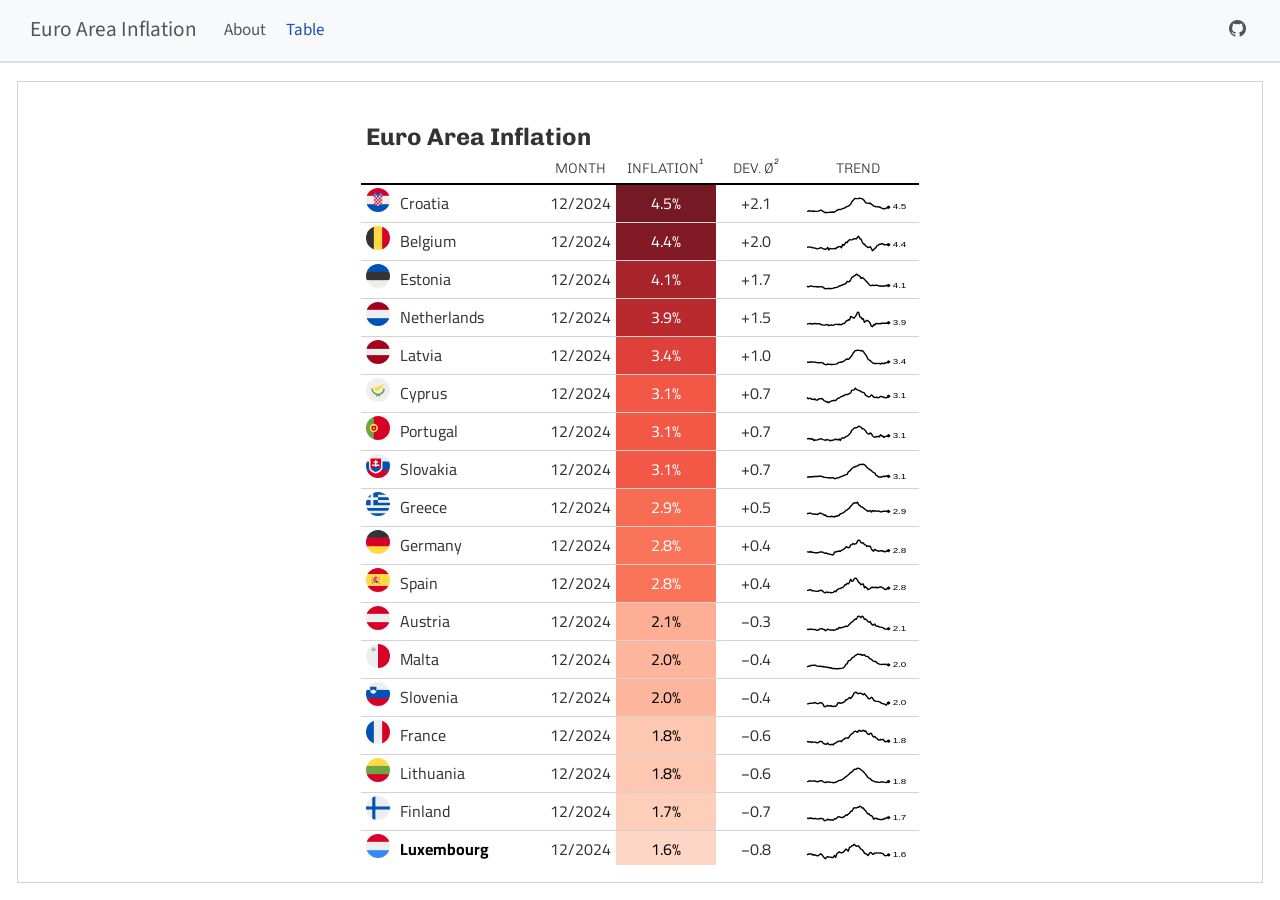
==== inflation-table.html @ 1f31a8e4 "Built site for gh-pages" ====
<!DOCTYPE html>
<html xmlns="http://www.w3.org/1999/xhtml" lang="en" xml:lang="en"><head>

<meta charset="utf-8">
<meta name="generator" content="quarto-1.9.35">

<meta name="viewport" content="width=device-width, initial-scale=1.0, user-scalable=yes">


<title>inflation-table – Euro Area Inflation</title>
<style>
/* Default styles provided by pandoc.
** See https://pandoc.org/MANUAL.html#variables-for-html for config info.
*/
code{white-space: pre-wrap;}
span.smallcaps{font-variant: small-caps;}
div.columns{display: flex; gap: min(4vw, 1.5em);}
div.column{flex: auto; overflow-x: auto;}
div.hanging-indent{margin-left: 1.5em; text-indent: -1.5em;}
ul.task-list{list-style: none;}
ul.task-list li input[type="checkbox"] {
  width: 0.8em;
  margin: 0 0.8em 0.2em -1em; /* quarto-specific, see https://github.com/quarto-dev/quarto-cli/issues/4556 */ 
  vertical-align: middle;
}
</style>


<script src="site_libs/quarto-nav/quarto-nav.js"></script>
<script src="site_libs/quarto-nav/headroom.min.js"></script>
<script src="site_libs/clipboard/clipboard.min.js"></script>
<script src="site_libs/quarto-html/quarto.js" type="module"></script>
<script src="site_libs/quarto-html/tabsets/tabsets.js" type="module"></script>
<script src="site_libs/quarto-html/popper.min.js"></script>
<script src="site_libs/quarto-html/tippy.umd.min.js"></script>
<script src="site_libs/quarto-html/anchor.min.js"></script>
<link href="site_libs/quarto-html/tippy.css" rel="stylesheet">
<link href="site_libs/quarto-html/quarto-syntax-highlighting-46f66b053e56abd73bb6e954d61a315b.css" rel="stylesheet" class="quarto-color-scheme" id="quarto-text-highlighting-styles">
<link href="site_libs/quarto-html/quarto-syntax-highlighting-dark-22b4aaf4c2978829df3684e8f2c068db.css" rel="stylesheet" class="quarto-color-scheme quarto-color-alternate" id="quarto-text-highlighting-styles">
<link href="site_libs/quarto-html/quarto-syntax-highlighting-46f66b053e56abd73bb6e954d61a315b.css" rel="stylesheet" class="quarto-color-scheme-extra" id="quarto-text-highlighting-styles">
<script src="site_libs/bootstrap/bootstrap.min.js"></script>
<link href="site_libs/bootstrap/bootstrap-icons.css" rel="stylesheet">
<link href="site_libs/bootstrap/bootstrap-dea667461a5c81afc9ba75ce94cd63f3.min.css" rel="stylesheet" append-hash="true" class="quarto-color-scheme" id="quarto-bootstrap" data-mode="light">
<link href="site_libs/bootstrap/bootstrap-dark-dea667461a5c81afc9ba75ce94cd63f3.min.css" rel="stylesheet" append-hash="true" class="quarto-color-scheme quarto-color-alternate" id="quarto-bootstrap" data-mode="light">
<link href="site_libs/bootstrap/bootstrap-dea667461a5c81afc9ba75ce94cd63f3.min.css" rel="stylesheet" append-hash="true" class="quarto-color-scheme-extra" id="quarto-bootstrap" data-mode="light">
<script src="site_libs/quarto-dashboard/quarto-dashboard.js"></script>
<script src="site_libs/quarto-dashboard/stickythead.js"></script>



<script src="site_libs/quarto-dashboard/web-components.js" type="module"></script>
<script src="site_libs/quarto-dashboard/components.js"></script>

<script id="quarto-search-options" type="application/json">{
  "language": {
    "search-no-results-text": "No results",
    "search-matching-documents-text": "matching documents",
    "search-copy-link-title": "Copy link to search",
    "search-hide-matches-text": "Hide additional matches",
    "search-more-match-text": "more match in this document",
    "search-more-matches-text": "more matches in this document",
    "search-clear-button-title": "Clear",
    "search-text-placeholder": "",
    "search-detached-cancel-button-title": "Cancel",
    "search-submit-button-title": "Submit",
    "search-label": "Search"
  }
}</script>


</head>

<body class="quarto-dashboard nav-fixed dashboard-fill fullcontent quarto-light">


<div id="quarto-search-results"></div>
  <header id="quarto-header" class="headroom fixed-top">
    <nav class="navbar navbar-expand-lg " data-bs-theme="dark">
      <div class="navbar-container container-fluid">
      <div class="navbar-brand-container mx-auto">
    <a class="navbar-brand" href="./index.html">
    <span class="navbar-title">Euro Area Inflation</span>
    </a>
  </div>
          <button class="navbar-toggler" type="button" data-bs-toggle="collapse" data-bs-target="#navbarCollapse" aria-controls="navbarCollapse" role="menu" aria-expanded="false" aria-label="Toggle navigation" onclick="if (window.quartoToggleHeadroom) { window.quartoToggleHeadroom(); }">
  <span class="navbar-toggler-icon"></span>
</button>
          <div class="collapse navbar-collapse" id="navbarCollapse">
            <ul class="navbar-nav navbar-nav-scroll me-auto">
  <li class="nav-item">
    <a class="nav-link" href="./index.html"> 
<span class="menu-text">About</span></a>
  </li>  
  <li class="nav-item">
    <a class="nav-link active" href="./inflation-table.html" aria-current="page"> 
<span class="menu-text">Table</span></a>
  </li>  
</ul>
          </div> <!-- /navcollapse -->
            <div class="quarto-navbar-tools">
    <a href="https://github.com/econMaett/ea-inflation" title="" class="quarto-navigation-tool px-1" aria-label=""><i class="bi bi-github"></i></a>
</div>
      </div> <!-- /container-fluid -->
    </nav>
<header id="quarto-dashboard-header">
<nav class="navbar navbar-expand-md slim" data-bs-theme="dark">
  <div class="navbar-container container-fluid">
    <button class="navbar-toggler hidden" type="button" data-bs-toggle="collapse" data-bs-target="#dashboard-collapse" aria-controls="dashboard-collapse" aria-expanded="false" aria-label="Toggle navigation">
      <span class="navbar-toggler-icon"></span>
    </button>    


</div></nav>
</header></header>
<!-- content -->
<div id="quarto-content" class="quarto-container page-layout-custom page-navbar quarto-dashboard-content bslib-gap-spacing html-fill-container bslib-page-fill">
<!-- sidebar -->
<!-- margin-sidebar -->
<!-- main -->

<div class="bslib-grid-item html-fill-item bslib-grid" data-layout="fill" style="display: grid; grid-template-rows: minmax(3em, 1fr); grid-auto-columns: minmax(0, 1fr);">
<div class="card cell bslib-card html-fill-container" data-bslib-card-init="" data-require-bs-caller="card()" data-full-screen="false">
<div class="card-body html-fill-item html-fill-container">
<div class="cell-output-display html-fill-item html-fill-container">
<div id="lyljsgpkle" style="padding-left:0px;padding-right:0px;padding-top:10px;padding-bottom:10px;overflow-x:auto;overflow-y:auto;width:auto;height:auto;" class="html-fill-item html-fill-container">
<style>@import url("https://fonts.googleapis.com/css2?family=Chivo:ital,wght@0,100;0,200;0,300;0,400;0,500;0,600;0,700;0,800;0,900;1,100;1,200;1,300;1,400;1,500;1,600;1,700;1,800;1,900&display=swap");
@import url("https://fonts.googleapis.com/css2?family=Chivo:ital,wght@0,100;0,200;0,300;0,400;0,500;0,600;0,700;0,800;0,900;1,100;1,200;1,300;1,400;1,500;1,600;1,700;1,800;1,900&display=swap");
@import url("https://fonts.googleapis.com/css2?family=Chivo:ital,wght@0,100;0,200;0,300;0,400;0,500;0,600;0,700;0,800;0,900;1,100;1,200;1,300;1,400;1,500;1,600;1,700;1,800;1,900&display=swap");
@import url("https://fonts.googleapis.com/css2?family=Cairo:ital,wght@0,100;0,200;0,300;0,400;0,500;0,600;0,700;0,800;0,900;1,100;1,200;1,300;1,400;1,500;1,600;1,700;1,800;1,900&display=swap");
#lyljsgpkle table {
  font-family: Cairo, system-ui, 'Segoe UI', Roboto, Helvetica, Arial, sans-serif, 'Apple Color Emoji', 'Segoe UI Emoji', 'Segoe UI Symbol', 'Noto Color Emoji';
  -webkit-font-smoothing: antialiased;
  -moz-osx-font-smoothing: grayscale;
}

#lyljsgpkle thead, #lyljsgpkle tbody, #lyljsgpkle tfoot, #lyljsgpkle tr, #lyljsgpkle td, #lyljsgpkle th {
  border-style: none;
}

#lyljsgpkle p {
  margin: 0;
  padding: 0;
}

#lyljsgpkle .gt_table {
  display: table;
  border-collapse: collapse;
  line-height: normal;
  margin-left: auto;
  margin-right: auto;
  color: #333333;
  font-size: 16px;
  font-weight: 400;
  font-style: normal;
  background-color: #FFFFFF;
  width: auto;
  border-top-style: none;
  border-top-width: 3px;
  border-top-color: #A8A8A8;
  border-right-style: none;
  border-right-width: 2px;
  border-right-color: #D3D3D3;
  border-bottom-style: none;
  border-bottom-width: 2px;
  border-bottom-color: #A8A8A8;
  border-left-style: none;
  border-left-width: 2px;
  border-left-color: #D3D3D3;
}

#lyljsgpkle .gt_caption {
  padding-top: 4px;
  padding-bottom: 4px;
}

#lyljsgpkle .gt_title {
  color: #333333;
  font-size: 24px;
  font-weight: initial;
  padding-top: 4px;
  padding-bottom: 4px;
  padding-left: 5px;
  padding-right: 5px;
  border-bottom-color: #FFFFFF;
  border-bottom-width: 0;
}

#lyljsgpkle .gt_subtitle {
  color: #333333;
  font-size: 85%;
  font-weight: initial;
  padding-top: 3px;
  padding-bottom: 5px;
  padding-left: 5px;
  padding-right: 5px;
  border-top-color: #FFFFFF;
  border-top-width: 0;
}

#lyljsgpkle .gt_heading {
  background-color: #FFFFFF;
  text-align: left;
  border-bottom-color: #FFFFFF;
  border-left-style: none;
  border-left-width: 1px;
  border-left-color: #D3D3D3;
  border-right-style: none;
  border-right-width: 1px;
  border-right-color: #D3D3D3;
}

#lyljsgpkle .gt_bottom_border {
  border-bottom-style: none;
  border-bottom-width: 2px;
  border-bottom-color: #D3D3D3;
}

#lyljsgpkle .gt_col_headings {
  border-top-style: none;
  border-top-width: 2px;
  border-top-color: #D3D3D3;
  border-bottom-style: solid;
  border-bottom-width: 2px;
  border-bottom-color: #000000;
  border-left-style: none;
  border-left-width: 1px;
  border-left-color: #D3D3D3;
  border-right-style: none;
  border-right-width: 1px;
  border-right-color: #D3D3D3;
}

#lyljsgpkle .gt_col_heading {
  color: #333333;
  background-color: #FFFFFF;
  font-size: 100%;
  font-weight: normal;
  text-transform: inherit;
  border-left-style: none;
  border-left-width: 1px;
  border-left-color: #D3D3D3;
  border-right-style: none;
  border-right-width: 1px;
  border-right-color: #D3D3D3;
  vertical-align: bottom;
  padding-top: 5px;
  padding-bottom: 6px;
  padding-left: 5px;
  padding-right: 5px;
  overflow-x: hidden;
}

#lyljsgpkle .gt_column_spanner_outer {
  color: #333333;
  background-color: #FFFFFF;
  font-size: 100%;
  font-weight: normal;
  text-transform: inherit;
  padding-top: 0;
  padding-bottom: 0;
  padding-left: 4px;
  padding-right: 4px;
}

#lyljsgpkle .gt_column_spanner_outer:first-child {
  padding-left: 0;
}

#lyljsgpkle .gt_column_spanner_outer:last-child {
  padding-right: 0;
}

#lyljsgpkle .gt_column_spanner {
  border-bottom-style: solid;
  border-bottom-width: 2px;
  border-bottom-color: #000000;
  vertical-align: bottom;
  padding-top: 5px;
  padding-bottom: 5px;
  overflow-x: hidden;
  display: inline-block;
  width: 100%;
}

#lyljsgpkle .gt_spanner_row {
  border-bottom-style: hidden;
}

#lyljsgpkle .gt_group_heading {
  padding-top: 8px;
  padding-bottom: 8px;
  padding-left: 5px;
  padding-right: 5px;
  color: #333333;
  background-color: #FFFFFF;
  font-size: 100%;
  font-weight: initial;
  text-transform: inherit;
  border-top-style: none;
  border-top-width: 2px;
  border-top-color: #000000;
  border-bottom-style: solid;
  border-bottom-width: 1px;
  border-bottom-color: #FFFFFF;
  border-left-style: none;
  border-left-width: 1px;
  border-left-color: #D3D3D3;
  border-right-style: none;
  border-right-width: 1px;
  border-right-color: #D3D3D3;
  vertical-align: middle;
  text-align: left;
}

#lyljsgpkle .gt_empty_group_heading {
  padding: 0.5px;
  color: #333333;
  background-color: #FFFFFF;
  font-size: 100%;
  font-weight: initial;
  border-top-style: none;
  border-top-width: 2px;
  border-top-color: #000000;
  border-bottom-style: solid;
  border-bottom-width: 1px;
  border-bottom-color: #FFFFFF;
  vertical-align: middle;
}

#lyljsgpkle .gt_from_md > :first-child {
  margin-top: 0;
}

#lyljsgpkle .gt_from_md > :last-child {
  margin-bottom: 0;
}

#lyljsgpkle .gt_row {
  padding-top: 3px;
  padding-bottom: 3px;
  padding-left: 5px;
  padding-right: 5px;
  margin: 10px;
  border-top-style: solid;
  border-top-width: 1px;
  border-top-color: #D3D3D3;
  border-left-style: none;
  border-left-width: 1px;
  border-left-color: #D3D3D3;
  border-right-style: none;
  border-right-width: 1px;
  border-right-color: #D3D3D3;
  vertical-align: middle;
  overflow-x: hidden;
}

#lyljsgpkle .gt_stub {
  color: #333333;
  background-color: #FFFFFF;
  font-size: 100%;
  font-weight: initial;
  text-transform: inherit;
  border-right-style: solid;
  border-right-width: 0px;
  border-right-color: #FFFFFF;
  padding-left: 5px;
  padding-right: 5px;
}

#lyljsgpkle .gt_stub_row_group {
  color: #333333;
  background-color: #FFFFFF;
  font-size: 100%;
  font-weight: initial;
  text-transform: inherit;
  border-right-style: solid;
  border-right-width: 2px;
  border-right-color: #D3D3D3;
  padding-left: 5px;
  padding-right: 5px;
  vertical-align: top;
}

#lyljsgpkle .gt_row_group_first td {
  border-top-width: 2px;
}

#lyljsgpkle .gt_row_group_first th {
  border-top-width: 2px;
}

#lyljsgpkle .gt_summary_row {
  color: #333333;
  background-color: #FFFFFF;
  text-transform: inherit;
  padding-top: 8px;
  padding-bottom: 8px;
  padding-left: 5px;
  padding-right: 5px;
}

#lyljsgpkle .gt_first_summary_row {
  border-top-style: solid;
  border-top-color: #D3D3D3;
}

#lyljsgpkle .gt_first_summary_row.thick {
  border-top-width: 2px;
}

#lyljsgpkle .gt_last_summary_row {
  padding-top: 8px;
  padding-bottom: 8px;
  padding-left: 5px;
  padding-right: 5px;
  border-bottom-style: solid;
  border-bottom-width: 2px;
  border-bottom-color: #D3D3D3;
}

#lyljsgpkle .gt_grand_summary_row {
  color: #333333;
  background-color: #FFFFFF;
  text-transform: inherit;
  padding-top: 8px;
  padding-bottom: 8px;
  padding-left: 5px;
  padding-right: 5px;
}

#lyljsgpkle .gt_first_grand_summary_row {
  padding-top: 8px;
  padding-bottom: 8px;
  padding-left: 5px;
  padding-right: 5px;
  border-top-style: double;
  border-top-width: 6px;
  border-top-color: #D3D3D3;
}

#lyljsgpkle .gt_last_grand_summary_row_top {
  padding-top: 8px;
  padding-bottom: 8px;
  padding-left: 5px;
  padding-right: 5px;
  border-bottom-style: double;
  border-bottom-width: 6px;
  border-bottom-color: #D3D3D3;
}

#lyljsgpkle .gt_striped {
  background-color: rgba(128, 128, 128, 0.05);
}

#lyljsgpkle .gt_table_body {
  border-top-style: solid;
  border-top-width: 2px;
  border-top-color: #D3D3D3;
  border-bottom-style: solid;
  border-bottom-width: 2px;
  border-bottom-color: #D3D3D3;
}

#lyljsgpkle .gt_footnotes {
  color: #333333;
  background-color: #FFFFFF;
  border-bottom-style: none;
  border-bottom-width: 2px;
  border-bottom-color: #D3D3D3;
  border-left-style: none;
  border-left-width: 2px;
  border-left-color: #D3D3D3;
  border-right-style: none;
  border-right-width: 2px;
  border-right-color: #D3D3D3;
}

#lyljsgpkle .gt_footnote {
  margin: 0px;
  font-size: 10px;
  padding-top: 0px;
  padding-bottom: 0px;
  padding-left: 5px;
  padding-right: 5px;
}

#lyljsgpkle .gt_sourcenotes {
  color: #333333;
  background-color: #FFFFFF;
  border-bottom-style: none;
  border-bottom-width: 2px;
  border-bottom-color: #D3D3D3;
  border-left-style: none;
  border-left-width: 2px;
  border-left-color: #D3D3D3;
  border-right-style: none;
  border-right-width: 2px;
  border-right-color: #D3D3D3;
}

#lyljsgpkle .gt_sourcenote {
  font-size: 10px;
  padding-top: 4px;
  padding-bottom: 4px;
  padding-left: 5px;
  padding-right: 5px;
}

#lyljsgpkle .gt_left {
  text-align: left;
}

#lyljsgpkle .gt_center {
  text-align: center;
}

#lyljsgpkle .gt_right {
  text-align: right;
  font-variant-numeric: tabular-nums;
}

#lyljsgpkle .gt_font_normal {
  font-weight: normal;
}

#lyljsgpkle .gt_font_bold {
  font-weight: bold;
}

#lyljsgpkle .gt_font_italic {
  font-style: italic;
}

#lyljsgpkle .gt_super {
  font-size: 65%;
}

#lyljsgpkle .gt_footnote_marks {
  font-size: 75%;
  vertical-align: 0.4em;
  position: initial;
}

#lyljsgpkle .gt_asterisk {
  font-size: 100%;
  vertical-align: 0;
}

#lyljsgpkle .gt_indent_1 {
  text-indent: 5px;
}

#lyljsgpkle .gt_indent_2 {
  text-indent: 10px;
}

#lyljsgpkle .gt_indent_3 {
  text-indent: 15px;
}

#lyljsgpkle .gt_indent_4 {
  text-indent: 20px;
}

#lyljsgpkle .gt_indent_5 {
  text-indent: 25px;
}

#lyljsgpkle .katex-display {
  display: inline-flex !important;
  margin-bottom: 0.75em !important;
}

#lyljsgpkle div.Reactable > div.rt-table > div.rt-thead > div.rt-tr.rt-tr-group-header > div.rt-th-group:after {
  height: 0px !important;
}

tbody tr:last-child {
  border-bottom: 2px solid #ffffff00;
}
</style>
<table class="gt_table" style="table-layout:fixed;" data-quarto-disable-processing="false" data-quarto-bootstrap="false">
  <colgroup>
    <col>
    <col style="width:150px;">
    <col>
    <col style="width:100px;">
    <col style="width:80px;">
    <col>
  </colgroup>
  <thead>
    <tr class="gt_heading">
      <td colspan="6" class="gt_heading gt_title gt_font_normal gt_bottom_border" style="font-family: Chivo; font-weight: 700;">Euro Area Inflation</td>
    </tr>
    
    <tr class="gt_col_headings">
      <th class="gt_col_heading gt_columns_bottom_border gt_left" rowspan="1" colspan="1" style="border-top-width: 0px; border-top-style: solid; border-top-color: black; font-family: Chivo; font-size: 14px; vertical-align: bottom; font-weight: 200; text-transform: uppercase;" scope="col" id="geo"></th>
      <th class="gt_col_heading gt_columns_bottom_border gt_left" rowspan="1" colspan="1" style="border-top-width: 0px; border-top-style: solid; border-top-color: black; font-family: Chivo; font-size: 14px; vertical-align: bottom; font-weight: 200; text-transform: uppercase;" scope="col" id="country.name.en"></th>
      <th class="gt_col_heading gt_columns_bottom_border gt_center" rowspan="1" colspan="1" style="border-top-width: 0px; border-top-style: solid; border-top-color: black; font-family: Chivo; font-size: 14px; vertical-align: bottom; font-weight: 200; text-transform: uppercase;" scope="col" id="time">Month</th>
      <th class="gt_col_heading gt_columns_bottom_border gt_center" rowspan="1" colspan="1" style="border-top-width: 0px; border-top-style: solid; border-top-color: black; font-family: Chivo; font-size: 14px; vertical-align: bottom; font-weight: 200; text-transform: uppercase;" scope="col" id="values">Inflation<span class="gt_footnote_marks" style="white-space:nowrap;font-style:italic;font-weight:normal;line-height:0;"><sup>1</sup></span></th>
      <th class="gt_col_heading gt_columns_bottom_border gt_center" rowspan="1" colspan="1" style="border-top-width: 0px; border-top-style: solid; border-top-color: black; font-family: Chivo; font-size: 14px; vertical-align: bottom; font-weight: 200; text-transform: uppercase;" scope="col" id="dev">Dev. Ø<span class="gt_footnote_marks" style="white-space:nowrap;font-style:italic;font-weight:normal;line-height:0;"><sup>2</sup></span></th>
      <th class="gt_col_heading gt_columns_bottom_border gt_center" rowspan="1" colspan="1" style="border-top-width: 0px; border-top-style: solid; border-top-color: black; font-family: Chivo; font-size: 14px; vertical-align: bottom; font-weight: 200; text-transform: uppercase;" scope="col" id="trend">trend</th>
    </tr>
  </thead>
  <tbody class="gt_table_body">
    <tr><td headers="geo" class="gt_row gt_left"><span style="white-space:nowrap;"><svg xmlns="http://www.w3.org/2000/svg" aria-hidden="true" role="img" width="512" height="512" viewbox="0 0 512 512" style="vertical-align:-0.125em;image-rendering:optimizeQuality;height:1.5em;width:1.5em;"><title>Croatia</title><mask id="a"><circle cx="256" cy="256" r="256" fill="#fff"></circle></mask><g mask="url(#a)"><path fill="#eee" d="m0 167 253.8-19.3L512 167v178l-254.9 32.3L0 345z"></path><path fill="#d80027" d="M0 0h512v167H0z"></path><path fill="#0052b4" d="M0 345h512v167H0z"></path><path fill="#338af3" d="M322.8 178h-44.5l7.4-55.7 29.7-22.2 29.6 22.2V167zm-133.6 0h44.5l-7.4-55.7-29.7-22.2-29.6 22.2V167z"></path><path fill="#0052b4" d="M285.7 178h-59.4v-55.7l29.7-22.2 29.7 22.2z"></path><path fill="#eee" d="M167 167v122.3a89 89 0 0 0 35.8 71.3l15.5-3.9 19.7 19.8a89.1 89.1 0 0 0 18 1.8 89 89 0 0 0 17.9-1.8l22.4-18.7 13 2.8a89 89 0 0 0 35.7-71.3V167z"></path><path fill="#d80027" d="M167 167h35.6v35.5H167zm71.2 0h35.6v35.5h-35.6zm71.2 0H345v35.5h-35.6zm-106.8 35.5h35.6v35.6h-35.6zm71.2 0h35.6v35.6h-35.6zM167 238.1h35.6v35.6H167zm35.6 35.6h35.6v35.6h-35.6zm35.6-35.6h35.6v35.6h-35.6zm71.2 0H345v35.6h-35.6zm-35.6 35.6h35.6v35.6h-35.6zm-35.6 35.6h35.6V345h-35.6zm-35.6 0h-33.3c3 13.3 9 25.4 17.3 35.6h16zM309.4 345h16a88.8 88.8 0 0 0 17.3-35.6h-33.3zm-106.8 0v15.6a88.7 88.7 0 0 0 35.6 16V345zm71.2 0v31.6a88.7 88.7 0 0 0 35.6-16V345z"></path></g></svg></span></td>
<td headers="country.name.en" class="gt_row gt_left">Croatia</td>
<td headers="time" class="gt_row gt_center">12/2024</td>
<td headers="values" class="gt_row gt_center" style="background-color: rgba(103,0,13,0.9); color: #FFFFFF;">4.5%</td>
<td headers="dev" class="gt_row gt_center">+2.1</td>
<td headers="trend" class="gt_row gt_center"><!--?xml version='1.0' encoding='UTF-8' ?--><svg xmlns="http://www.w3.org/2000/svg" xlink="http://www.w3.org/1999/xlink" class="svglite" width="85.04pt" height="14.17pt" viewbox="0 0 85.04 14.17"><defs>  <style type="text/css">    .svglite line, .svglite polyline, .svglite polygon, .svglite path, .svglite rect, .svglite circle {      fill: none;      stroke: #000000;      stroke-linecap: round;      stroke-linejoin: round;      stroke-miterlimit: 10.00;    }    .svglite text {      white-space: pre;    }  </style></defs><rect width="100%" height="100%" style="stroke: none; fill: none;"></rect><defs>  <clippath id="cpMC4wMHw4NS4wNHwwLjAwfDE0LjE3">    <rect x="0.00" y="0.00" width="85.04" height="14.17"></rect>  </clippath></defs><g clip-path="url(#cpMC4wMHw4NS4wNHwwLjAwfDE0LjE3)"><text x="68.77" y="10.03" style="font-size: 5.69px; font-family: &quot;Arial&quot;;" textlength="10.24px" lengthadjust="spacingAndGlyphs">4.5</text><polyline points="4.51,11.51 5.37,11.35 6.23,11.11 7.10,11.35 7.96,11.19 8.82,11.59 9.68,11.27 10.54,11.51 11.40,11.51 12.26,11.51 13.13,11.35 13.99,10.95 14.85,10.55 15.71,11.03 16.57,11.59 17.43,12.07 18.29,12.55 19.15,12.31 20.02,12.47 20.88,12.31 21.74,12.23 22.60,12.15 23.46,11.99 24.32,12.23 25.18,11.99 26.05,11.43 26.91,10.71 27.77,10.31 28.63,10.08 29.49,10.23 30.35,9.84 31.21,9.52 32.08,9.20 32.94,8.88 33.80,8.24 34.66,7.84 35.52,7.60 36.38,6.97 37.24,6.17 38.11,4.34 38.97,3.46 39.83,2.34 40.69,1.87 41.55,1.95 42.41,1.95 43.27,1.87 44.13,1.63 45.00,1.87 45.86,2.03 46.72,2.66 47.58,3.62 48.44,4.89 49.30,5.37 50.16,5.37 51.03,5.61 51.89,5.29 52.75,6.09 53.61,6.65 54.47,7.60 55.33,7.68 56.19,8.16 57.06,8.16 57.92,8.08 58.78,8.24 59.64,8.56 60.50,9.20 61.36,9.36 62.22,9.60 63.09,9.52 63.95,9.12 64.81,8.80 65.67,8.40 " style="stroke-width: 1.07; stroke-linecap: butt;"></polyline><circle cx="65.67" cy="8.40" r="0.89" style="stroke-width: 0.71; fill: #000000;"></circle><circle cx="18.29" cy="12.55" r="0.89" style="stroke-width: 0.71; stroke: none;"></circle><circle cx="44.13" cy="1.63" r="0.89" style="stroke-width: 0.71; stroke: none;"></circle></g></svg></td></tr>
    <tr><td headers="geo" class="gt_row gt_left"><span style="white-space:nowrap;"><svg xmlns="http://www.w3.org/2000/svg" aria-hidden="true" role="img" width="512" height="512" viewbox="0 0 512 512" style="vertical-align:-0.125em;image-rendering:optimizeQuality;height:1.5em;width:1.5em;"><title>Belgium</title><mask id="a"><circle cx="256" cy="256" r="256" fill="#fff"></circle></mask><g mask="url(#a)"><path fill="#333" d="M0 0h167l38.2 252.6L167 512H0z"></path><path fill="#d80027" d="M345 0h167v512H345l-36.7-256z"></path><path fill="#ffda44" d="M167 0h178v512H167z"></path></g></svg></span></td>
<td headers="country.name.en" class="gt_row gt_left">Belgium</td>
<td headers="time" class="gt_row gt_center">12/2024</td>
<td headers="values" class="gt_row gt_center" style="background-color: rgba(117,2,15,0.9); color: #FFFFFF;">4.4%</td>
<td headers="dev" class="gt_row gt_center">+2.0</td>
<td headers="trend" class="gt_row gt_center"><!--?xml version='1.0' encoding='UTF-8' ?--><svg xmlns="http://www.w3.org/2000/svg" xlink="http://www.w3.org/1999/xlink" class="svglite" width="85.04pt" height="14.17pt" viewbox="0 0 85.04 14.17"><defs>  <style type="text/css">    .svglite line, .svglite polyline, .svglite polygon, .svglite path, .svglite rect, .svglite circle {      fill: none;      stroke: #000000;      stroke-linecap: round;      stroke-linejoin: round;      stroke-miterlimit: 10.00;    }    .svglite text {      white-space: pre;    }  </style></defs><rect width="100%" height="100%" style="stroke: none; fill: none;"></rect><defs>  <clippath id="cpMC4wMHw4NS4wNHwwLjAwfDE0LjE3">    <rect x="0.00" y="0.00" width="85.04" height="14.17"></rect>  </clippath></defs><g clip-path="url(#cpMC4wMHw4NS4wNHwwLjAwfDE0LjE3)"><text x="68.77" y="9.67" style="font-size: 5.69px; font-family: &quot;Arial&quot;;" textlength="10.24px" lengthadjust="spacingAndGlyphs">4.4</text><polyline points="4.51,9.96 5.37,9.82 6.23,9.67 7.10,9.82 7.96,10.04 8.82,10.33 9.68,10.41 10.54,10.63 11.40,10.85 12.26,11.14 13.13,11.00 13.99,10.63 14.85,10.26 15.71,10.55 16.57,11.00 17.43,11.29 18.29,11.44 19.15,11.14 20.02,10.04 20.88,11.96 21.74,10.92 22.60,11.00 23.46,11.14 24.32,11.00 25.18,10.85 26.05,11.07 26.91,10.11 27.77,9.74 28.63,9.45 29.49,9.37 30.35,10.26 31.21,7.82 32.08,8.49 32.94,7.31 33.80,6.05 34.66,6.42 35.52,5.02 36.38,4.28 37.24,4.43 38.11,4.43 38.97,3.99 39.83,3.55 40.69,3.62 41.55,3.55 42.41,2.36 43.27,1.63 44.13,3.55 45.00,3.77 45.86,5.83 46.72,7.31 47.58,7.68 48.44,8.86 49.30,9.30 50.16,10.11 51.03,10.04 51.89,9.52 52.75,10.78 53.61,12.55 54.47,11.88 55.33,10.92 56.19,10.19 57.06,8.64 57.92,8.49 58.78,7.68 59.64,7.68 60.50,7.31 61.36,7.31 62.22,8.12 63.09,8.12 63.95,7.97 64.81,7.75 65.67,8.05 " style="stroke-width: 1.07; stroke-linecap: butt;"></polyline><circle cx="65.67" cy="8.05" r="0.89" style="stroke-width: 0.71; fill: #000000;"></circle><circle cx="53.61" cy="12.55" r="0.89" style="stroke-width: 0.71; stroke: none;"></circle><circle cx="43.27" cy="1.63" r="0.89" style="stroke-width: 0.71; stroke: none;"></circle></g></svg></td></tr>
    <tr><td headers="geo" class="gt_row gt_left"><span style="white-space:nowrap;"><svg xmlns="http://www.w3.org/2000/svg" aria-hidden="true" role="img" width="512" height="512" viewbox="0 0 512 512" style="vertical-align:-0.125em;image-rendering:optimizeQuality;height:1.5em;width:1.5em;"><title>Estonia</title><mask id="a"><circle cx="256" cy="256" r="256" fill="#fff"></circle></mask><g mask="url(#a)"><path fill="#333" d="m0 167 254.6-36.6L512 166.9v178l-254.6 36.4L0 344.9z"></path><path fill="#0052b4" d="M0 0h512v166.9H0z"></path><path fill="#eee" d="M0 344.9h512V512H0z"></path></g></svg></span></td>
<td headers="country.name.en" class="gt_row gt_left">Estonia</td>
<td headers="time" class="gt_row gt_center">12/2024</td>
<td headers="values" class="gt_row gt_center" style="background-color: rgba(159,13,20,0.9); color: #FFFFFF;">4.1%</td>
<td headers="dev" class="gt_row gt_center">+1.7</td>
<td headers="trend" class="gt_row gt_center"><!--?xml version='1.0' encoding='UTF-8' ?--><svg xmlns="http://www.w3.org/2000/svg" xlink="http://www.w3.org/1999/xlink" class="svglite" width="85.04pt" height="14.17pt" viewbox="0 0 85.04 14.17"><defs>  <style type="text/css">    .svglite line, .svglite polyline, .svglite polygon, .svglite path, .svglite rect, .svglite circle {      fill: none;      stroke: #000000;      stroke-linecap: round;      stroke-linejoin: round;      stroke-miterlimit: 10.00;    }    .svglite text {      white-space: pre;    }  </style></defs><rect width="100%" height="100%" style="stroke: none; fill: none;"></rect><defs>  <clippath id="cpMC4wMHw4NS4wNHwwLjAwfDE0LjE3">    <rect x="0.00" y="0.00" width="85.04" height="14.17"></rect>  </clippath></defs><g clip-path="url(#cpMC4wMHw4NS4wNHwwLjAwfDE0LjE3)"><text x="68.77" y="11.78" style="font-size: 5.69px; font-family: &quot;Arial&quot;;" textlength="10.24px" lengthadjust="spacingAndGlyphs">4.1</text><polyline points="4.51,10.69 5.37,11.05 6.23,10.93 7.10,10.52 7.96,10.56 8.82,10.77 9.68,11.01 10.54,10.97 11.40,10.93 12.26,11.25 13.13,11.09 13.99,11.09 14.85,11.17 15.71,11.01 16.57,11.41 17.43,12.18 18.29,12.55 19.15,12.47 20.02,12.34 20.88,12.34 21.74,12.34 22.60,12.51 23.46,12.30 24.32,12.18 25.18,11.70 26.05,11.62 26.91,11.45 27.77,11.17 28.63,10.52 29.49,10.32 30.35,9.84 31.21,9.80 32.08,9.23 32.94,9.07 33.80,8.34 34.66,6.97 35.52,7.37 36.38,7.13 37.24,5.83 38.11,4.09 38.97,3.69 39.83,2.92 40.69,2.44 41.55,1.63 42.41,2.07 43.27,2.72 44.13,3.16 45.00,4.74 45.86,4.30 46.72,4.62 47.58,5.51 48.44,6.48 49.30,7.29 50.16,8.18 51.03,9.31 51.89,10.08 52.75,10.24 53.61,9.80 54.47,10.16 55.33,10.08 56.19,9.80 57.06,10.04 57.92,10.16 58.78,10.56 59.64,10.56 60.50,10.69 61.36,10.40 62.22,10.44 63.09,10.52 63.95,10.00 64.81,10.28 65.67,10.16 " style="stroke-width: 1.07; stroke-linecap: butt;"></polyline><circle cx="65.67" cy="10.16" r="0.89" style="stroke-width: 0.71; fill: #000000;"></circle><circle cx="18.29" cy="12.55" r="0.89" style="stroke-width: 0.71; stroke: none;"></circle><circle cx="41.55" cy="1.63" r="0.89" style="stroke-width: 0.71; stroke: none;"></circle></g></svg></td></tr>
    <tr><td headers="geo" class="gt_row gt_left"><span style="white-space:nowrap;"><svg xmlns="http://www.w3.org/2000/svg" aria-hidden="true" role="img" width="512" height="512" viewbox="0 0 512 512" style="vertical-align:-0.125em;image-rendering:optimizeQuality;height:1.5em;width:1.5em;"><title>Netherlands</title><mask id="a"><circle cx="256" cy="256" r="256" fill="#fff"></circle></mask><g mask="url(#a)"><path fill="#eee" d="m0 167 253.8-19.3L512 167v178l-254.9 32.3L0 345z"></path><path fill="#a2001d" d="M0 0h512v167H0z"></path><path fill="#0052b4" d="M0 345h512v167H0z"></path></g></svg></span></td>
<td headers="country.name.en" class="gt_row gt_left">Netherlands</td>
<td headers="time" class="gt_row gt_center">12/2024</td>
<td headers="values" class="gt_row gt_center" style="background-color: rgba(179,18,24,0.9); color: #FFFFFF;">3.9%</td>
<td headers="dev" class="gt_row gt_center">+1.5</td>
<td headers="trend" class="gt_row gt_center"><!--?xml version='1.0' encoding='UTF-8' ?--><svg xmlns="http://www.w3.org/2000/svg" xlink="http://www.w3.org/1999/xlink" class="svglite" width="85.04pt" height="14.17pt" viewbox="0 0 85.04 14.17"><defs>  <style type="text/css">    .svglite line, .svglite polyline, .svglite polygon, .svglite path, .svglite rect, .svglite circle {      fill: none;      stroke: #000000;      stroke-linecap: round;      stroke-linejoin: round;      stroke-miterlimit: 10.00;    }    .svglite text {      white-space: pre;    }  </style></defs><rect width="100%" height="100%" style="stroke: none; fill: none;"></rect><defs>  <clippath id="cpMC4wMHw4NS4wNHwwLjAwfDE0LjE3">    <rect x="0.00" y="0.00" width="85.04" height="14.17"></rect>  </clippath></defs><g clip-path="url(#cpMC4wMHw4NS4wNHwwLjAwfDE0LjE3)"><text x="68.77" y="11.21" style="font-size: 5.69px; font-family: &quot;Arial&quot;;" textlength="10.24px" lengthadjust="spacingAndGlyphs">3.9</text><polyline points="4.51,10.74 5.37,10.37 6.23,10.19 7.10,10.13 7.96,10.56 8.82,10.31 9.68,10.37 10.54,10.07 11.40,10.31 12.26,10.25 13.13,10.37 13.99,10.25 14.85,10.92 15.71,11.16 16.57,11.28 17.43,11.34 18.29,11.28 19.15,10.92 20.02,10.98 20.88,11.76 21.74,11.34 22.60,11.22 23.46,11.52 24.32,11.40 25.18,10.98 26.05,10.80 26.91,10.80 27.77,10.92 28.63,10.74 29.49,10.92 30.35,11.10 31.21,10.31 32.08,10.13 32.94,9.71 33.80,8.38 34.66,8.08 35.52,7.36 36.38,7.54 37.24,4.88 38.11,5.19 38.97,5.79 39.83,5.97 40.69,4.94 41.55,3.68 42.41,1.63 43.27,1.81 44.13,5.13 45.00,5.31 45.86,6.88 46.72,6.57 47.58,9.23 48.44,8.44 49.30,7.84 50.16,8.08 51.03,8.75 51.89,9.89 52.75,12.12 53.61,12.55 54.47,11.10 55.33,11.34 56.19,10.07 57.06,10.31 57.92,10.07 58.78,10.37 59.64,10.31 60.50,9.89 61.36,9.83 62.22,9.95 63.09,9.95 63.95,9.95 64.81,9.65 65.67,9.59 " style="stroke-width: 1.07; stroke-linecap: butt;"></polyline><circle cx="65.67" cy="9.59" r="0.89" style="stroke-width: 0.71; fill: #000000;"></circle><circle cx="53.61" cy="12.55" r="0.89" style="stroke-width: 0.71; stroke: none;"></circle><circle cx="42.41" cy="1.63" r="0.89" style="stroke-width: 0.71; stroke: none;"></circle></g></svg></td></tr>
    <tr><td headers="geo" class="gt_row gt_left"><span style="white-space:nowrap;"><svg xmlns="http://www.w3.org/2000/svg" aria-hidden="true" role="img" width="512" height="512" viewbox="0 0 512 512" style="vertical-align:-0.125em;image-rendering:optimizeQuality;height:1.5em;width:1.5em;"><title>Latvia</title><mask id="a"><circle cx="256" cy="256" r="256" fill="#fff"></circle></mask><g mask="url(#a)"><path fill="#a2001d" d="M0 0h512v189.2l-38.5 70 38.5 63.6V512H0V322.8l39.4-63L0 189.1z"></path><path fill="#eee" d="M0 189.2h512v133.6H0z"></path></g></svg></span></td>
<td headers="country.name.en" class="gt_row gt_left">Latvia</td>
<td headers="time" class="gt_row gt_center">12/2024</td>
<td headers="values" class="gt_row gt_center" style="background-color: rgba(221,44,37,0.9); color: #FFFFFF;">3.4%</td>
<td headers="dev" class="gt_row gt_center">+1.0</td>
<td headers="trend" class="gt_row gt_center"><!--?xml version='1.0' encoding='UTF-8' ?--><svg xmlns="http://www.w3.org/2000/svg" xlink="http://www.w3.org/1999/xlink" class="svglite" width="85.04pt" height="14.17pt" viewbox="0 0 85.04 14.17"><defs>  <style type="text/css">    .svglite line, .svglite polyline, .svglite polygon, .svglite path, .svglite rect, .svglite circle {      fill: none;      stroke: #000000;      stroke-linecap: round;      stroke-linejoin: round;      stroke-miterlimit: 10.00;    }    .svglite text {      white-space: pre;    }  </style></defs><rect width="100%" height="100%" style="stroke: none; fill: none;"></rect><defs>  <clippath id="cpMC4wMHw4NS4wNHwwLjAwfDE0LjE3">    <rect x="0.00" y="0.00" width="85.04" height="14.17"></rect>  </clippath></defs><g clip-path="url(#cpMC4wMHw4NS4wNHwwLjAwfDE0LjE3)"><text x="68.77" y="12.04" style="font-size: 5.69px; font-family: &quot;Arial&quot;;" textlength="10.24px" lengthadjust="spacingAndGlyphs">3.4</text><polyline points="4.51,10.66 5.37,10.70 6.23,10.75 7.10,10.47 7.96,10.37 8.82,10.56 9.68,10.61 10.54,10.56 11.40,10.94 12.26,10.99 13.13,11.08 13.99,11.03 14.85,10.99 15.71,10.94 16.57,11.36 17.43,12.07 18.29,12.45 19.15,12.55 20.02,11.98 20.88,12.26 21.74,12.22 22.60,12.36 23.46,12.36 24.32,12.26 25.18,12.26 26.05,12.12 26.91,11.88 27.77,11.22 28.63,10.80 29.49,10.75 30.35,10.70 31.21,10.32 32.08,9.80 32.94,9.19 33.80,8.53 34.66,8.29 35.52,8.48 36.38,7.87 37.24,6.59 38.11,5.83 38.97,4.08 39.83,2.95 40.69,1.96 41.55,1.91 42.41,1.63 43.27,1.77 44.13,1.77 45.00,2.24 45.86,1.91 46.72,2.53 47.58,3.90 48.44,4.94 49.30,6.21 50.16,8.20 51.03,8.91 51.89,9.38 52.75,10.32 53.61,10.94 54.47,11.51 55.33,11.60 56.19,11.51 57.06,11.74 57.92,11.55 58.78,11.51 59.64,12.03 60.50,11.32 61.36,11.65 62.22,11.60 63.09,11.27 63.95,11.03 64.81,10.94 65.67,10.42 " style="stroke-width: 1.07; stroke-linecap: butt;"></polyline><circle cx="65.67" cy="10.42" r="0.89" style="stroke-width: 0.71; fill: #000000;"></circle><circle cx="19.15" cy="12.55" r="0.89" style="stroke-width: 0.71; stroke: none;"></circle><circle cx="42.41" cy="1.63" r="0.89" style="stroke-width: 0.71; stroke: none;"></circle></g></svg></td></tr>
    <tr><td headers="geo" class="gt_row gt_left"><span style="white-space:nowrap;"><svg xmlns="http://www.w3.org/2000/svg" aria-hidden="true" role="img" width="512" height="512" viewbox="0 0 512 512" style="vertical-align:-0.125em;image-rendering:optimizeQuality;height:1.5em;width:1.5em;"><title>Cyprus</title><mask id="a"><circle cx="256" cy="256" r="256" fill="#fff"></circle></mask><g mask="url(#a)"><path fill="#eee" d="M0 0h512v512H0z"></path><path fill="#6da544" d="M400.7 222.6h-33.4a111.3 111.3 0 0 1-222.6 0h-33.4c0 66.2 44.5 122 105.2 139.2a37 37 0 0 0 3.9 40.5l36.3-29.2 36.4 29.2a37 37 0 0 0 3.7-40.8 144.8 144.8 0 0 0 103.9-138.9z"></path><path fill="#ffda44" d="M167 211.5s0 55.6 55.6 55.6l11.1 11.2H256s11.1-33.4 33.4-33.4c0 0 0-22.3 22.3-22.3H345s-11-44.5 44.6-77.9l-22.3-11.1s-78 55.6-133.6 44.5v22.2h-22.2l-11.2-11-33.3 22.2z"></path></g></svg></span></td>
<td headers="country.name.en" class="gt_row gt_left">Cyprus</td>
<td headers="time" class="gt_row gt_center">12/2024</td>
<td headers="values" class="gt_row gt_center" style="background-color: rgba(242,70,50,0.9); color: #FFFFFF;">3.1%</td>
<td headers="dev" class="gt_row gt_center">+0.7</td>
<td headers="trend" class="gt_row gt_center"><!--?xml version='1.0' encoding='UTF-8' ?--><svg xmlns="http://www.w3.org/2000/svg" xlink="http://www.w3.org/1999/xlink" class="svglite" width="85.04pt" height="14.17pt" viewbox="0 0 85.04 14.17"><defs>  <style type="text/css">    .svglite line, .svglite polyline, .svglite polygon, .svglite path, .svglite rect, .svglite circle {      fill: none;      stroke: #000000;      stroke-linecap: round;      stroke-linejoin: round;      stroke-miterlimit: 10.00;    }    .svglite text {      white-space: pre;    }  </style></defs><rect width="100%" height="100%" style="stroke: none; fill: none;"></rect><defs>  <clippath id="cpMC4wMHw4NS4wNHwwLjAwfDE0LjE3">    <rect x="0.00" y="0.00" width="85.04" height="14.17"></rect>  </clippath></defs><g clip-path="url(#cpMC4wMHw4NS4wNHwwLjAwfDE0LjE3)"><text x="68.77" y="9.32" style="font-size: 5.69px; font-family: &quot;Arial&quot;;" textlength="10.24px" lengthadjust="spacingAndGlyphs">3.1</text><polyline points="4.51,8.50 5.37,9.55 6.23,9.31 7.10,9.23 7.96,10.04 8.82,9.96 9.68,10.12 10.54,9.72 11.40,10.61 12.26,10.61 13.13,9.80 13.99,9.63 14.85,9.63 15.71,9.39 16.57,10.12 17.43,11.17 18.29,11.33 19.15,11.98 20.02,11.82 20.88,12.55 21.74,11.74 22.60,11.33 23.46,11.09 24.32,10.85 25.18,10.85 26.05,10.93 26.91,9.96 27.77,9.23 28.63,8.99 29.49,8.42 30.35,8.02 31.21,7.53 32.08,7.29 32.94,6.64 33.80,6.40 34.66,6.32 35.52,6.16 36.38,5.51 37.24,5.19 38.11,3.24 38.97,3.08 39.83,2.92 40.69,1.63 41.55,2.44 42.41,2.92 43.27,3.24 44.13,3.65 45.00,4.05 45.86,4.70 46.72,4.78 47.58,5.27 48.44,7.05 49.30,7.29 50.16,7.94 51.03,8.26 51.89,7.69 52.75,6.72 53.61,7.29 54.47,8.26 55.33,8.66 56.19,8.50 57.06,8.50 57.92,8.91 58.78,8.50 59.64,7.77 60.50,7.77 61.36,8.26 62.22,8.42 63.09,8.91 63.95,8.91 64.81,8.42 65.67,7.69 " style="stroke-width: 1.07; stroke-linecap: butt;"></polyline><circle cx="65.67" cy="7.69" r="0.89" style="stroke-width: 0.71; fill: #000000;"></circle><circle cx="20.88" cy="12.55" r="0.89" style="stroke-width: 0.71; stroke: none;"></circle><circle cx="40.69" cy="1.63" r="0.89" style="stroke-width: 0.71; stroke: none;"></circle></g></svg></td></tr>
    <tr><td headers="geo" class="gt_row gt_left"><span style="white-space:nowrap;"><svg xmlns="http://www.w3.org/2000/svg" aria-hidden="true" role="img" width="512" height="512" viewbox="0 0 512 512" style="vertical-align:-0.125em;image-rendering:optimizeQuality;height:1.5em;width:1.5em;"><title>Portugal</title><mask id="a"><circle cx="256" cy="256" r="256" fill="#fff"></circle></mask><g mask="url(#a)"><path fill="#6da544" d="M0 512h167l37.9-260.3L167 0H0z"></path><path fill="#d80027" d="M512 0H167v512h345z"></path><circle cx="167" cy="256" r="89" fill="#ffda44"></circle><path fill="#d80027" d="M116.9 211.5V267a50 50 0 1 0 100.1 0v-55.6H117z"></path><path fill="#eee" d="M167 283.8c-9.2 0-16.7-7.5-16.7-16.7V245h33.4v22c0 9.2-7.5 16.7-16.7 16.7z"></path></g></svg></span></td>
<td headers="country.name.en" class="gt_row gt_left">Portugal</td>
<td headers="time" class="gt_row gt_center">12/2024</td>
<td headers="values" class="gt_row gt_center" style="background-color: rgba(242,70,50,0.9); color: #FFFFFF;">3.1%</td>
<td headers="dev" class="gt_row gt_center">+0.7</td>
<td headers="trend" class="gt_row gt_center"><!--?xml version='1.0' encoding='UTF-8' ?--><svg xmlns="http://www.w3.org/2000/svg" xlink="http://www.w3.org/1999/xlink" class="svglite" width="85.04pt" height="14.17pt" viewbox="0 0 85.04 14.17"><defs>  <style type="text/css">    .svglite line, .svglite polyline, .svglite polygon, .svglite path, .svglite rect, .svglite circle {      fill: none;      stroke: #000000;      stroke-linecap: round;      stroke-linejoin: round;      stroke-miterlimit: 10.00;    }    .svglite text {      white-space: pre;    }  </style></defs><rect width="100%" height="100%" style="stroke: none; fill: none;"></rect><defs>  <clippath id="cpMC4wMHw4NS4wNHwwLjAwfDE0LjE3">    <rect x="0.00" y="0.00" width="85.04" height="14.17"></rect>  </clippath></defs><g clip-path="url(#cpMC4wMHw4NS4wNHwwLjAwfDE0LjE3)"><text x="68.77" y="10.43" style="font-size: 5.69px; font-family: &quot;Arial&quot;;" textlength="10.24px" lengthadjust="spacingAndGlyphs">3.1</text><polyline points="4.51,11.21 5.37,10.92 6.23,11.01 7.10,10.92 7.96,11.49 8.82,11.11 9.68,12.45 10.54,11.88 11.40,12.07 12.26,11.88 13.13,11.59 13.99,11.40 14.85,11.01 15.71,11.30 16.57,11.68 17.43,11.88 18.29,12.35 19.15,11.59 20.02,11.88 20.88,11.97 21.74,12.55 22.60,12.35 23.46,12.16 24.32,12.07 25.18,11.59 26.05,11.49 26.91,11.68 27.77,11.88 28.63,11.30 29.49,12.35 30.35,10.73 31.21,10.53 32.08,10.53 32.94,10.06 33.80,9.29 34.66,9.10 35.52,8.52 36.38,7.57 37.24,6.51 38.11,4.69 38.97,4.02 39.83,3.16 40.69,2.78 41.55,2.87 42.41,2.39 43.27,1.63 44.13,2.01 45.00,2.39 45.86,3.54 46.72,3.54 47.58,4.12 48.44,5.17 49.30,6.61 50.16,7.28 51.03,7.66 51.89,6.70 52.75,7.18 53.61,8.71 54.47,9.67 55.33,9.96 56.19,9.39 57.06,9.58 57.92,9.29 58.78,9.58 59.64,8.14 60.50,8.81 61.36,9.19 62.22,10.06 63.09,9.29 63.95,9.29 64.81,9.19 65.67,8.81 " style="stroke-width: 1.07; stroke-linecap: butt;"></polyline><circle cx="65.67" cy="8.81" r="0.89" style="stroke-width: 0.71; fill: #000000;"></circle><circle cx="21.74" cy="12.55" r="0.89" style="stroke-width: 0.71; stroke: none;"></circle><circle cx="43.27" cy="1.63" r="0.89" style="stroke-width: 0.71; stroke: none;"></circle></g></svg></td></tr>
    <tr><td headers="geo" class="gt_row gt_left"><span style="white-space:nowrap;"><svg xmlns="http://www.w3.org/2000/svg" aria-hidden="true" role="img" width="512" height="512" viewbox="0 0 512 512" style="vertical-align:-0.125em;image-rendering:optimizeQuality;height:1.5em;width:1.5em;"><title>Slovakia</title><mask id="a"><circle cx="256" cy="256" r="256" fill="#fff"></circle></mask><g mask="url(#a)"><path fill="#0052b4" d="m0 160 256-32 256 32v192l-256 32L0 352z"></path><path fill="#eee" d="M0 0h512v160H0z"></path><path fill="#d80027" d="M0 352h512v160H0z"></path><path fill="#eee" d="M64 63v217c0 104 144 137 144 137s144-33 144-137V63z"></path><path fill="#d80027" d="M96 95v185a83 78 0 0 0 9 34h206a83 77 0 0 0 9-34V95z"></path><path fill="#eee" d="M288 224h-64v-32h32v-32h-32v-32h-32v32h-32v32h32v32h-64v32h64v32h32v-32h64z"></path><path fill="#0052b4" d="M152 359a247 231 0 0 0 56 24c12-3 34-11 56-24a123 115 0 0 0 47-45 60 56 0 0 0-34-10l-14 2a60 56 0 0 0-110 0 60 56 0 0 0-14-2c-12 0-24 4-34 10a123 115 0 0 0 47 45z"></path></g></svg></span></td>
<td headers="country.name.en" class="gt_row gt_left">Slovakia</td>
<td headers="time" class="gt_row gt_center">12/2024</td>
<td headers="values" class="gt_row gt_center" style="background-color: rgba(242,70,50,0.9); color: #FFFFFF;">3.1%</td>
<td headers="dev" class="gt_row gt_center">+0.7</td>
<td headers="trend" class="gt_row gt_center"><!--?xml version='1.0' encoding='UTF-8' ?--><svg xmlns="http://www.w3.org/2000/svg" xlink="http://www.w3.org/1999/xlink" class="svglite" width="85.04pt" height="14.17pt" viewbox="0 0 85.04 14.17"><defs>  <style type="text/css">    .svglite line, .svglite polyline, .svglite polygon, .svglite path, .svglite rect, .svglite circle {      fill: none;      stroke: #000000;      stroke-linecap: round;      stroke-linejoin: round;      stroke-miterlimit: 10.00;    }    .svglite text {      white-space: pre;    }  </style></defs><rect width="100%" height="100%" style="stroke: none; fill: none;"></rect><defs>  <clippath id="cpMC4wMHw4NS4wNHwwLjAwfDE0LjE3">    <rect x="0.00" y="0.00" width="85.04" height="14.17"></rect>  </clippath></defs><g clip-path="url(#cpMC4wMHw4NS4wNHwwLjAwfDE0LjE3)"><text x="68.77" y="12.39" style="font-size: 5.69px; font-family: &quot;Arial&quot;;" textlength="10.24px" lengthadjust="spacingAndGlyphs">3.1</text><polyline points="4.51,11.43 5.37,11.36 6.23,11.06 7.10,11.28 7.96,11.06 8.82,11.06 9.68,10.84 10.54,10.84 11.40,10.84 12.26,10.91 13.13,10.69 13.99,10.69 14.85,10.69 15.71,10.76 16.57,11.28 17.43,11.51 18.29,11.51 19.15,11.73 20.02,11.73 20.88,12.03 21.74,12.03 22.60,11.88 23.46,11.88 24.32,11.88 25.18,12.55 26.05,12.40 26.91,11.95 27.77,11.80 28.63,11.58 29.49,11.21 30.35,10.91 31.21,10.61 32.08,10.09 32.94,9.80 33.80,9.50 34.66,9.28 35.52,7.35 36.38,6.90 37.24,5.94 38.11,4.97 38.97,4.30 39.83,3.71 40.69,3.56 41.55,3.11 42.41,2.96 43.27,2.30 44.13,1.85 45.00,1.92 45.86,1.85 46.72,1.63 47.58,2.07 48.44,2.67 49.30,3.93 50.16,4.67 51.03,5.42 51.89,5.94 52.75,6.38 53.61,7.27 54.47,7.94 55.33,8.16 56.19,9.80 57.06,10.24 57.92,11.06 58.78,11.28 59.64,11.13 60.50,11.28 61.36,10.84 62.22,10.69 63.09,10.91 63.95,10.47 64.81,10.39 65.67,10.76 " style="stroke-width: 1.07; stroke-linecap: butt;"></polyline><circle cx="65.67" cy="10.76" r="0.89" style="stroke-width: 0.71; fill: #000000;"></circle><circle cx="25.18" cy="12.55" r="0.89" style="stroke-width: 0.71; stroke: none;"></circle><circle cx="46.72" cy="1.63" r="0.89" style="stroke-width: 0.71; stroke: none;"></circle></g></svg></td></tr>
    <tr><td headers="geo" class="gt_row gt_left"><span style="white-space:nowrap;"><svg xmlns="http://www.w3.org/2000/svg" aria-hidden="true" role="img" width="512" height="512" viewbox="0 0 512 512" style="vertical-align:-0.125em;image-rendering:optimizeQuality;height:1.5em;width:1.5em;"><title>Greece</title><mask id="a"><circle cx="256" cy="256" r="256" fill="#fff"></circle></mask><g mask="url(#a)"><path fill="#0052b4" d="M0 0h99l29 32 28-32h356v57l-32 28 32 29v57l-32 28 32 29v57l-32 28 32 28v57l-32 29 32 28v57H0v-57l32-28-32-29v-56l32-29-32-28V171l32-29-32-28Z"></path><path fill="#eee" d="M99 0v114H0v57h99v114H0v57h512v-57H156V171h100v-57H156V0Zm157 57v57h256V57Zm0 114v57h256v-57ZM0 398v57h512v-57z"></path></g></svg></span></td>
<td headers="country.name.en" class="gt_row gt_left">Greece</td>
<td headers="time" class="gt_row gt_center">12/2024</td>
<td headers="values" class="gt_row gt_center" style="background-color: rgba(247,92,64,0.9); color: #FFFFFF;">2.9%</td>
<td headers="dev" class="gt_row gt_center">+0.5</td>
<td headers="trend" class="gt_row gt_center"><!--?xml version='1.0' encoding='UTF-8' ?--><svg xmlns="http://www.w3.org/2000/svg" xlink="http://www.w3.org/1999/xlink" class="svglite" width="85.04pt" height="14.17pt" viewbox="0 0 85.04 14.17"><defs>  <style type="text/css">    .svglite line, .svglite polyline, .svglite polygon, .svglite path, .svglite rect, .svglite circle {      fill: none;      stroke: #000000;      stroke-linecap: round;      stroke-linejoin: round;      stroke-miterlimit: 10.00;    }    .svglite text {      white-space: pre;    }  </style></defs><rect width="100%" height="100%" style="stroke: none; fill: none;"></rect><defs>  <clippath id="cpMC4wMHw4NS4wNHwwLjAwfDE0LjE3">    <rect x="0.00" y="0.00" width="85.04" height="14.17"></rect>  </clippath></defs><g clip-path="url(#cpMC4wMHw4NS4wNHwwLjAwfDE0LjE3)"><text x="68.77" y="10.18" style="font-size: 5.69px; font-family: &quot;Arial&quot;;" textlength="10.24px" lengthadjust="spacingAndGlyphs">2.9</text><polyline points="4.51,10.36 5.37,10.14 6.23,9.99 7.10,9.91 7.96,10.29 8.82,10.59 9.68,10.44 10.54,10.66 11.40,10.59 12.26,10.96 13.13,10.36 13.99,9.91 14.85,9.91 15.71,10.44 16.57,10.59 17.43,11.42 18.29,11.27 19.15,12.17 20.02,12.32 20.88,12.47 21.74,12.47 22.60,12.25 23.46,12.32 24.32,12.55 25.18,12.55 26.05,12.17 26.91,12.25 27.77,11.57 28.63,11.64 29.49,10.29 30.35,10.21 31.21,9.84 32.08,9.31 32.94,8.63 33.80,7.73 34.66,7.43 35.52,6.60 36.38,5.99 37.24,4.71 38.11,3.89 38.97,2.83 39.83,2.00 40.69,2.23 41.55,2.30 42.41,1.63 43.27,3.58 44.13,4.11 45.00,5.02 45.86,5.24 46.72,5.84 47.58,6.67 48.44,7.35 49.30,7.65 50.16,8.63 51.03,8.10 51.89,8.10 52.75,8.93 53.61,7.88 54.47,8.56 55.33,7.95 56.19,8.33 57.06,8.40 57.92,8.18 58.78,8.33 59.64,8.93 60.50,8.86 61.36,8.48 62.22,8.33 63.09,8.40 63.95,8.40 64.81,8.48 65.67,8.56 " style="stroke-width: 1.07; stroke-linecap: butt;"></polyline><circle cx="65.67" cy="8.56" r="0.89" style="stroke-width: 0.71; fill: #000000;"></circle><circle cx="24.32" cy="12.55" r="0.89" style="stroke-width: 0.71; stroke: none;"></circle><circle cx="25.18" cy="12.55" r="0.89" style="stroke-width: 0.71; stroke: none;"></circle><circle cx="42.41" cy="1.63" r="0.89" style="stroke-width: 0.71; stroke: none;"></circle></g></svg></td></tr>
    <tr><td headers="geo" class="gt_row gt_left"><span style="white-space:nowrap;"><svg xmlns="http://www.w3.org/2000/svg" aria-hidden="true" role="img" width="512" height="512" viewbox="0 0 512 512" style="vertical-align:-0.125em;image-rendering:optimizeQuality;height:1.5em;width:1.5em;"><title>Germany</title><mask id="a"><circle cx="256" cy="256" r="256" fill="#fff"></circle></mask><g mask="url(#a)"><path fill="#ffda44" d="m0 345 256.7-25.5L512 345v167H0z"></path><path fill="#d80027" d="m0 167 255-23 257 23v178H0z"></path><path fill="#333" d="M0 0h512v167H0z"></path></g></svg></span></td>
<td headers="country.name.en" class="gt_row gt_left">Germany</td>
<td headers="time" class="gt_row gt_center">12/2024</td>
<td headers="values" class="gt_row gt_center" style="background-color: rgba(250,101,71,0.9); color: #FFFFFF;">2.8%</td>
<td headers="dev" class="gt_row gt_center">+0.4</td>
<td headers="trend" class="gt_row gt_center"><!--?xml version='1.0' encoding='UTF-8' ?--><svg xmlns="http://www.w3.org/2000/svg" xlink="http://www.w3.org/1999/xlink" class="svglite" width="85.04pt" height="14.17pt" viewbox="0 0 85.04 14.17"><defs>  <style type="text/css">    .svglite line, .svglite polyline, .svglite polygon, .svglite path, .svglite rect, .svglite circle {      fill: none;      stroke: #000000;      stroke-linecap: round;      stroke-linejoin: round;      stroke-miterlimit: 10.00;    }    .svglite text {      white-space: pre;    }  </style></defs><rect width="100%" height="100%" style="stroke: none; fill: none;"></rect><defs>  <clippath id="cpMC4wMHw4NS4wNHwwLjAwfDE0LjE3">    <rect x="0.00" y="0.00" width="85.04" height="14.17"></rect>  </clippath></defs><g clip-path="url(#cpMC4wMHw4NS4wNHwwLjAwfDE0LjE3)"><text x="68.77" y="11.06" style="font-size: 5.69px; font-family: &quot;Arial&quot;;" textlength="10.24px" lengthadjust="spacingAndGlyphs">2.8</text><polyline points="4.51,10.42 5.37,10.42 6.23,10.68 7.10,10.06 7.96,10.77 8.82,10.59 9.68,10.95 10.54,11.04 11.40,11.13 12.26,11.13 13.13,10.86 13.99,10.59 14.85,10.50 15.71,10.42 16.57,10.77 17.43,11.21 18.29,11.48 19.15,11.21 20.02,11.92 20.88,12.01 21.74,12.28 22.60,12.37 23.46,12.55 24.32,12.55 25.18,10.50 26.05,10.50 26.91,10.15 27.77,10.06 28.63,9.79 29.49,10.06 30.35,9.17 31.21,8.91 32.08,8.29 32.94,7.84 33.80,6.60 34.66,6.86 35.52,7.40 36.38,7.04 37.24,5.18 38.11,5.00 38.97,4.20 39.83,4.65 40.69,4.38 41.55,4.11 42.41,2.25 43.27,1.63 44.13,1.89 45.00,3.40 45.86,3.76 46.72,3.67 47.58,5.00 48.44,5.18 49.30,6.33 50.16,5.89 51.03,6.15 51.89,6.24 52.75,8.11 53.61,9.26 54.47,9.88 55.33,8.55 56.19,9.17 57.06,9.53 57.92,9.88 58.78,9.79 59.64,9.44 60.50,9.71 61.36,9.62 62.22,10.15 63.09,10.33 63.95,9.79 64.81,9.79 65.67,9.44 " style="stroke-width: 1.07; stroke-linecap: butt;"></polyline><circle cx="65.67" cy="9.44" r="0.89" style="stroke-width: 0.71; fill: #000000;"></circle><circle cx="23.46" cy="12.55" r="0.89" style="stroke-width: 0.71; stroke: none;"></circle><circle cx="24.32" cy="12.55" r="0.89" style="stroke-width: 0.71; stroke: none;"></circle><circle cx="43.27" cy="1.63" r="0.89" style="stroke-width: 0.71; stroke: none;"></circle></g></svg></td></tr>
    <tr><td headers="geo" class="gt_row gt_left"><span style="white-space:nowrap;"><svg xmlns="http://www.w3.org/2000/svg" aria-hidden="true" role="img" width="512" height="512" viewbox="0 0 512 512" style="vertical-align:-0.125em;image-rendering:optimizeQuality;height:1.5em;width:1.5em;"><title>Spain</title><mask id="a"><circle cx="256" cy="256" r="256" fill="#fff"></circle></mask><g mask="url(#a)"><path fill="#ffda44" d="m0 128 256-32 256 32v256l-256 32L0 384Z"></path><path fill="#d80027" d="M0 0h512v128H0zm0 384h512v128H0z"></path><g fill="#eee"><path d="M144 304h-16v-80h16zm128 0h16v-80h-16z"></path><ellipse cx="208" cy="296" rx="48" ry="32"></ellipse></g><g fill="#d80027"><rect width="16" height="24" x="128" y="192" rx="8"></rect><rect width="16" height="24" x="272" y="192" rx="8"></rect><path d="M208 272v24a24 24 0 0 0 24 24 24 24 0 0 0 24-24v-24h-24z"></path></g><rect width="32" height="16" x="120" y="208" fill="#ff9811" ry="8"></rect><rect width="32" height="16" x="264" y="208" fill="#ff9811" ry="8"></rect><rect width="32" height="16" x="120" y="304" fill="#ff9811" rx="8"></rect><rect width="32" height="16" x="264" y="304" fill="#ff9811" rx="8"></rect><path fill="#ff9811" d="M160 272v24c0 8 4 14 9 19l5-6 5 10a21 21 0 0 0 10 0l5-10 5 6c6-5 9-11 9-19v-24h-9l-5 8-5-8h-10l-5 8-5-8z"></path><path d="M122 252h172m-172 24h28m116 0h28"></path><path fill="#d80027" d="M122 248a4 4 0 0 0-4 4 4 4 0 0 0 4 4h172a4 4 0 0 0 4-4 4 4 0 0 0-4-4zm0 24a4 4 0 0 0-4 4 4 4 0 0 0 4 4h28a4 4 0 0 0 4-4 4 4 0 0 0-4-4zm144 0a4 4 0 0 0-4 4 4 4 0 0 0 4 4h28a4 4 0 0 0 4-4 4 4 0 0 0-4-4z"></path><path fill="#eee" d="M196 168c-7 0-13 5-15 11l-5-1c-9 0-16 7-16 16s7 16 16 16c7 0 13-4 15-11a16 16 0 0 0 17-4 16 16 0 0 0 17 4 16 16 0 1 0 10-20 16 16 0 0 0-27-5c-3-4-7-6-12-6zm0 8c5 0 8 4 8 8 0 5-3 8-8 8-4 0-8-3-8-8 0-4 4-8 8-8zm24 0c5 0 8 4 8 8 0 5-3 8-8 8-4 0-8-3-8-8 0-4 4-8 8-8zm-44 10 4 1 4 8c0 4-4 7-8 7s-8-3-8-8c0-4 4-8 8-8zm64 0c5 0 8 4 8 8 0 5-3 8-8 8-4 0-8-3-8-7l4-8z"></path><path fill="none" d="M220 284v12c0 7 5 12 12 12s12-5 12-12v-12z"></path><path fill="#ff9811" d="M200 160h16v32h-16z"></path><path fill="#eee" d="M208 224h48v48h-48z"></path><path fill="#d80027" d="m248 208-8 8h-64l-8-8c0-13 18-24 40-24s40 11 40 24zm-88 16h48v48h-48z"></path><rect width="20" height="32" x="222" y="232" fill="#d80027" rx="10" ry="10"></rect><path fill="#ff9811" d="M168 232v8h8v16h-8v8h32v-8h-8v-16h8v-8zm8-16h64v8h-64z"></path><g fill="#ffda44"><circle cx="186" cy="202" r="6"></circle><circle cx="208" cy="202" r="6"></circle><circle cx="230" cy="202" r="6"></circle></g><path fill="#d80027" d="M169 272v43a24 24 0 0 0 10 4v-47h-10zm20 0v47a24 24 0 0 0 10-4v-43h-10z"></path><g fill="#338af3"><circle cx="208" cy="272" r="16"></circle><rect width="32" height="16" x="264" y="320" ry="8"></rect><rect width="32" height="16" x="120" y="320" ry="8"></rect></g></g></svg></span></td>
<td headers="country.name.en" class="gt_row gt_left">Spain</td>
<td headers="time" class="gt_row gt_center">12/2024</td>
<td headers="values" class="gt_row gt_center" style="background-color: rgba(250,101,71,0.9); color: #FFFFFF;">2.8%</td>
<td headers="dev" class="gt_row gt_center">+0.4</td>
<td headers="trend" class="gt_row gt_center"><!--?xml version='1.0' encoding='UTF-8' ?--><svg xmlns="http://www.w3.org/2000/svg" xlink="http://www.w3.org/1999/xlink" class="svglite" width="85.04pt" height="14.17pt" viewbox="0 0 85.04 14.17"><defs>  <style type="text/css">    .svglite line, .svglite polyline, .svglite polygon, .svglite path, .svglite rect, .svglite circle {      fill: none;      stroke: #000000;      stroke-linecap: round;      stroke-linejoin: round;      stroke-miterlimit: 10.00;    }    .svglite text {      white-space: pre;    }  </style></defs><rect width="100%" height="100%" style="stroke: none; fill: none;"></rect><defs>  <clippath id="cpMC4wMHw4NS4wNHwwLjAwfDE0LjE3">    <rect x="0.00" y="0.00" width="85.04" height="14.17"></rect>  </clippath></defs><g clip-path="url(#cpMC4wMHw4NS4wNHwwLjAwfDE0LjE3)"><text x="68.77" y="10.69" style="font-size: 5.69px; font-family: &quot;Arial&quot;;" textlength="10.24px" lengthadjust="spacingAndGlyphs">2.8</text><polyline points="4.51,10.76 5.37,10.66 6.23,10.48 7.10,10.19 7.96,10.85 8.82,11.13 9.68,11.13 10.54,11.32 11.40,11.51 12.26,11.51 13.13,11.23 13.99,10.95 14.85,10.66 15.71,10.85 16.57,11.60 17.43,12.36 18.29,12.55 19.15,11.98 20.02,12.36 20.88,12.26 21.74,12.26 22.60,12.55 23.46,12.45 24.32,12.26 25.18,11.32 26.05,11.79 26.91,10.57 27.77,9.82 28.63,9.44 29.49,9.35 30.35,8.97 31.21,8.59 32.08,7.93 32.94,6.62 33.80,6.52 34.66,5.49 35.52,5.86 36.38,4.55 37.24,2.47 38.11,3.89 38.97,3.70 39.83,2.29 40.69,1.63 41.55,1.82 42.41,3.23 43.27,4.83 44.13,5.39 45.00,6.52 45.86,6.15 46.72,6.05 47.58,8.78 48.44,8.12 49.30,8.97 50.16,10.19 51.03,9.72 51.89,9.44 52.75,8.59 53.61,8.40 54.47,8.59 55.33,8.59 56.19,8.40 57.06,8.97 57.92,8.59 58.78,8.50 59.64,8.12 60.50,8.31 61.36,8.97 62.22,9.44 63.09,10.10 63.95,10.00 64.81,9.44 65.67,9.06 " style="stroke-width: 1.07; stroke-linecap: butt;"></polyline><circle cx="65.67" cy="9.06" r="0.89" style="stroke-width: 0.71; fill: #000000;"></circle><circle cx="18.29" cy="12.55" r="0.89" style="stroke-width: 0.71; stroke: none;"></circle><circle cx="22.60" cy="12.55" r="0.89" style="stroke-width: 0.71; stroke: none;"></circle><circle cx="40.69" cy="1.63" r="0.89" style="stroke-width: 0.71; stroke: none;"></circle></g></svg></td></tr>
    <tr><td headers="geo" class="gt_row gt_left"><span style="white-space:nowrap;"><svg xmlns="http://www.w3.org/2000/svg" aria-hidden="true" role="img" width="512" height="512" viewbox="0 0 512 512" style="vertical-align:-0.125em;image-rendering:optimizeQuality;height:1.5em;width:1.5em;"><title>Austria</title><mask id="a"><circle cx="256" cy="256" r="256" fill="#fff"></circle></mask><g mask="url(#a)"><path fill="#d80027" d="M0 0h512v167l-23.2 89.7L512 345v167H0V345l29.4-89L0 167z"></path><path fill="#eee" d="M0 167h512v178H0z"></path></g></svg></span></td>
<td headers="country.name.en" class="gt_row gt_left">Austria</td>
<td headers="time" class="gt_row gt_center">12/2024</td>
<td headers="values" class="gt_row gt_center" style="background-color: rgba(253,166,137,0.9); color: #000000;">2.1%</td>
<td headers="dev" class="gt_row gt_center">−0.3</td>
<td headers="trend" class="gt_row gt_center"><!--?xml version='1.0' encoding='UTF-8' ?--><svg xmlns="http://www.w3.org/2000/svg" xlink="http://www.w3.org/1999/xlink" class="svglite" width="85.04pt" height="14.17pt" viewbox="0 0 85.04 14.17"><defs>  <style type="text/css">    .svglite line, .svglite polyline, .svglite polygon, .svglite path, .svglite rect, .svglite circle {      fill: none;      stroke: #000000;      stroke-linecap: round;      stroke-linejoin: round;      stroke-miterlimit: 10.00;    }    .svglite text {      white-space: pre;    }  </style></defs><rect width="100%" height="100%" style="stroke: none; fill: none;"></rect><defs>  <clippath id="cpMC4wMHw4NS4wNHwwLjAwfDE0LjE3">    <rect x="0.00" y="0.00" width="85.04" height="14.17"></rect>  </clippath></defs><g clip-path="url(#cpMC4wMHw4NS4wNHwwLjAwfDE0LjE3)"><text x="68.77" y="12.68" style="font-size: 5.69px; font-family: &quot;Arial&quot;;" textlength="10.24px" lengthadjust="spacingAndGlyphs">2.1</text><polyline points="4.51,11.45 5.37,11.75 6.23,11.45 7.10,11.45 7.96,11.45 8.82,11.55 9.68,11.75 10.54,11.65 11.40,11.95 12.26,12.15 13.13,11.95 13.99,11.36 14.85,10.96 15.71,10.96 16.57,11.55 17.43,11.65 18.29,12.55 19.15,12.05 20.02,11.36 20.88,11.75 21.74,11.95 22.60,12.05 23.46,12.05 24.32,12.15 25.18,12.05 26.05,11.75 26.91,11.16 27.77,11.26 28.63,10.16 29.49,10.36 30.35,10.36 31.21,9.97 32.08,9.87 32.94,9.37 33.80,9.07 34.66,9.37 35.52,8.67 36.38,7.68 37.24,6.59 38.11,6.09 38.97,5.50 39.83,4.51 40.69,3.81 41.55,3.91 42.41,2.22 43.27,1.63 44.13,2.02 45.00,2.72 45.86,1.63 46.72,2.22 47.58,4.01 48.44,3.81 49.30,4.51 50.16,5.40 51.03,6.19 51.89,5.70 52.75,7.38 53.61,8.28 54.47,8.28 55.33,7.48 56.19,8.87 57.06,9.17 57.92,9.07 58.78,9.77 59.64,9.87 60.50,10.06 61.36,10.26 62.22,10.76 63.09,11.36 63.95,11.36 64.81,11.26 65.67,11.06 " style="stroke-width: 1.07; stroke-linecap: butt;"></polyline><circle cx="65.67" cy="11.06" r="0.89" style="stroke-width: 0.71; fill: #000000;"></circle><circle cx="18.29" cy="12.55" r="0.89" style="stroke-width: 0.71; stroke: none;"></circle><circle cx="43.27" cy="1.63" r="0.89" style="stroke-width: 0.71; stroke: none;"></circle><circle cx="45.86" cy="1.63" r="0.89" style="stroke-width: 0.71; stroke: none;"></circle></g></svg></td></tr>
    <tr><td headers="geo" class="gt_row gt_left"><span style="white-space:nowrap;"><svg xmlns="http://www.w3.org/2000/svg" aria-hidden="true" role="img" width="512" height="512" viewbox="0 0 512 512" style="vertical-align:-0.125em;image-rendering:optimizeQuality;height:1.5em;width:1.5em;"><title>Malta</title><mask id="a"><circle cx="256" cy="256" r="256" fill="#fff"></circle></mask><g mask="url(#a)"><path fill="#eee" d="M0 0h256l52 259.2L256 512H0z"></path><path fill="#d80027" d="M256 0h256v512H256z"></path><path fill="#acabb1" d="M178 100.2V66.8h-33.3v33.4h-33.4v33.4h33.4V167h33.4v-33.4h33.4v-33.4z"></path></g></svg></span></td>
<td headers="country.name.en" class="gt_row gt_left">Malta</td>
<td headers="time" class="gt_row gt_center">12/2024</td>
<td headers="values" class="gt_row gt_center" style="background-color: rgba(253,175,147,0.9); color: #000000;">2.0%</td>
<td headers="dev" class="gt_row gt_center">−0.4</td>
<td headers="trend" class="gt_row gt_center"><!--?xml version='1.0' encoding='UTF-8' ?--><svg xmlns="http://www.w3.org/2000/svg" xlink="http://www.w3.org/1999/xlink" class="svglite" width="85.04pt" height="14.17pt" viewbox="0 0 85.04 14.17"><defs>  <style type="text/css">    .svglite line, .svglite polyline, .svglite polygon, .svglite path, .svglite rect, .svglite circle {      fill: none;      stroke: #000000;      stroke-linecap: round;      stroke-linejoin: round;      stroke-miterlimit: 10.00;    }    .svglite text {      white-space: pre;    }  </style></defs><rect width="100%" height="100%" style="stroke: none; fill: none;"></rect><defs>  <clippath id="cpMC4wMHw4NS4wNHwwLjAwfDE0LjE3">    <rect x="0.00" y="0.00" width="85.04" height="14.17"></rect>  </clippath></defs><g clip-path="url(#cpMC4wMHw4NS4wNHwwLjAwfDE0LjE3)"><text x="68.77" y="11.33" style="font-size: 5.69px; font-family: &quot;Arial&quot;;" textlength="10.24px" lengthadjust="spacingAndGlyphs">2.0</text><polyline points="4.51,11.20 5.37,10.75 6.23,10.75 7.10,10.15 7.96,10.15 8.82,10.00 9.68,10.00 10.54,9.85 11.40,10.30 12.26,10.60 13.13,10.75 13.99,10.75 14.85,10.60 15.71,11.05 16.57,10.90 17.43,11.05 18.29,11.35 19.15,11.20 20.02,11.65 20.88,11.65 21.74,11.95 22.60,11.80 23.46,12.40 24.32,12.40 25.18,12.40 26.05,12.55 26.91,12.55 27.77,12.55 28.63,12.40 29.49,12.40 30.35,12.25 31.21,12.10 32.08,11.65 32.94,10.60 33.80,9.11 34.66,8.81 35.52,6.56 36.38,6.41 37.24,5.96 38.11,4.62 38.97,4.02 39.83,3.57 40.69,2.52 41.55,2.23 42.41,1.63 43.27,1.63 44.13,1.93 45.00,1.78 45.86,2.52 46.72,2.23 47.58,2.08 48.44,3.12 49.30,3.27 50.16,3.42 51.03,4.32 51.89,5.22 52.75,5.37 53.61,6.41 54.47,6.86 55.33,7.16 56.19,7.16 57.06,8.21 57.92,8.66 58.78,9.11 59.64,9.26 60.50,9.41 61.36,9.26 62.22,9.11 63.09,9.55 63.95,9.11 64.81,9.55 65.67,9.70 " style="stroke-width: 1.07; stroke-linecap: butt;"></polyline><circle cx="65.67" cy="9.70" r="0.89" style="stroke-width: 0.71; fill: #000000;"></circle><circle cx="26.05" cy="12.55" r="0.89" style="stroke-width: 0.71; stroke: none;"></circle><circle cx="26.91" cy="12.55" r="0.89" style="stroke-width: 0.71; stroke: none;"></circle><circle cx="27.77" cy="12.55" r="0.89" style="stroke-width: 0.71; stroke: none;"></circle><circle cx="42.41" cy="1.63" r="0.89" style="stroke-width: 0.71; stroke: none;"></circle><circle cx="43.27" cy="1.63" r="0.89" style="stroke-width: 0.71; stroke: none;"></circle></g></svg></td></tr>
    <tr><td headers="geo" class="gt_row gt_left"><span style="white-space:nowrap;"><svg xmlns="http://www.w3.org/2000/svg" aria-hidden="true" role="img" width="512" height="512" viewbox="0 0 512 512" style="vertical-align:-0.125em;image-rendering:optimizeQuality;height:1.5em;width:1.5em;"><title>Slovenia</title><mask id="a"><circle cx="256" cy="256" r="256" fill="#fff"></circle></mask><g mask="url(#a)"><path fill="#0052b4" d="m0 167 253.8-19.3L512 167v178l-254.9 32.3L0 345z"></path><path fill="#eee" d="M0 0h512v167H0z"></path><path fill="#d80027" d="M0 345h512v167H0z"></path><path fill="#0052b4" d="M222.7 167v-66.8H89V167l67 82.6z"></path><path fill="#eee" d="M89 167v22.2c0 51.1 66.8 66.8 66.8 66.8s66.8-15.7 66.8-66.8V167l-22.3 22.2-44.5-33.4-44.5 33.4z"></path></g></svg></span></td>
<td headers="country.name.en" class="gt_row gt_left">Slovenia</td>
<td headers="time" class="gt_row gt_center">12/2024</td>
<td headers="values" class="gt_row gt_center" style="background-color: rgba(253,175,147,0.9); color: #000000;">2.0%</td>
<td headers="dev" class="gt_row gt_center">−0.4</td>
<td headers="trend" class="gt_row gt_center"><!--?xml version='1.0' encoding='UTF-8' ?--><svg xmlns="http://www.w3.org/2000/svg" xlink="http://www.w3.org/1999/xlink" class="svglite" width="85.04pt" height="14.17pt" viewbox="0 0 85.04 14.17"><defs>  <style type="text/css">    .svglite line, .svglite polyline, .svglite polygon, .svglite path, .svglite rect, .svglite circle {      fill: none;      stroke: #000000;      stroke-linecap: round;      stroke-linejoin: round;      stroke-miterlimit: 10.00;    }    .svglite text {      white-space: pre;    }  </style></defs><rect width="100%" height="100%" style="stroke: none; fill: none;"></rect><defs>  <clippath id="cpMC4wMHw4NS4wNHwwLjAwfDE0LjE3">    <rect x="0.00" y="0.00" width="85.04" height="14.17"></rect>  </clippath></defs><g clip-path="url(#cpMC4wMHw4NS4wNHwwLjAwfDE0LjE3)"><text x="68.77" y="11.34" style="font-size: 5.69px; font-family: &quot;Arial&quot;;" textlength="10.24px" lengthadjust="spacingAndGlyphs">2.0</text><polyline points="4.51,10.38 5.37,10.30 6.23,10.05 7.10,9.88 7.96,10.05 8.82,9.80 9.68,9.71 10.54,9.38 11.40,9.96 12.26,10.13 13.13,10.21 13.99,9.71 14.85,9.46 15.71,9.71 16.57,10.80 17.43,12.46 18.29,12.55 19.15,12.05 20.02,11.63 20.88,11.96 21.74,11.96 22.60,11.80 23.46,12.30 24.32,12.38 25.18,12.13 26.05,12.30 26.91,11.30 27.77,9.55 28.63,9.55 29.49,9.96 30.35,9.71 31.21,9.63 32.08,9.13 32.94,8.46 33.80,7.29 34.66,7.13 35.52,6.38 36.38,5.54 37.24,6.38 38.11,5.21 38.97,4.13 39.83,2.38 40.69,1.63 41.55,1.79 42.41,2.54 43.27,2.79 44.13,2.38 45.00,2.38 45.86,3.13 46.72,3.54 47.58,2.71 48.44,3.71 49.30,4.63 50.16,5.88 51.03,6.63 51.89,6.29 52.75,5.46 53.61,5.88 54.47,7.63 55.33,8.21 56.19,8.55 57.06,8.55 57.92,8.55 58.78,8.88 59.64,9.30 60.50,10.05 61.36,10.21 62.22,10.46 63.09,10.80 63.95,11.38 64.81,10.05 65.67,9.71 " style="stroke-width: 1.07; stroke-linecap: butt;"></polyline><circle cx="65.67" cy="9.71" r="0.89" style="stroke-width: 0.71; fill: #000000;"></circle><circle cx="18.29" cy="12.55" r="0.89" style="stroke-width: 0.71; stroke: none;"></circle><circle cx="40.69" cy="1.63" r="0.89" style="stroke-width: 0.71; stroke: none;"></circle></g></svg></td></tr>
    <tr><td headers="geo" class="gt_row gt_left"><span style="white-space:nowrap;"><svg xmlns="http://www.w3.org/2000/svg" aria-hidden="true" role="img" width="512" height="512" viewbox="0 0 512 512" style="vertical-align:-0.125em;image-rendering:optimizeQuality;height:1.5em;width:1.5em;"><title>France</title><mask id="a"><circle cx="256" cy="256" r="256" fill="#fff"></circle></mask><g mask="url(#a)"><path fill="#eee" d="M167 0h178l25.9 252.3L345 512H167l-29.8-253.4z"></path><path fill="#0052b4" d="M0 0h167v512H0z"></path><path fill="#d80027" d="M345 0h167v512H345z"></path></g></svg></span></td>
<td headers="country.name.en" class="gt_row gt_left">France</td>
<td headers="time" class="gt_row gt_center">12/2024</td>
<td headers="values" class="gt_row gt_center" style="background-color: rgba(253,193,169,0.9); color: #000000;">1.8%</td>
<td headers="dev" class="gt_row gt_center">−0.6</td>
<td headers="trend" class="gt_row gt_center"><!--?xml version='1.0' encoding='UTF-8' ?--><svg xmlns="http://www.w3.org/2000/svg" xlink="http://www.w3.org/1999/xlink" class="svglite" width="85.04pt" height="14.17pt" viewbox="0 0 85.04 14.17"><defs>  <style type="text/css">    .svglite line, .svglite polyline, .svglite polygon, .svglite path, .svglite rect, .svglite circle {      fill: none;      stroke: #000000;      stroke-linecap: round;      stroke-linejoin: round;      stroke-miterlimit: 10.00;    }    .svglite text {      white-space: pre;    }  </style></defs><rect width="100%" height="100%" style="stroke: none; fill: none;"></rect><defs>  <clippath id="cpMC4wMHw4NS4wNHwwLjAwfDE0LjE3">    <rect x="0.00" y="0.00" width="85.04" height="14.17"></rect>  </clippath></defs><g clip-path="url(#cpMC4wMHw4NS4wNHwwLjAwfDE0LjE3)"><text x="68.77" y="11.48" style="font-size: 5.69px; font-family: &quot;Arial&quot;;" textlength="10.24px" lengthadjust="spacingAndGlyphs">1.8</text><polyline points="4.51,10.45 5.37,10.15 6.23,10.60 7.10,10.30 7.96,10.90 8.82,10.45 9.68,10.60 10.54,10.60 11.40,10.90 12.26,11.20 13.13,10.75 13.99,10.15 14.85,10.00 15.71,10.15 16.57,11.35 17.43,11.95 18.29,11.95 19.15,12.25 20.02,11.20 20.88,12.25 21.74,12.55 22.60,12.40 23.46,12.25 24.32,12.55 25.18,11.35 26.05,11.35 26.91,10.45 27.77,10.15 28.63,9.85 29.49,9.70 30.35,10.30 31.21,8.96 32.08,8.51 32.94,7.76 33.80,7.46 34.66,7.46 35.52,7.61 36.38,6.26 37.24,4.92 38.11,4.47 38.97,3.87 39.83,2.82 40.69,2.37 41.55,2.67 42.41,3.27 43.27,1.93 44.13,1.93 45.00,2.52 45.86,2.08 46.72,1.63 47.58,2.52 48.44,2.23 49.30,3.57 50.16,4.62 51.03,4.92 51.89,4.02 52.75,4.02 53.61,5.82 54.47,6.71 55.33,6.41 56.19,7.46 57.06,7.76 57.92,8.96 58.78,8.96 59.64,8.66 60.50,8.81 61.36,8.51 62.22,9.26 63.09,10.45 63.95,10.15 64.81,10.00 65.67,9.85 " style="stroke-width: 1.07; stroke-linecap: butt;"></polyline><circle cx="65.67" cy="9.85" r="0.89" style="stroke-width: 0.71; fill: #000000;"></circle><circle cx="21.74" cy="12.55" r="0.89" style="stroke-width: 0.71; stroke: none;"></circle><circle cx="24.32" cy="12.55" r="0.89" style="stroke-width: 0.71; stroke: none;"></circle><circle cx="46.72" cy="1.63" r="0.89" style="stroke-width: 0.71; stroke: none;"></circle></g></svg></td></tr>
    <tr><td headers="geo" class="gt_row gt_left"><span style="white-space:nowrap;"><svg xmlns="http://www.w3.org/2000/svg" aria-hidden="true" role="img" width="512" height="512" viewbox="0 0 512 512" style="vertical-align:-0.125em;image-rendering:optimizeQuality;height:1.5em;width:1.5em;"><title>Lithuania</title><mask id="a"><circle cx="256" cy="256" r="256" fill="#fff"></circle></mask><g mask="url(#a)"><path fill="#6da544" d="m0 167 253.8-19.3L512 167v178l-254.9 32.3L0 345z"></path><path fill="#ffda44" d="M0 0h512v167H0z"></path><path fill="#d80027" d="M0 345h512v167H0z"></path></g></svg></span></td>
<td headers="country.name.en" class="gt_row gt_left">Lithuania</td>
<td headers="time" class="gt_row gt_center">12/2024</td>
<td headers="values" class="gt_row gt_center" style="background-color: rgba(253,193,169,0.9); color: #000000;">1.8%</td>
<td headers="dev" class="gt_row gt_center">−0.6</td>
<td headers="trend" class="gt_row gt_center"><!--?xml version='1.0' encoding='UTF-8' ?--><svg xmlns="http://www.w3.org/2000/svg" xlink="http://www.w3.org/1999/xlink" class="svglite" width="85.04pt" height="14.17pt" viewbox="0 0 85.04 14.17"><defs>  <style type="text/css">    .svglite line, .svglite polyline, .svglite polygon, .svglite path, .svglite rect, .svglite circle {      fill: none;      stroke: #000000;      stroke-linecap: round;      stroke-linejoin: round;      stroke-miterlimit: 10.00;    }    .svglite text {      white-space: pre;    }  </style></defs><rect width="100%" height="100%" style="stroke: none; fill: none;"></rect><defs>  <clippath id="cpMC4wMHw4NS4wNHwwLjAwfDE0LjE3">    <rect x="0.00" y="0.00" width="85.04" height="14.17"></rect>  </clippath></defs><g clip-path="url(#cpMC4wMHw4NS4wNHwwLjAwfDE0LjE3)"><text x="68.77" y="13.25" style="font-size: 5.69px; font-family: &quot;Arial&quot;;" textlength="10.24px" lengthadjust="spacingAndGlyphs">1.8</text><polyline points="4.51,11.72 5.37,11.53 6.23,11.24 7.10,11.19 7.96,11.29 8.82,11.34 9.68,11.29 10.54,11.29 11.40,11.53 12.26,11.77 13.13,11.68 13.99,11.19 14.85,11.05 15.71,11.15 16.57,11.68 17.43,12.06 18.29,12.40 19.15,12.06 20.02,12.06 20.88,11.92 21.74,12.21 22.60,12.26 23.46,12.30 24.32,12.55 25.18,12.40 26.05,12.30 26.91,11.72 27.77,11.34 28.63,10.81 29.49,10.81 30.35,10.42 31.21,10.08 32.08,9.41 32.94,8.54 33.80,8.00 34.66,7.33 35.52,6.56 36.38,5.73 37.24,4.96 38.11,4.48 38.97,3.56 39.83,2.59 40.69,2.40 41.55,2.30 42.41,1.63 43.27,1.82 44.13,2.16 45.00,2.83 45.86,3.56 46.72,4.19 47.58,5.15 48.44,6.07 49.30,7.33 50.16,8.54 51.03,9.02 51.89,9.41 52.75,10.52 53.61,11.00 54.47,11.39 55.33,11.72 56.19,11.97 57.06,11.97 57.92,12.30 58.78,12.30 59.64,12.06 60.50,12.01 61.36,11.97 62.22,12.11 63.09,12.30 63.95,12.45 64.81,11.97 65.67,11.63 " style="stroke-width: 1.07; stroke-linecap: butt;"></polyline><circle cx="65.67" cy="11.63" r="0.89" style="stroke-width: 0.71; fill: #000000;"></circle><circle cx="24.32" cy="12.55" r="0.89" style="stroke-width: 0.71; stroke: none;"></circle><circle cx="42.41" cy="1.63" r="0.89" style="stroke-width: 0.71; stroke: none;"></circle></g></svg></td></tr>
    <tr><td headers="geo" class="gt_row gt_left"><span style="white-space:nowrap;"><svg xmlns="http://www.w3.org/2000/svg" aria-hidden="true" role="img" width="512" height="512" viewbox="0 0 512 512" style="vertical-align:-0.125em;image-rendering:optimizeQuality;height:1.5em;width:1.5em;"><title>Finland</title><mask id="a"><circle cx="256" cy="256" r="256" fill="#fff"></circle></mask><g mask="url(#a)"><path fill="#eee" d="M0 0h133.6l35.3 16.7L200.3 0H512v222.6l-22.6 31.7 22.6 35.1V512H200.3l-32-19.8-34.7 19.8H0V289.4l22.1-33.3L0 222.6z"></path><path fill="#0052b4" d="M133.6 0v222.6H0v66.8h133.6V512h66.7V289.4H512v-66.8H200.3V0h-66.7z"></path></g></svg></span></td>
<td headers="country.name.en" class="gt_row gt_left">Finland</td>
<td headers="time" class="gt_row gt_center">12/2024</td>
<td headers="values" class="gt_row gt_center" style="background-color: rgba(253,202,180,0.9); color: #000000;">1.7%</td>
<td headers="dev" class="gt_row gt_center">−0.7</td>
<td headers="trend" class="gt_row gt_center"><!--?xml version='1.0' encoding='UTF-8' ?--><svg xmlns="http://www.w3.org/2000/svg" xlink="http://www.w3.org/1999/xlink" class="svglite" width="85.04pt" height="14.17pt" viewbox="0 0 85.04 14.17"><defs>  <style type="text/css">    .svglite line, .svglite polyline, .svglite polygon, .svglite path, .svglite rect, .svglite circle {      fill: none;      stroke: #000000;      stroke-linecap: round;      stroke-linejoin: round;      stroke-miterlimit: 10.00;    }    .svglite text {      white-space: pre;    }  </style></defs><rect width="100%" height="100%" style="stroke: none; fill: none;"></rect><defs>  <clippath id="cpMC4wMHw4NS4wNHwwLjAwfDE0LjE3">    <rect x="0.00" y="0.00" width="85.04" height="14.17"></rect>  </clippath></defs><g clip-path="url(#cpMC4wMHw4NS4wNHwwLjAwfDE0LjE3)"><text x="68.77" y="11.85" style="font-size: 5.69px; font-family: &quot;Arial&quot;;" textlength="10.24px" lengthadjust="spacingAndGlyphs">1.7</text><polyline points="4.51,10.80 5.37,10.69 6.23,10.92 7.10,10.46 7.96,10.69 8.82,10.92 9.68,11.04 10.54,10.80 11.40,11.04 12.26,11.15 13.13,11.27 13.99,10.92 14.85,10.80 15.71,10.92 16.57,11.15 17.43,12.55 18.29,12.31 19.15,12.08 20.02,11.38 20.88,11.85 21.74,11.85 22.60,11.97 23.46,11.97 24.32,11.97 25.18,11.04 26.05,11.15 26.91,10.57 27.77,9.64 28.63,9.53 29.49,9.99 30.35,10.11 31.21,10.11 32.08,9.76 32.94,8.95 33.80,8.13 34.66,8.48 35.52,7.44 36.38,7.09 37.24,5.46 38.11,5.46 38.97,3.95 39.83,2.79 40.69,2.90 41.55,3.02 42.41,2.44 43.27,2.44 44.13,1.63 45.00,1.98 45.86,3.02 46.72,2.90 47.58,4.41 48.44,4.88 49.30,6.39 50.16,7.44 51.03,7.32 51.89,8.60 52.75,8.71 53.61,9.41 54.47,11.38 55.33,10.69 56.19,10.92 57.06,10.92 57.92,11.50 58.78,11.50 59.64,11.73 60.50,11.62 61.36,11.62 62.22,10.92 63.09,11.04 63.95,10.46 64.81,10.22 65.67,10.22 " style="stroke-width: 1.07; stroke-linecap: butt;"></polyline><circle cx="65.67" cy="10.22" r="0.89" style="stroke-width: 0.71; fill: #000000;"></circle><circle cx="17.43" cy="12.55" r="0.89" style="stroke-width: 0.71; stroke: none;"></circle><circle cx="44.13" cy="1.63" r="0.89" style="stroke-width: 0.71; stroke: none;"></circle></g></svg></td></tr>
    <tr><td headers="geo" class="gt_row gt_left" style="background-color: rgba(255,255,255,0.8);"><span style="white-space:nowrap;"><svg xmlns="http://www.w3.org/2000/svg" aria-hidden="true" role="img" width="512" height="512" viewbox="0 0 512 512" style="vertical-align:-0.125em;image-rendering:optimizeQuality;height:1.5em;width:1.5em;"><title>Luxembourg</title><mask id="a"><circle cx="256" cy="256" r="256" fill="#fff"></circle></mask><g mask="url(#a)"><path fill="#eee" d="m0 167 253.8-19.3L512 167v178l-254.9 32.3L0 345z"></path><path fill="#d80027" d="M0 0h512v167H0z"></path><path fill="#338af3" d="M0 345h512v167H0z"></path></g></svg></span></td>
<td headers="country.name.en" class="gt_row gt_left" style="background-color: rgba(255,255,255,0.8); color: #000000; font-weight: bold;">Luxembourg</td>
<td headers="time" class="gt_row gt_center" style="background-color: rgba(255,255,255,0.8);">12/2024</td>
<td headers="values" class="gt_row gt_center" style="background-color: rgba(254,210,192,0.9); color: #000000;">1.6%</td>
<td headers="dev" class="gt_row gt_center">−0.8</td>
<td headers="trend" class="gt_row gt_center"><!--?xml version='1.0' encoding='UTF-8' ?--><svg xmlns="http://www.w3.org/2000/svg" xlink="http://www.w3.org/1999/xlink" class="svglite" width="85.04pt" height="14.17pt" viewbox="0 0 85.04 14.17"><defs>  <style type="text/css">    .svglite line, .svglite polyline, .svglite polygon, .svglite path, .svglite rect, .svglite circle {      fill: none;      stroke: #000000;      stroke-linecap: round;      stroke-linejoin: round;      stroke-miterlimit: 10.00;    }    .svglite text {      white-space: pre;    }  </style></defs><rect width="100%" height="100%" style="stroke: none; fill: none;"></rect><defs>  <clippath id="cpMC4wMHw4NS4wNHwwLjAwfDE0LjE3">    <rect x="0.00" y="0.00" width="85.04" height="14.17"></rect>  </clippath></defs><g clip-path="url(#cpMC4wMHw4NS4wNHwwLjAwfDE0LjE3)"><text x="68.77" y="11.23" style="font-size: 5.69px; font-family: &quot;Arial&quot;;" textlength="10.24px" lengthadjust="spacingAndGlyphs">1.6</text><polyline points="4.51,9.61 5.37,9.15 6.23,8.88 7.10,9.06 7.96,9.06 8.82,9.70 9.68,9.61 10.54,9.79 11.40,10.07 12.26,10.34 13.13,10.16 13.99,9.43 14.85,8.78 15.71,9.43 16.57,10.80 17.43,11.81 18.29,12.55 19.15,11.45 20.02,10.99 20.88,11.26 21.74,11.35 22.60,11.45 23.46,11.72 24.32,11.35 25.18,10.07 26.05,11.54 26.91,8.78 27.77,8.05 28.63,7.41 29.49,7.96 30.35,8.05 31.21,7.87 32.08,7.41 32.94,6.21 33.80,5.30 34.66,6.12 35.52,6.86 36.38,3.92 37.24,3.83 38.11,2.82 38.97,2.73 39.83,1.63 40.69,2.54 41.55,3.19 42.41,3.00 43.27,3.00 44.13,4.38 45.00,5.39 45.86,5.76 46.72,6.67 47.58,8.42 48.44,8.60 49.30,9.24 50.16,10.16 51.03,9.24 51.89,7.87 52.75,7.96 53.61,9.15 54.47,9.15 55.33,8.14 56.19,8.33 57.06,8.14 57.92,8.14 58.78,8.33 59.64,8.14 60.50,8.51 61.36,8.60 62.22,9.52 63.09,10.34 63.95,10.25 64.81,10.07 65.67,9.61 " style="stroke-width: 1.07; stroke-linecap: butt;"></polyline><circle cx="65.67" cy="9.61" r="0.89" style="stroke-width: 0.71; fill: #000000;"></circle><circle cx="18.29" cy="12.55" r="0.89" style="stroke-width: 0.71; stroke: none;"></circle><circle cx="39.83" cy="1.63" r="0.89" style="stroke-width: 0.71; stroke: none;"></circle></g></svg></td></tr>
    <tr><td headers="geo" class="gt_row gt_left"><span style="white-space:nowrap;"><svg xmlns="http://www.w3.org/2000/svg" aria-hidden="true" role="img" width="512" height="512" viewbox="0 0 512 512" style="vertical-align:-0.125em;image-rendering:optimizeQuality;height:1.5em;width:1.5em;"><title>Italy</title><mask id="a"><circle cx="256" cy="256" r="256" fill="#fff"></circle></mask><g mask="url(#a)"><path fill="#eee" d="M167 0h178l25.9 252.3L345 512H167l-29.8-253.4z"></path><path fill="#6da544" d="M0 0h167v512H0z"></path><path fill="#d80027" d="M345 0h167v512H345z"></path></g></svg></span></td>
<td headers="country.name.en" class="gt_row gt_left">Italy</td>
<td headers="time" class="gt_row gt_center">12/2024</td>
<td headers="values" class="gt_row gt_center" style="background-color: rgba(254,226,213,0.9); color: #000000;">1.4%</td>
<td headers="dev" class="gt_row gt_center">−1.0</td>
<td headers="trend" class="gt_row gt_center"><!--?xml version='1.0' encoding='UTF-8' ?--><svg xmlns="http://www.w3.org/2000/svg" xlink="http://www.w3.org/1999/xlink" class="svglite" width="85.04pt" height="14.17pt" viewbox="0 0 85.04 14.17"><defs>  <style type="text/css">    .svglite line, .svglite polyline, .svglite polygon, .svglite path, .svglite rect, .svglite circle {      fill: none;      stroke: #000000;      stroke-linecap: round;      stroke-linejoin: round;      stroke-miterlimit: 10.00;    }    .svglite text {      white-space: pre;    }  </style></defs><rect width="100%" height="100%" style="stroke: none; fill: none;"></rect><defs>  <clippath id="cpMC4wMHw4NS4wNHwwLjAwfDE0LjE3">    <rect x="0.00" y="0.00" width="85.04" height="14.17"></rect>  </clippath></defs><g clip-path="url(#cpMC4wMHw4NS4wNHwwLjAwfDE0LjE3)"><text x="68.77" y="12.24" style="font-size: 5.69px; font-family: &quot;Arial&quot;;" textlength="10.24px" lengthadjust="spacingAndGlyphs">1.4</text><polyline points="4.51,11.02 5.37,10.86 6.23,10.86 7.10,10.86 7.96,11.02 8.82,11.10 9.68,11.50 10.54,11.34 11.40,11.58 12.26,11.58 13.13,11.58 13.99,11.34 14.85,11.42 15.71,11.58 16.57,11.66 17.43,11.66 18.29,11.98 19.15,12.06 20.02,11.10 20.88,12.14 21.74,12.55 22.60,12.23 23.46,11.98 24.32,11.98 25.18,11.18 26.05,10.94 26.91,11.26 27.77,10.94 28.63,10.78 29.49,10.70 30.35,10.94 31.21,9.74 32.08,9.41 32.94,9.17 33.80,8.61 34.66,8.37 35.52,7.65 36.38,6.77 37.24,6.28 38.11,6.69 38.97,5.88 39.83,4.92 40.69,5.00 41.55,4.44 42.41,4.20 43.27,1.63 44.13,1.63 45.00,1.87 45.86,3.15 46.72,3.88 47.58,5.24 48.44,4.84 49.30,5.32 50.16,6.36 51.03,6.69 51.89,7.33 52.75,7.25 53.61,10.30 54.47,11.26 55.33,11.34 56.19,11.02 57.06,11.10 57.92,10.78 58.78,11.02 59.64,11.10 60.50,11.02 61.36,10.46 62.22,10.78 63.09,11.18 63.95,10.94 64.81,10.54 65.67,10.62 " style="stroke-width: 1.07; stroke-linecap: butt;"></polyline><circle cx="65.67" cy="10.62" r="0.89" style="stroke-width: 0.71; fill: #000000;"></circle><circle cx="21.74" cy="12.55" r="0.89" style="stroke-width: 0.71; stroke: none;"></circle><circle cx="43.27" cy="1.63" r="0.89" style="stroke-width: 0.71; stroke: none;"></circle><circle cx="44.13" cy="1.63" r="0.89" style="stroke-width: 0.71; stroke: none;"></circle></g></svg></td></tr>
    <tr><td headers="geo" class="gt_row gt_left"><span style="white-space:nowrap;"><svg xmlns="http://www.w3.org/2000/svg" aria-hidden="true" role="img" width="512" height="512" viewbox="0 0 512 512" style="vertical-align:-0.125em;image-rendering:optimizeQuality;height:1.5em;width:1.5em;"><title>Ireland</title><mask id="a"><circle cx="256" cy="256" r="256" fill="#fff"></circle></mask><g mask="url(#a)"><path fill="#eee" d="M167 0h178l25.9 252.3L345 512H167l-29.8-253.4z"></path><path fill="#6da544" d="M0 0h167v512H0z"></path><path fill="#ff9811" d="M345 0h167v512H345z"></path></g></svg></span></td>
<td headers="country.name.en" class="gt_row gt_left">Ireland</td>
<td headers="time" class="gt_row gt_center">12/2024</td>
<td headers="values" class="gt_row gt_center" style="background-color: rgba(255,245,240,0.9); color: #000000;">1.0%</td>
<td headers="dev" class="gt_row gt_center">−1.4</td>
<td headers="trend" class="gt_row gt_center"><!--?xml version='1.0' encoding='UTF-8' ?--><svg xmlns="http://www.w3.org/2000/svg" xlink="http://www.w3.org/1999/xlink" class="svglite" width="85.04pt" height="14.17pt" viewbox="0 0 85.04 14.17"><defs>  <style type="text/css">    .svglite line, .svglite polyline, .svglite polygon, .svglite path, .svglite rect, .svglite circle {      fill: none;      stroke: #000000;      stroke-linecap: round;      stroke-linejoin: round;      stroke-miterlimit: 10.00;    }    .svglite text {      white-space: pre;    }  </style></defs><rect width="100%" height="100%" style="stroke: none; fill: none;"></rect><defs>  <clippath id="cpMC4wMHw4NS4wNHwwLjAwfDE0LjE3">    <rect x="0.00" y="0.00" width="85.04" height="14.17"></rect>  </clippath></defs><g clip-path="url(#cpMC4wMHw4NS4wNHwwLjAwfDE0LjE3)"><text x="68.77" y="11.71" style="font-size: 5.69px; font-family: &quot;Arial&quot;;" textlength="10.24px" lengthadjust="spacingAndGlyphs">1.0</text><polyline points="4.51,10.28 5.37,10.38 6.23,9.99 7.10,9.40 7.96,10.09 8.82,9.99 9.68,10.58 10.54,10.48 11.40,10.48 12.26,10.48 13.13,10.28 13.99,9.99 14.85,9.99 15.71,10.19 16.57,10.58 17.43,11.37 18.29,11.86 19.15,11.66 20.02,11.66 20.88,12.15 21.74,12.25 22.60,12.55 23.46,12.05 24.32,12.05 25.18,11.17 26.05,11.46 26.91,10.97 27.77,9.99 28.63,9.20 29.49,9.50 30.35,8.91 31.21,8.12 32.08,7.33 32.94,6.05 33.80,5.76 34.66,5.46 35.52,6.15 36.38,5.46 37.24,4.28 38.11,3.89 38.97,2.91 39.83,1.63 40.69,1.63 41.55,2.22 42.41,2.61 43.27,1.82 44.13,2.22 45.00,3.00 45.86,3.69 46.72,3.10 47.58,4.18 48.44,4.87 49.30,5.76 50.16,6.35 51.03,6.55 51.89,6.25 52.75,6.15 53.61,7.53 54.47,8.61 55.33,7.92 56.19,8.41 57.06,8.81 57.92,9.40 58.78,9.50 59.64,9.10 60.50,9.60 61.36,9.60 62.22,9.99 63.09,11.07 63.95,10.97 64.81,10.58 65.67,10.09 " style="stroke-width: 1.07; stroke-linecap: butt;"></polyline><circle cx="65.67" cy="10.09" r="0.89" style="stroke-width: 0.71; fill: #000000;"></circle><circle cx="22.60" cy="12.55" r="0.89" style="stroke-width: 0.71; stroke: none;"></circle><circle cx="39.83" cy="1.63" r="0.89" style="stroke-width: 0.71; stroke: none;"></circle><circle cx="40.69" cy="1.63" r="0.89" style="stroke-width: 0.71; stroke: none;"></circle></g></svg></td></tr>
  </tbody>
  <tfoot class="gt_sourcenotes">
    <tr>
      <td class="gt_sourcenote" colspan="6"><p style="text-aligh:right;">Data: Eurostat. Table: @econmaett</p></td>
    </tr>
  </tfoot>
  <tfoot class="gt_footnotes">
    <tr>
      <td class="gt_footnote" colspan="6"><span class="gt_footnote_marks" style="white-space:nowrap;font-style:italic;font-weight:normal;line-height:0;"><sup>1</sup></span> Harmonised Indices of Consumer Prices (HICP)</td>
    </tr>
    <tr>
      <td class="gt_footnote" colspan="6"><span class="gt_footnote_marks" style="white-space:nowrap;font-style:italic;font-weight:normal;line-height:0;"><sup>2</sup></span> Deviation from Euro Area Average</td>
    </tr>
  </tfoot>
</table>
</div>
</div>
</div>
<bslib-tooltip placement="auto" bsoptions="[]" data-require-bs-version="5" data-require-bs-caller="tooltip()">
    <template>Expand</template>
    <span class="bslib-full-screen-enter badge rounded-pill">
        <svg xmlns="http://www.w3.org/2000/svg" viewbox="0 0 24 24" style="height:1em;width:1em;" aria-hidden="true" role="img"><path d="M20 5C20 4.4 19.6 4 19 4H13C12.4 4 12 3.6 12 3C12 2.4 12.4 2 13 2H21C21.6 2 22 2.4 22 3V11C22 11.6 21.6 12 21 12C20.4 12 20 11.6 20 11V5ZM4 19C4 19.6 4.4 20 5 20H11C11.6 20 12 20.4 12 21C12 21.6 11.6 22 11 22H3C2.4 22 2 21.6 2 21V13C2 12.4 2.4 12 3 12C3.6 12 4 12.4 4 13V19Z"></path></svg>
    </span>
</bslib-tooltip><script data-bslib-card-init="">bslib.Card.initializeAllCards();</script></div>


<div id="3ade8a4a-fb1d-4a6c-8409-ac45482d5fc9" class="hidden">

</div>
</div>


<script id="quarto-html-after-body" type="application/javascript">
  window.document.addEventListener("DOMContentLoaded", function (event) {
    const icon = "";
    const anchorJS = new window.AnchorJS();
    anchorJS.options = {
      placement: 'right',
      icon: icon
    };
    anchorJS.add('.anchored');
    const isCodeAnnotation = (el) => {
      for (const clz of el.classList) {
        if (clz.startsWith('code-annotation-')) {                     
          return true;
        }
      }
      return false;
    }
    const onCopySuccess = function(e) {
      // button target
      const button = e.trigger;
      // don't keep focus
      button.blur();
      // flash "checked"
      button.classList.add('code-copy-button-checked');
      var currentTitle = button.getAttribute("title");
      button.setAttribute("title", "Copied!");
      let tooltip;
      if (window.bootstrap) {
        button.setAttribute("data-bs-toggle", "tooltip");
        button.setAttribute("data-bs-placement", "left");
        button.setAttribute("data-bs-title", "Copied!");
        tooltip = new bootstrap.Tooltip(button, 
          { trigger: "manual", 
            customClass: "code-copy-button-tooltip",
            offset: [0, -8]});
        tooltip.show();    
      }
      setTimeout(function() {
        if (tooltip) {
          tooltip.hide();
          button.removeAttribute("data-bs-title");
          button.removeAttribute("data-bs-toggle");
          button.removeAttribute("data-bs-placement");
        }
        button.setAttribute("title", currentTitle);
        button.classList.remove('code-copy-button-checked');
      }, 1000);
      // clear code selection
      e.clearSelection();
    }
    const getTextToCopy = function(trigger) {
      const outerScaffold = trigger.parentElement.cloneNode(true);
      const codeEl = outerScaffold.querySelector('code');
      for (const childEl of codeEl.children) {
        if (isCodeAnnotation(childEl)) {
          childEl.remove();
        }
      }
      return codeEl.innerText;
    }
    const clipboard = new window.ClipboardJS('.code-copy-button:not([data-in-quarto-modal])', {
      text: getTextToCopy
    });
    clipboard.on('success', onCopySuccess);
    if (window.document.getElementById('quarto-embedded-source-code-modal')) {
      const clipboardModal = new window.ClipboardJS('.code-copy-button[data-in-quarto-modal]', {
        text: getTextToCopy,
        container: window.document.getElementById('quarto-embedded-source-code-modal')
      });
      clipboardModal.on('success', onCopySuccess);
    }
      var localhostRegex = new RegExp(/^(?:http|https):\/\/localhost\:?[0-9]*\//);
      var mailtoRegex = new RegExp(/^mailto:/);
        var filterRegex = new RegExp("https:\/\/econmaett\.github\.io\/ea-inflation\/");
      var isInternal = (href) => {
          return filterRegex.test(href) || localhostRegex.test(href) || mailtoRegex.test(href);
      }
      // Inspect non-navigation links and adorn them if external
     var links = window.document.querySelectorAll('a[href]:not(.nav-link):not(.navbar-brand):not(.toc-action):not(.sidebar-link):not(.sidebar-item-toggle):not(.pagination-link):not(.no-external):not([aria-hidden]):not(.dropdown-item):not(.quarto-navigation-tool):not(.about-link)');
      for (var i=0; i<links.length; i++) {
        const link = links[i];
        if (!isInternal(link.href)) {
          // undo the damage that might have been done by quarto-nav.js in the case of
          // links that we want to consider external
          if (link.dataset.originalHref !== undefined) {
            link.href = link.dataset.originalHref;
          }
        }
      }
    function tippyHover(el, contentFn, onTriggerFn, onUntriggerFn) {
      const config = {
        allowHTML: true,
        maxWidth: 500,
        delay: 100,
        arrow: false,
        appendTo: function(el) {
            return el.parentElement;
        },
        interactive: true,
        interactiveBorder: 10,
        theme: 'quarto',
        placement: 'bottom-start',
      };
      if (contentFn) {
        config.content = contentFn;
      }
      if (onTriggerFn) {
        config.onTrigger = onTriggerFn;
      }
      if (onUntriggerFn) {
        config.onUntrigger = onUntriggerFn;
      }
      window.tippy(el, config); 
    }
    const noterefs = window.document.querySelectorAll('a[role="doc-noteref"]');
    for (var i=0; i<noterefs.length; i++) {
      const ref = noterefs[i];
      tippyHover(ref, function() {
        // use id or data attribute instead here
        let href = ref.getAttribute('data-footnote-href') || ref.getAttribute('href');
        try { href = new URL(href).hash; } catch {}
        const id = href.replace(/^#\/?/, "");
        const note = window.document.getElementById(id);
        if (note) {
          return note.innerHTML;
        } else {
          return "";
        }
      });
    }
    const xrefs = window.document.querySelectorAll('a.quarto-xref');
    const processXRef = (id, note) => {
      // Strip column container classes
      const stripColumnClz = (el) => {
        el.classList.remove("page-full", "page-columns");
        if (el.children) {
          for (const child of el.children) {
            stripColumnClz(child);
          }
        }
      }
      stripColumnClz(note)
      if (id === null || id.startsWith('sec-')) {
        // Special case sections, only their first couple elements
        const container = document.createElement("div");
        if (note.children && note.children.length > 2) {
          container.appendChild(note.children[0].cloneNode(true));
          for (let i = 1; i < note.children.length; i++) {
            const child = note.children[i];
            if (child.tagName === "P" && child.innerText === "") {
              continue;
            } else {
              container.appendChild(child.cloneNode(true));
              break;
            }
          }
          if (window.Quarto?.typesetMath) {
            window.Quarto.typesetMath(container);
          }
          return container.innerHTML
        } else {
          if (window.Quarto?.typesetMath) {
            window.Quarto.typesetMath(note);
          }
          return note.innerHTML;
        }
      } else {
        // Remove any anchor links if they are present
        const anchorLink = note.querySelector('a.anchorjs-link');
        if (anchorLink) {
          anchorLink.remove();
        }
        if (window.Quarto?.typesetMath) {
          window.Quarto.typesetMath(note);
        }
        if (note.classList.contains("callout")) {
          return note.outerHTML;
        } else {
          return note.innerHTML;
        }
      }
    }
    for (var i=0; i<xrefs.length; i++) {
      const xref = xrefs[i];
      tippyHover(xref, undefined, function(instance) {
        instance.disable();
        let url = xref.getAttribute('href');
        let hash = undefined; 
        if (url.startsWith('#')) {
          hash = url;
        } else {
          try { hash = new URL(url).hash; } catch {}
        }
        if (hash) {
          const id = hash.replace(/^#\/?/, "");
          const note = window.document.getElementById(id);
          if (note !== null) {
            try {
              const html = processXRef(id, note.cloneNode(true));
              instance.setContent(html);
            } finally {
              instance.enable();
              instance.show();
            }
          } else {
            // See if we can fetch this
            fetch(url.split('#')[0])
            .then(res => res.text())
            .then(html => {
              const parser = new DOMParser();
              const htmlDoc = parser.parseFromString(html, "text/html");
              const note = htmlDoc.getElementById(id);
              if (note !== null) {
                const html = processXRef(id, note);
                instance.setContent(html);
              } 
            }).finally(() => {
              instance.enable();
              instance.show();
            });
          }
        } else {
          // See if we can fetch a full url (with no hash to target)
          // This is a special case and we should probably do some content thinning / targeting
          fetch(url)
          .then(res => res.text())
          .then(html => {
            const parser = new DOMParser();
            const htmlDoc = parser.parseFromString(html, "text/html");
            const note = htmlDoc.querySelector('main.content');
            if (note !== null) {
              // This should only happen for chapter cross references
              // (since there is no id in the URL)
              // remove the first header
              if (note.children.length > 0 && note.children[0].tagName === "HEADER") {
                note.children[0].remove();
              }
              const html = processXRef(null, note);
              instance.setContent(html);
            } 
          }).finally(() => {
            instance.enable();
            instance.show();
          });
        }
      }, function(instance) {
      });
    }
        let selectedAnnoteEl;
        const selectorForAnnotation = ( cell, annotation) => {
          let cellAttr = 'data-code-cell="' + cell + '"';
          let lineAttr = 'data-code-annotation="' +  annotation + '"';
          const selector = 'span[' + cellAttr + '][' + lineAttr + ']';
          return selector;
        }
        const selectCodeLines = (annoteEl) => {
          const doc = window.document;
          const targetCell = annoteEl.getAttribute("data-target-cell");
          const targetAnnotation = annoteEl.getAttribute("data-target-annotation");
          const annoteSpan = window.document.querySelector(selectorForAnnotation(targetCell, targetAnnotation));
          const lines = annoteSpan.getAttribute("data-code-lines").split(",");
          const lineIds = lines.map((line) => {
            return targetCell + "-" + line;
          })
          let top = null;
          let height = null;
          let parent = null;
          if (lineIds.length > 0) {
              //compute the position of the single el (top and bottom and make a div)
              const el = window.document.getElementById(lineIds[0]);
              top = el.offsetTop;
              height = el.offsetHeight;
              parent = el.parentElement.parentElement;
            if (lineIds.length > 1) {
              const lastEl = window.document.getElementById(lineIds[lineIds.length - 1]);
              const bottom = lastEl.offsetTop + lastEl.offsetHeight;
              height = bottom - top;
            }
            if (top !== null && height !== null && parent !== null) {
              // cook up a div (if necessary) and position it 
              let div = window.document.getElementById("code-annotation-line-highlight");
              if (div === null) {
                div = window.document.createElement("div");
                div.setAttribute("id", "code-annotation-line-highlight");
                div.style.position = 'absolute';
                parent.appendChild(div);
              }
              div.style.top = top - 2 + "px";
              div.style.height = height + 4 + "px";
              div.style.left = 0;
              let gutterDiv = window.document.getElementById("code-annotation-line-highlight-gutter");
              if (gutterDiv === null) {
                gutterDiv = window.document.createElement("div");
                gutterDiv.setAttribute("id", "code-annotation-line-highlight-gutter");
                gutterDiv.style.position = 'absolute';
                const codeCell = window.document.getElementById(targetCell);
                const gutter = codeCell.querySelector('.code-annotation-gutter');
                gutter.appendChild(gutterDiv);
              }
              gutterDiv.style.top = top - 2 + "px";
              gutterDiv.style.height = height + 4 + "px";
            }
            selectedAnnoteEl = annoteEl;
          }
        };
        const unselectCodeLines = () => {
          const elementsIds = ["code-annotation-line-highlight", "code-annotation-line-highlight-gutter"];
          elementsIds.forEach((elId) => {
            const div = window.document.getElementById(elId);
            if (div) {
              div.remove();
            }
          });
          selectedAnnoteEl = undefined;
        };
          // Handle positioning of the toggle
      window.addEventListener(
        "resize",
        throttle(() => {
          elRect = undefined;
          if (selectedAnnoteEl) {
            selectCodeLines(selectedAnnoteEl);
          }
        }, 10)
      );
      function throttle(fn, ms) {
      let throttle = false;
      let timer;
        return (...args) => {
          if(!throttle) { // first call gets through
              fn.apply(this, args);
              throttle = true;
          } else { // all the others get throttled
              if(timer) clearTimeout(timer); // cancel #2
              timer = setTimeout(() => {
                fn.apply(this, args);
                timer = throttle = false;
              }, ms);
          }
        };
      }
        // Attach click handler to the DT
        const annoteDls = window.document.querySelectorAll('dt[data-target-cell]');
        for (const annoteDlNode of annoteDls) {
          annoteDlNode.addEventListener('click', (event) => {
            const clickedEl = event.target;
            if (clickedEl !== selectedAnnoteEl) {
              unselectCodeLines();
              const activeEl = window.document.querySelector('dt[data-target-cell].code-annotation-active');
              if (activeEl) {
                activeEl.classList.remove('code-annotation-active');
              }
              selectCodeLines(clickedEl);
              clickedEl.classList.add('code-annotation-active');
            } else {
              // Unselect the line
              unselectCodeLines();
              clickedEl.classList.remove('code-annotation-active');
            }
          });
        }
    const findCites = (el) => {
      const parentEl = el.parentElement;
      if (parentEl) {
        const cites = parentEl.dataset.cites;
        if (cites) {
          return {
            el,
            cites: cites.split(' ')
          };
        } else {
          return findCites(el.parentElement)
        }
      } else {
        return undefined;
      }
    };
    var bibliorefs = window.document.querySelectorAll('a[role="doc-biblioref"]');
    for (var i=0; i<bibliorefs.length; i++) {
      const ref = bibliorefs[i];
      const citeInfo = findCites(ref);
      if (citeInfo) {
        tippyHover(citeInfo.el, function() {
          var popup = window.document.createElement('div');
          citeInfo.cites.forEach(function(cite) {
            var citeDiv = window.document.createElement('div');
            citeDiv.classList.add('hanging-indent');
            citeDiv.classList.add('csl-entry');
            var biblioDiv = window.document.getElementById('ref-' + cite);
            if (biblioDiv) {
              citeDiv.innerHTML = biblioDiv.innerHTML;
            }
            popup.appendChild(citeDiv);
          });
          return popup.innerHTML;
        });
      }
    }
  });
  </script>
</div> <!-- /content -->

<script type="application/javascript">
window.document.addEventListener("DOMContentLoaded", function (_event) {
  if (window.bslib.Card) {
    window.bslib.Card.initializeAllCards();
  }
}); 
</script>
  



</body></html>
---- site_libs/quarto-html/quarto-syntax-highlighting-46f66b053e56abd73bb6e954d61a315b.css ----
/* quarto syntax highlight colors */
:root {
  --quarto-hl-ot-color: #003B4F;
  --quarto-hl-at-color: #657422;
  --quarto-hl-ss-color: #20794D;
  --quarto-hl-an-color: #5E5E5E;
  --quarto-hl-fu-color: #4758AB;
  --quarto-hl-st-color: #20794D;
  --quarto-hl-cf-color: #003B4F;
  --quarto-hl-op-color: #5E5E5E;
  --quarto-hl-er-color: #AD0000;
  --quarto-hl-bn-color: #AD0000;
  --quarto-hl-al-color: #AD0000;
  --quarto-hl-va-color: #111111;
  --quarto-hl-bu-color: inherit;
  --quarto-hl-ex-color: inherit;
  --quarto-hl-pp-color: #AD0000;
  --quarto-hl-in-color: #5E5E5E;
  --quarto-hl-vs-color: #20794D;
  --quarto-hl-wa-color: #5E5E5E;
  --quarto-hl-do-color: #5E5E5E;
  --quarto-hl-im-color: #00769E;
  --quarto-hl-ch-color: #20794D;
  --quarto-hl-dt-color: #AD0000;
  --quarto-hl-fl-color: #AD0000;
  --quarto-hl-co-color: #5E5E5E;
  --quarto-hl-cv-color: #5E5E5E;
  --quarto-hl-cn-color: #8f5902;
  --quarto-hl-sc-color: #5E5E5E;
  --quarto-hl-dv-color: #AD0000;
  --quarto-hl-kw-color: #003B4F;
}

/* other quarto variables */
:root {
  --quarto-font-monospace: SFMono-Regular, Menlo, Monaco, Consolas, "Liberation Mono", "Courier New", monospace;
}

/* syntax highlight based on Pandoc's rules */
pre > code.sourceCode > span {
  color: #003B4F;
}

code.sourceCode > span {
  color: #003B4F;
}

div.sourceCode,
div.sourceCode pre.sourceCode {
  color: #003B4F;
}

/* Normal */
code span {
  color: #003B4F;
}

/* Alert */
code span.al {
  color: #AD0000;
  font-style: inherit;
}

/* Annotation */
code span.an {
  color: #5E5E5E;
  font-style: inherit;
}

/* Attribute */
code span.at {
  color: #657422;
  font-style: inherit;
}

/* BaseN */
code span.bn {
  color: #AD0000;
  font-style: inherit;
}

/* BuiltIn */
code span.bu {
  font-style: inherit;
}

/* ControlFlow */
code span.cf {
  color: #003B4F;
  font-weight: bold;
  font-style: inherit;
}

/* Char */
code span.ch {
  color: #20794D;
  font-style: inherit;
}

/* Constant */
code span.cn {
  color: #8f5902;
  font-style: inherit;
}

/* Comment */
code span.co {
  color: #5E5E5E;
  font-style: inherit;
}

/* CommentVar */
code span.cv {
  color: #5E5E5E;
  font-style: italic;
}

/* Documentation */
code span.do {
  color: #5E5E5E;
  font-style: italic;
}

/* DataType */
code span.dt {
  color: #AD0000;
  font-style: inherit;
}

/* DecVal */
code span.dv {
  color: #AD0000;
  font-style: inherit;
}

/* Error */
code span.er {
  color: #AD0000;
  font-style: inherit;
}

/* Extension */
code span.ex {
  font-style: inherit;
}

/* Float */
code span.fl {
  color: #AD0000;
  font-style: inherit;
}

/* Function */
code span.fu {
  color: #4758AB;
  font-style: inherit;
}

/* Import */
code span.im {
  color: #00769E;
  font-style: inherit;
}

/* Information */
code span.in {
  color: #5E5E5E;
  font-style: inherit;
}

/* Keyword */
code span.kw {
  color: #003B4F;
  font-weight: bold;
  font-style: inherit;
}

/* Operator */
code span.op {
  color: #5E5E5E;
  font-style: inherit;
}

/* Other */
code span.ot {
  color: #003B4F;
  font-style: inherit;
}

/* Preprocessor */
code span.pp {
  color: #AD0000;
  font-style: inherit;
}

/* SpecialChar */
code span.sc {
  color: #5E5E5E;
  font-style: inherit;
}

/* SpecialString */
code span.ss {
  color: #20794D;
  font-style: inherit;
}

/* String */
code span.st {
  color: #20794D;
  font-style: inherit;
}

/* Variable */
code span.va {
  color: #111111;
  font-style: inherit;
}

/* VerbatimString */
code span.vs {
  color: #20794D;
  font-style: inherit;
}

/* Warning */
code span.wa {
  color: #5E5E5E;
  font-style: italic;
}

.prevent-inlining {
  content: "</";
}

/*# sourceMappingURL=5022ed312398f59a55adce476d7327af.css.map */
---- site_libs/quarto-html/quarto-syntax-highlighting-dark-22b4aaf4c2978829df3684e8f2c068db.css ----
/* quarto syntax highlight colors */
:root {
  --quarto-hl-al-color: #f07178;
  --quarto-hl-an-color: #d4d0ab;
  --quarto-hl-at-color: #00e0e0;
  --quarto-hl-bn-color: #d4d0ab;
  --quarto-hl-bu-color: #abe338;
  --quarto-hl-ch-color: #abe338;
  --quarto-hl-co-color: #f8f8f2;
  --quarto-hl-cv-color: #ffd700;
  --quarto-hl-cn-color: #ffd700;
  --quarto-hl-cf-color: #ffa07a;
  --quarto-hl-dt-color: #ffa07a;
  --quarto-hl-dv-color: #d4d0ab;
  --quarto-hl-do-color: #f8f8f2;
  --quarto-hl-er-color: #f07178;
  --quarto-hl-ex-color: #00e0e0;
  --quarto-hl-fl-color: #d4d0ab;
  --quarto-hl-fu-color: #ffa07a;
  --quarto-hl-im-color: #abe338;
  --quarto-hl-in-color: #d4d0ab;
  --quarto-hl-kw-color: #ffa07a;
  --quarto-hl-op-color: #ffa07a;
  --quarto-hl-ot-color: #00e0e0;
  --quarto-hl-pp-color: #dcc6e0;
  --quarto-hl-re-color: #00e0e0;
  --quarto-hl-sc-color: #abe338;
  --quarto-hl-ss-color: #abe338;
  --quarto-hl-st-color: #abe338;
  --quarto-hl-va-color: #00e0e0;
  --quarto-hl-vs-color: #abe338;
  --quarto-hl-wa-color: #dcc6e0;
}

/* other quarto variables */
:root {
  --quarto-font-monospace: SFMono-Regular, Menlo, Monaco, Consolas, "Liberation Mono", "Courier New", monospace;
}

/* syntax highlight based on Pandoc's rules */
pre > code.sourceCode > span {
  color: #f8f8f2;
}

code.sourceCode > span {
  color: #f8f8f2;
}

div.sourceCode,
div.sourceCode pre.sourceCode {
  color: #f8f8f2;
}

/* Normal */
code span {
  color: #f8f8f2;
}

/* Alert */
code span.al {
  color: #f07178;
}

/* Annotation */
code span.an {
  color: #d4d0ab;
}

/* Attribute */
code span.at {
  color: #00e0e0;
}

/* BaseN */
code span.bn {
  color: #d4d0ab;
}

/* BuiltIn */
code span.bu {
  color: #abe338;
}

/* ControlFlow */
code span.cf {
  font-weight: bold;
  color: #ffa07a;
}

/* Char */
code span.ch {
  color: #abe338;
}

/* Constant */
code span.cn {
  color: #ffd700;
}

/* Comment */
code span.co {
  font-style: italic;
  color: #f8f8f2;
}

/* CommentVar */
code span.cv {
  color: #ffd700;
}

/* Documentation */
code span.do {
  color: #f8f8f2;
}

/* DataType */
code span.dt {
  color: #ffa07a;
}

/* DecVal */
code span.dv {
  color: #d4d0ab;
}

/* Error */
code span.er {
  color: #f07178;
  text-decoration: underline;
}

/* Extension */
code span.ex {
  font-weight: bold;
  color: #00e0e0;
}

/* Float */
code span.fl {
  color: #d4d0ab;
}

/* Function */
code span.fu {
  color: #ffa07a;
}

/* Import */
code span.im {
  color: #abe338;
}

/* Information */
code span.in {
  color: #d4d0ab;
}

/* Keyword */
code span.kw {
  font-weight: bold;
  color: #ffa07a;
}

/* Operator */
code span.op {
  color: #ffa07a;
}

/* Other */
code span.ot {
  color: #00e0e0;
}

/* Preprocessor */
code span.pp {
  color: #dcc6e0;
}

/* RegionMarker */
code span.re {
  background-color: #f8f8f2;
  color: #00e0e0;
}

/* SpecialChar */
code span.sc {
  color: #abe338;
}

/* SpecialString */
code span.ss {
  color: #abe338;
}

/* String */
code span.st {
  color: #abe338;
}

/* Variable */
code span.va {
  color: #00e0e0;
}

/* VerbatimString */
code span.vs {
  color: #abe338;
}

/* Warning */
code span.wa {
  color: #dcc6e0;
}

.prevent-inlining {
  content: "</";
}

/*# sourceMappingURL=40982d61e595645edd53c77867d56848.css.map */
---- site_libs/quarto-html/quarto-syntax-highlighting-46f66b053e56abd73bb6e954d61a315b.css ----
/* quarto syntax highlight colors */
:root {
  --quarto-hl-ot-color: #003B4F;
  --quarto-hl-at-color: #657422;
  --quarto-hl-ss-color: #20794D;
  --quarto-hl-an-color: #5E5E5E;
  --quarto-hl-fu-color: #4758AB;
  --quarto-hl-st-color: #20794D;
  --quarto-hl-cf-color: #003B4F;
  --quarto-hl-op-color: #5E5E5E;
  --quarto-hl-er-color: #AD0000;
  --quarto-hl-bn-color: #AD0000;
  --quarto-hl-al-color: #AD0000;
  --quarto-hl-va-color: #111111;
  --quarto-hl-bu-color: inherit;
  --quarto-hl-ex-color: inherit;
  --quarto-hl-pp-color: #AD0000;
  --quarto-hl-in-color: #5E5E5E;
  --quarto-hl-vs-color: #20794D;
  --quarto-hl-wa-color: #5E5E5E;
  --quarto-hl-do-color: #5E5E5E;
  --quarto-hl-im-color: #00769E;
  --quarto-hl-ch-color: #20794D;
  --quarto-hl-dt-color: #AD0000;
  --quarto-hl-fl-color: #AD0000;
  --quarto-hl-co-color: #5E5E5E;
  --quarto-hl-cv-color: #5E5E5E;
  --quarto-hl-cn-color: #8f5902;
  --quarto-hl-sc-color: #5E5E5E;
  --quarto-hl-dv-color: #AD0000;
  --quarto-hl-kw-color: #003B4F;
}

/* other quarto variables */
:root {
  --quarto-font-monospace: SFMono-Regular, Menlo, Monaco, Consolas, "Liberation Mono", "Courier New", monospace;
}

/* syntax highlight based on Pandoc's rules */
pre > code.sourceCode > span {
  color: #003B4F;
}

code.sourceCode > span {
  color: #003B4F;
}

div.sourceCode,
div.sourceCode pre.sourceCode {
  color: #003B4F;
}

/* Normal */
code span {
  color: #003B4F;
}

/* Alert */
code span.al {
  color: #AD0000;
  font-style: inherit;
}

/* Annotation */
code span.an {
  color: #5E5E5E;
  font-style: inherit;
}

/* Attribute */
code span.at {
  color: #657422;
  font-style: inherit;
}

/* BaseN */
code span.bn {
  color: #AD0000;
  font-style: inherit;
}

/* BuiltIn */
code span.bu {
  font-style: inherit;
}

/* ControlFlow */
code span.cf {
  color: #003B4F;
  font-weight: bold;
  font-style: inherit;
}

/* Char */
code span.ch {
  color: #20794D;
  font-style: inherit;
}

/* Constant */
code span.cn {
  color: #8f5902;
  font-style: inherit;
}

/* Comment */
code span.co {
  color: #5E5E5E;
  font-style: inherit;
}

/* CommentVar */
code span.cv {
  color: #5E5E5E;
  font-style: italic;
}

/* Documentation */
code span.do {
  color: #5E5E5E;
  font-style: italic;
}

/* DataType */
code span.dt {
  color: #AD0000;
  font-style: inherit;
}

/* DecVal */
code span.dv {
  color: #AD0000;
  font-style: inherit;
}

/* Error */
code span.er {
  color: #AD0000;
  font-style: inherit;
}

/* Extension */
code span.ex {
  font-style: inherit;
}

/* Float */
code span.fl {
  color: #AD0000;
  font-style: inherit;
}

/* Function */
code span.fu {
  color: #4758AB;
  font-style: inherit;
}

/* Import */
code span.im {
  color: #00769E;
  font-style: inherit;
}

/* Information */
code span.in {
  color: #5E5E5E;
  font-style: inherit;
}

/* Keyword */
code span.kw {
  color: #003B4F;
  font-weight: bold;
  font-style: inherit;
}

/* Operator */
code span.op {
  color: #5E5E5E;
  font-style: inherit;
}

/* Other */
code span.ot {
  color: #003B4F;
  font-style: inherit;
}

/* Preprocessor */
code span.pp {
  color: #AD0000;
  font-style: inherit;
}

/* SpecialChar */
code span.sc {
  color: #5E5E5E;
  font-style: inherit;
}

/* SpecialString */
code span.ss {
  color: #20794D;
  font-style: inherit;
}

/* String */
code span.st {
  color: #20794D;
  font-style: inherit;
}

/* Variable */
code span.va {
  color: #111111;
  font-style: inherit;
}

/* VerbatimString */
code span.vs {
  color: #20794D;
  font-style: inherit;
}

/* Warning */
code span.wa {
  color: #5E5E5E;
  font-style: italic;
}

.prevent-inlining {
  content: "</";
}

/*# sourceMappingURL=5022ed312398f59a55adce476d7327af.css.map */
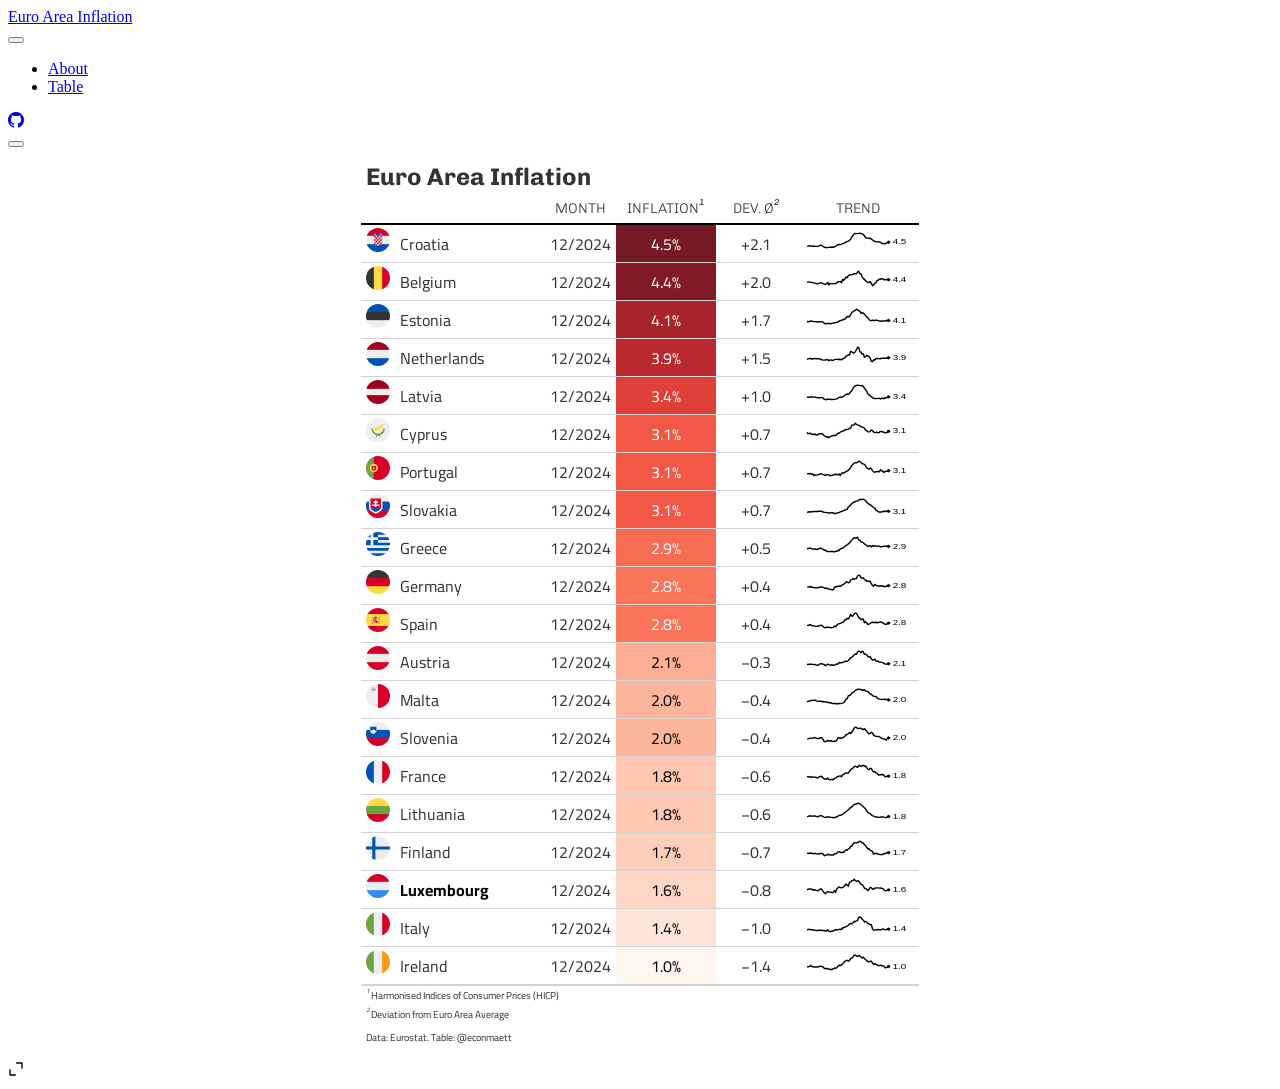
==== commit 68715a7b: "Built site for gh-pages" ====
--- a/inflation-table.html
+++ b/inflation-table.html
@@ -2,7 +2,7 @@
 <html xmlns="http://www.w3.org/1999/xhtml" lang="en" xml:lang="en"><head>
 
 <meta charset="utf-8">
-<meta name="generator" content="quarto-1.9.35">
+<meta name="generator" content="quarto-1.10.3">
 
 <meta name="viewport" content="width=device-width, initial-scale=1.0, user-scalable=yes">
 
@@ -35,14 +35,14 @@
 <script src="site_libs/quarto-html/tippy.umd.min.js"></script>
 <script src="site_libs/quarto-html/anchor.min.js"></script>
 <link href="site_libs/quarto-html/tippy.css" rel="stylesheet">
-<link href="site_libs/quarto-html/quarto-syntax-highlighting-46f66b053e56abd73bb6e954d61a315b.css" rel="stylesheet" class="quarto-color-scheme" id="quarto-text-highlighting-styles">
-<link href="site_libs/quarto-html/quarto-syntax-highlighting-dark-22b4aaf4c2978829df3684e8f2c068db.css" rel="stylesheet" class="quarto-color-scheme quarto-color-alternate" id="quarto-text-highlighting-styles">
-<link href="site_libs/quarto-html/quarto-syntax-highlighting-46f66b053e56abd73bb6e954d61a315b.css" rel="stylesheet" class="quarto-color-scheme-extra" id="quarto-text-highlighting-styles">
+<link href="site_libs/quarto-html/quarto-syntax-highlighting-e44360b8a8db1e130c7792fece1c8032.css" rel="stylesheet" class="quarto-color-scheme" id="quarto-text-highlighting-styles">
+<link href="site_libs/quarto-html/quarto-syntax-highlighting-dark-fedc0afa5eed45b88079642ee2c6e752.css" rel="stylesheet" class="quarto-color-scheme quarto-color-alternate" id="quarto-text-highlighting-styles">
+<link href="site_libs/quarto-html/quarto-syntax-highlighting-e44360b8a8db1e130c7792fece1c8032.css" rel="stylesheet" class="quarto-color-scheme-extra" id="quarto-text-highlighting-styles">
 <script src="site_libs/bootstrap/bootstrap.min.js"></script>
 <link href="site_libs/bootstrap/bootstrap-icons.css" rel="stylesheet">
-<link href="site_libs/bootstrap/bootstrap-dea667461a5c81afc9ba75ce94cd63f3.min.css" rel="stylesheet" append-hash="true" class="quarto-color-scheme" id="quarto-bootstrap" data-mode="light">
-<link href="site_libs/bootstrap/bootstrap-dark-dea667461a5c81afc9ba75ce94cd63f3.min.css" rel="stylesheet" append-hash="true" class="quarto-color-scheme quarto-color-alternate" id="quarto-bootstrap" data-mode="light">
-<link href="site_libs/bootstrap/bootstrap-dea667461a5c81afc9ba75ce94cd63f3.min.css" rel="stylesheet" append-hash="true" class="quarto-color-scheme-extra" id="quarto-bootstrap" data-mode="light">
+<link href="site_libs/bootstrap/bootstrap-4897d45d2f75ed4f519693be625836c5.min.css" rel="stylesheet" append-hash="true" class="quarto-color-scheme" id="quarto-bootstrap" data-mode="light">
+<link href="site_libs/bootstrap/bootstrap-dark-4897d45d2f75ed4f519693be625836c5.min.css" rel="stylesheet" append-hash="true" class="quarto-color-scheme quarto-color-alternate" id="quarto-bootstrap" data-mode="light">
+<link href="site_libs/bootstrap/bootstrap-4897d45d2f75ed4f519693be625836c5.min.css" rel="stylesheet" append-hash="true" class="quarto-color-scheme-extra" id="quarto-bootstrap" data-mode="light">
 <script src="site_libs/quarto-dashboard/quarto-dashboard.js"></script>
 <script src="site_libs/quarto-dashboard/stickythead.js"></script>
 
--- a/site_libs/quarto-html/quarto-syntax-highlighting-e44360b8a8db1e130c7792fece1c8032.css
+++ b/site_libs/quarto-html/quarto-syntax-highlighting-e44360b8a8db1e130c7792fece1c8032.css
@@ -0,0 +1,236 @@
+/* quarto syntax highlight colors */
+:root {
+  --quarto-hl-ot-color: #003B4F;
+  --quarto-hl-at-color: #657422;
+  --quarto-hl-ss-color: #20794D;
+  --quarto-hl-an-color: #5E5E5E;
+  --quarto-hl-fu-color: #4758AB;
+  --quarto-hl-st-color: #20794D;
+  --quarto-hl-cf-color: #003B4F;
+  --quarto-hl-op-color: #5E5E5E;
+  --quarto-hl-er-color: #AD0000;
+  --quarto-hl-bn-color: #AD0000;
+  --quarto-hl-al-color: #AD0000;
+  --quarto-hl-va-color: #111111;
+  --quarto-hl-bu-color: inherit;
+  --quarto-hl-ex-color: inherit;
+  --quarto-hl-pp-color: #AD0000;
+  --quarto-hl-in-color: #5E5E5E;
+  --quarto-hl-vs-color: #20794D;
+  --quarto-hl-wa-color: #5E5E5E;
+  --quarto-hl-do-color: #5E5E5E;
+  --quarto-hl-im-color: #00769E;
+  --quarto-hl-ch-color: #20794D;
+  --quarto-hl-dt-color: #AD0000;
+  --quarto-hl-fl-color: #AD0000;
+  --quarto-hl-co-color: #5E5E5E;
+  --quarto-hl-cv-color: #5E5E5E;
+  --quarto-hl-cn-color: #8f5902;
+  --quarto-hl-sc-color: #5E5E5E;
+  --quarto-hl-dv-color: #AD0000;
+  --quarto-hl-kw-color: #003B4F;
+}
+
+/* other quarto variables */
+:root {
+  --quarto-font-monospace: SFMono-Regular, Menlo, Monaco, Consolas, "Liberation Mono", "Courier New", monospace;
+}
+
+/* syntax highlight based on Pandoc's rules */
+pre > code.sourceCode > span {
+  color: #003B4F;
+}
+
+code.sourceCode > span {
+  color: #003B4F;
+}
+
+div.sourceCode,
+div.sourceCode pre.sourceCode {
+  color: #003B4F;
+}
+
+/* Normal */
+code span {
+  color: #003B4F;
+}
+
+/* Alert */
+code span.al {
+  color: #AD0000;
+  font-style: inherit;
+}
+
+/* Annotation */
+code span.an {
+  color: #5E5E5E;
+  font-style: inherit;
+}
+
+/* Attribute */
+code span.at {
+  color: #657422;
+  font-style: inherit;
+}
+
+/* BaseN */
+code span.bn {
+  color: #AD0000;
+  font-style: inherit;
+}
+
+/* BuiltIn */
+code span.bu {
+  font-style: inherit;
+}
+
+/* ControlFlow */
+code span.cf {
+  color: #003B4F;
+  font-weight: bold;
+  font-style: inherit;
+}
+
+/* Char */
+code span.ch {
+  color: #20794D;
+  font-style: inherit;
+}
+
+/* Constant */
+code span.cn {
+  color: #8f5902;
+  font-style: inherit;
+}
+
+/* Comment */
+code span.co {
+  color: #5E5E5E;
+  font-style: inherit;
+}
+
+/* CommentVar */
+code span.cv {
+  color: #5E5E5E;
+  font-style: italic;
+}
+
+/* Documentation */
+code span.do {
+  color: #5E5E5E;
+  font-style: italic;
+}
+
+/* DataType */
+code span.dt {
+  color: #AD0000;
+  font-style: inherit;
+}
+
+/* DecVal */
+code span.dv {
+  color: #AD0000;
+  font-style: inherit;
+}
+
+/* Error */
+code span.er {
+  color: #AD0000;
+  font-style: inherit;
+}
+
+/* Extension */
+code span.ex {
+  font-style: inherit;
+}
+
+/* Float */
+code span.fl {
+  color: #AD0000;
+  font-style: inherit;
+}
+
+/* Function */
+code span.fu {
+  color: #4758AB;
+  font-style: inherit;
+}
+
+/* Import */
+code span.im {
+  color: #00769E;
+  font-style: inherit;
+}
+
+/* Information */
+code span.in {
+  color: #5E5E5E;
+  font-style: inherit;
+}
+
+/* Keyword */
+code span.kw {
+  color: #003B4F;
+  font-weight: bold;
+  font-style: inherit;
+}
+
+/* Operator */
+code span.op {
+  color: #5E5E5E;
+  font-style: inherit;
+}
+
+/* Other */
+code span.ot {
+  color: #003B4F;
+  font-style: inherit;
+}
+
+/* Preprocessor */
+code span.pp {
+  color: #AD0000;
+  font-style: inherit;
+}
+
+/* SpecialChar */
+code span.sc {
+  color: #5E5E5E;
+  font-style: inherit;
+}
+
+/* SpecialString */
+code span.ss {
+  color: #20794D;
+  font-style: inherit;
+}
+
+/* String */
+code span.st {
+  color: #20794D;
+  font-style: inherit;
+}
+
+/* Variable */
+code span.va {
+  color: #111111;
+  font-style: inherit;
+}
+
+/* VerbatimString */
+code span.vs {
+  color: #20794D;
+  font-style: inherit;
+}
+
+/* Warning */
+code span.wa {
+  color: #5E5E5E;
+  font-style: italic;
+}
+
+.prevent-inlining {
+  content: "</";
+}
+
+/*# sourceMappingURL=98011243843cbeb9bdcd516575f1652f.css.map */
--- a/site_libs/quarto-html/quarto-syntax-highlighting-dark-fedc0afa5eed45b88079642ee2c6e752.css
+++ b/site_libs/quarto-html/quarto-syntax-highlighting-dark-fedc0afa5eed45b88079642ee2c6e752.css
@@ -0,0 +1,219 @@
+/* quarto syntax highlight colors */
+:root {
+  --quarto-hl-al-color: #f07178;
+  --quarto-hl-an-color: #d4d0ab;
+  --quarto-hl-at-color: #00e0e0;
+  --quarto-hl-bn-color: #d4d0ab;
+  --quarto-hl-bu-color: #abe338;
+  --quarto-hl-ch-color: #abe338;
+  --quarto-hl-co-color: #f8f8f2;
+  --quarto-hl-cv-color: #ffd700;
+  --quarto-hl-cn-color: #ffd700;
+  --quarto-hl-cf-color: #ffa07a;
+  --quarto-hl-dt-color: #ffa07a;
+  --quarto-hl-dv-color: #d4d0ab;
+  --quarto-hl-do-color: #f8f8f2;
+  --quarto-hl-er-color: #f07178;
+  --quarto-hl-ex-color: #00e0e0;
+  --quarto-hl-fl-color: #d4d0ab;
+  --quarto-hl-fu-color: #ffa07a;
+  --quarto-hl-im-color: #abe338;
+  --quarto-hl-in-color: #d4d0ab;
+  --quarto-hl-kw-color: #ffa07a;
+  --quarto-hl-op-color: #ffa07a;
+  --quarto-hl-ot-color: #00e0e0;
+  --quarto-hl-pp-color: #dcc6e0;
+  --quarto-hl-re-color: #00e0e0;
+  --quarto-hl-sc-color: #abe338;
+  --quarto-hl-ss-color: #abe338;
+  --quarto-hl-st-color: #abe338;
+  --quarto-hl-va-color: #00e0e0;
+  --quarto-hl-vs-color: #abe338;
+  --quarto-hl-wa-color: #dcc6e0;
+}
+
+/* other quarto variables */
+:root {
+  --quarto-font-monospace: SFMono-Regular, Menlo, Monaco, Consolas, "Liberation Mono", "Courier New", monospace;
+}
+
+/* syntax highlight based on Pandoc's rules */
+pre > code.sourceCode > span {
+  color: #f8f8f2;
+}
+
+code.sourceCode > span {
+  color: #f8f8f2;
+}
+
+div.sourceCode,
+div.sourceCode pre.sourceCode {
+  color: #f8f8f2;
+}
+
+/* Normal */
+code span {
+  color: #f8f8f2;
+}
+
+/* Alert */
+code span.al {
+  color: #f07178;
+}
+
+/* Annotation */
+code span.an {
+  color: #d4d0ab;
+}
+
+/* Attribute */
+code span.at {
+  color: #00e0e0;
+}
+
+/* BaseN */
+code span.bn {
+  color: #d4d0ab;
+}
+
+/* BuiltIn */
+code span.bu {
+  color: #abe338;
+}
+
+/* ControlFlow */
+code span.cf {
+  font-weight: bold;
+  color: #ffa07a;
+}
+
+/* Char */
+code span.ch {
+  color: #abe338;
+}
+
+/* Constant */
+code span.cn {
+  color: #ffd700;
+}
+
+/* Comment */
+code span.co {
+  font-style: italic;
+  color: #f8f8f2;
+}
+
+/* CommentVar */
+code span.cv {
+  color: #ffd700;
+}
+
+/* Documentation */
+code span.do {
+  color: #f8f8f2;
+}
+
+/* DataType */
+code span.dt {
+  color: #ffa07a;
+}
+
+/* DecVal */
+code span.dv {
+  color: #d4d0ab;
+}
+
+/* Error */
+code span.er {
+  color: #f07178;
+  text-decoration: underline;
+}
+
+/* Extension */
+code span.ex {
+  font-weight: bold;
+  color: #00e0e0;
+}
+
+/* Float */
+code span.fl {
+  color: #d4d0ab;
+}
+
+/* Function */
+code span.fu {
+  color: #ffa07a;
+}
+
+/* Import */
+code span.im {
+  color: #abe338;
+}
+
+/* Information */
+code span.in {
+  color: #d4d0ab;
+}
+
+/* Keyword */
+code span.kw {
+  font-weight: bold;
+  color: #ffa07a;
+}
+
+/* Operator */
+code span.op {
+  color: #ffa07a;
+}
+
+/* Other */
+code span.ot {
+  color: #00e0e0;
+}
+
+/* Preprocessor */
+code span.pp {
+  color: #dcc6e0;
+}
+
+/* RegionMarker */
+code span.re {
+  background-color: #f8f8f2;
+  color: #00e0e0;
+}
+
+/* SpecialChar */
+code span.sc {
+  color: #abe338;
+}
+
+/* SpecialString */
+code span.ss {
+  color: #abe338;
+}
+
+/* String */
+code span.st {
+  color: #abe338;
+}
+
+/* Variable */
+code span.va {
+  color: #00e0e0;
+}
+
+/* VerbatimString */
+code span.vs {
+  color: #abe338;
+}
+
+/* Warning */
+code span.wa {
+  color: #dcc6e0;
+}
+
+.prevent-inlining {
+  content: "</";
+}
+
+/*# sourceMappingURL=cdc0cbda58259a4d929c0bd9963a9f0a.css.map */
--- a/site_libs/quarto-html/quarto-syntax-highlighting-e44360b8a8db1e130c7792fece1c8032.css
+++ b/site_libs/quarto-html/quarto-syntax-highlighting-e44360b8a8db1e130c7792fece1c8032.css
@@ -0,0 +1,236 @@
+/* quarto syntax highlight colors */
+:root {
+  --quarto-hl-ot-color: #003B4F;
+  --quarto-hl-at-color: #657422;
+  --quarto-hl-ss-color: #20794D;
+  --quarto-hl-an-color: #5E5E5E;
+  --quarto-hl-fu-color: #4758AB;
+  --quarto-hl-st-color: #20794D;
+  --quarto-hl-cf-color: #003B4F;
+  --quarto-hl-op-color: #5E5E5E;
+  --quarto-hl-er-color: #AD0000;
+  --quarto-hl-bn-color: #AD0000;
+  --quarto-hl-al-color: #AD0000;
+  --quarto-hl-va-color: #111111;
+  --quarto-hl-bu-color: inherit;
+  --quarto-hl-ex-color: inherit;
+  --quarto-hl-pp-color: #AD0000;
+  --quarto-hl-in-color: #5E5E5E;
+  --quarto-hl-vs-color: #20794D;
+  --quarto-hl-wa-color: #5E5E5E;
+  --quarto-hl-do-color: #5E5E5E;
+  --quarto-hl-im-color: #00769E;
+  --quarto-hl-ch-color: #20794D;
+  --quarto-hl-dt-color: #AD0000;
+  --quarto-hl-fl-color: #AD0000;
+  --quarto-hl-co-color: #5E5E5E;
+  --quarto-hl-cv-color: #5E5E5E;
+  --quarto-hl-cn-color: #8f5902;
+  --quarto-hl-sc-color: #5E5E5E;
+  --quarto-hl-dv-color: #AD0000;
+  --quarto-hl-kw-color: #003B4F;
+}
+
+/* other quarto variables */
+:root {
+  --quarto-font-monospace: SFMono-Regular, Menlo, Monaco, Consolas, "Liberation Mono", "Courier New", monospace;
+}
+
+/* syntax highlight based on Pandoc's rules */
+pre > code.sourceCode > span {
+  color: #003B4F;
+}
+
+code.sourceCode > span {
+  color: #003B4F;
+}
+
+div.sourceCode,
+div.sourceCode pre.sourceCode {
+  color: #003B4F;
+}
+
+/* Normal */
+code span {
+  color: #003B4F;
+}
+
+/* Alert */
+code span.al {
+  color: #AD0000;
+  font-style: inherit;
+}
+
+/* Annotation */
+code span.an {
+  color: #5E5E5E;
+  font-style: inherit;
+}
+
+/* Attribute */
+code span.at {
+  color: #657422;
+  font-style: inherit;
+}
+
+/* BaseN */
+code span.bn {
+  color: #AD0000;
+  font-style: inherit;
+}
+
+/* BuiltIn */
+code span.bu {
+  font-style: inherit;
+}
+
+/* ControlFlow */
+code span.cf {
+  color: #003B4F;
+  font-weight: bold;
+  font-style: inherit;
+}
+
+/* Char */
+code span.ch {
+  color: #20794D;
+  font-style: inherit;
+}
+
+/* Constant */
+code span.cn {
+  color: #8f5902;
+  font-style: inherit;
+}
+
+/* Comment */
+code span.co {
+  color: #5E5E5E;
+  font-style: inherit;
+}
+
+/* CommentVar */
+code span.cv {
+  color: #5E5E5E;
+  font-style: italic;
+}
+
+/* Documentation */
+code span.do {
+  color: #5E5E5E;
+  font-style: italic;
+}
+
+/* DataType */
+code span.dt {
+  color: #AD0000;
+  font-style: inherit;
+}
+
+/* DecVal */
+code span.dv {
+  color: #AD0000;
+  font-style: inherit;
+}
+
+/* Error */
+code span.er {
+  color: #AD0000;
+  font-style: inherit;
+}
+
+/* Extension */
+code span.ex {
+  font-style: inherit;
+}
+
+/* Float */
+code span.fl {
+  color: #AD0000;
+  font-style: inherit;
+}
+
+/* Function */
+code span.fu {
+  color: #4758AB;
+  font-style: inherit;
+}
+
+/* Import */
+code span.im {
+  color: #00769E;
+  font-style: inherit;
+}
+
+/* Information */
+code span.in {
+  color: #5E5E5E;
+  font-style: inherit;
+}
+
+/* Keyword */
+code span.kw {
+  color: #003B4F;
+  font-weight: bold;
+  font-style: inherit;
+}
+
+/* Operator */
+code span.op {
+  color: #5E5E5E;
+  font-style: inherit;
+}
+
+/* Other */
+code span.ot {
+  color: #003B4F;
+  font-style: inherit;
+}
+
+/* Preprocessor */
+code span.pp {
+  color: #AD0000;
+  font-style: inherit;
+}
+
+/* SpecialChar */
+code span.sc {
+  color: #5E5E5E;
+  font-style: inherit;
+}
+
+/* SpecialString */
+code span.ss {
+  color: #20794D;
+  font-style: inherit;
+}
+
+/* String */
+code span.st {
+  color: #20794D;
+  font-style: inherit;
+}
+
+/* Variable */
+code span.va {
+  color: #111111;
+  font-style: inherit;
+}
+
+/* VerbatimString */
+code span.vs {
+  color: #20794D;
+  font-style: inherit;
+}
+
+/* Warning */
+code span.wa {
+  color: #5E5E5E;
+  font-style: italic;
+}
+
+.prevent-inlining {
+  content: "</";
+}
+
+/*# sourceMappingURL=98011243843cbeb9bdcd516575f1652f.css.map */
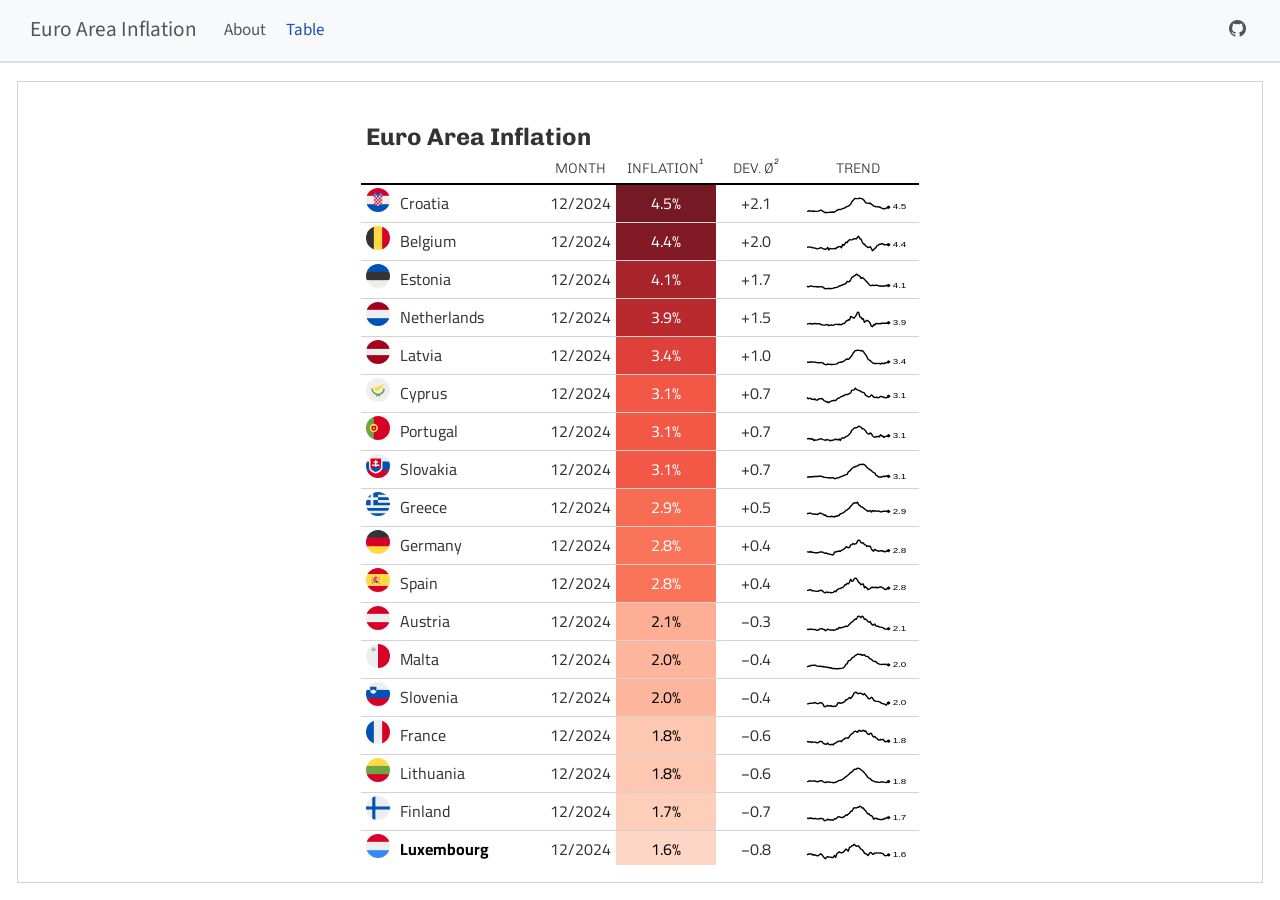
==== commit 5239b473: "Built site for gh-pages" ====
--- a/inflation-table.html
+++ b/inflation-table.html
@@ -2,7 +2,7 @@
 <html xmlns="http://www.w3.org/1999/xhtml" lang="en" xml:lang="en"><head>
 
 <meta charset="utf-8">
-<meta name="generator" content="quarto-1.10.3">
+<meta name="generator" content="quarto-1.10.11">
 
 <meta name="viewport" content="width=device-width, initial-scale=1.0, user-scalable=yes">
 
@@ -35,14 +35,14 @@
 <script src="site_libs/quarto-html/tippy.umd.min.js"></script>
 <script src="site_libs/quarto-html/anchor.min.js"></script>
 <link href="site_libs/quarto-html/tippy.css" rel="stylesheet">
-<link href="site_libs/quarto-html/quarto-syntax-highlighting-e44360b8a8db1e130c7792fece1c8032.css" rel="stylesheet" class="quarto-color-scheme" id="quarto-text-highlighting-styles">
-<link href="site_libs/quarto-html/quarto-syntax-highlighting-dark-fedc0afa5eed45b88079642ee2c6e752.css" rel="stylesheet" class="quarto-color-scheme quarto-color-alternate" id="quarto-text-highlighting-styles">
-<link href="site_libs/quarto-html/quarto-syntax-highlighting-e44360b8a8db1e130c7792fece1c8032.css" rel="stylesheet" class="quarto-color-scheme-extra" id="quarto-text-highlighting-styles">
+<link href="site_libs/quarto-html/quarto-syntax-highlighting-5947b73a06bce04bf1d622ae23e1ec5b.css" rel="stylesheet" class="quarto-color-scheme" id="quarto-text-highlighting-styles">
+<link href="site_libs/quarto-html/quarto-syntax-highlighting-dark-20723c260624149940944109bbec0d15.css" rel="stylesheet" class="quarto-color-scheme quarto-color-alternate" id="quarto-text-highlighting-styles">
+<link href="site_libs/quarto-html/quarto-syntax-highlighting-5947b73a06bce04bf1d622ae23e1ec5b.css" rel="stylesheet" class="quarto-color-scheme-extra" id="quarto-text-highlighting-styles">
 <script src="site_libs/bootstrap/bootstrap.min.js"></script>
 <link href="site_libs/bootstrap/bootstrap-icons.css" rel="stylesheet">
-<link href="site_libs/bootstrap/bootstrap-4897d45d2f75ed4f519693be625836c5.min.css" rel="stylesheet" append-hash="true" class="quarto-color-scheme" id="quarto-bootstrap" data-mode="light">
-<link href="site_libs/bootstrap/bootstrap-dark-4897d45d2f75ed4f519693be625836c5.min.css" rel="stylesheet" append-hash="true" class="quarto-color-scheme quarto-color-alternate" id="quarto-bootstrap" data-mode="light">
-<link href="site_libs/bootstrap/bootstrap-4897d45d2f75ed4f519693be625836c5.min.css" rel="stylesheet" append-hash="true" class="quarto-color-scheme-extra" id="quarto-bootstrap" data-mode="light">
+<link href="site_libs/bootstrap/bootstrap-bba5ebae505b5c03f3f0d8040a416a6b.min.css" rel="stylesheet" append-hash="true" class="quarto-color-scheme" id="quarto-bootstrap" data-mode="light">
+<link href="site_libs/bootstrap/bootstrap-dark-bba5ebae505b5c03f3f0d8040a416a6b.min.css" rel="stylesheet" append-hash="true" class="quarto-color-scheme quarto-color-alternate" id="quarto-bootstrap" data-mode="light">
+<link href="site_libs/bootstrap/bootstrap-bba5ebae505b5c03f3f0d8040a416a6b.min.css" rel="stylesheet" append-hash="true" class="quarto-color-scheme-extra" id="quarto-bootstrap" data-mode="light">
 <script src="site_libs/quarto-dashboard/quarto-dashboard.js"></script>
 <script src="site_libs/quarto-dashboard/stickythead.js"></script>
 
--- a/site_libs/quarto-html/quarto-syntax-highlighting-5947b73a06bce04bf1d622ae23e1ec5b.css
+++ b/site_libs/quarto-html/quarto-syntax-highlighting-5947b73a06bce04bf1d622ae23e1ec5b.css
@@ -0,0 +1,236 @@
+/* quarto syntax highlight colors */
+:root {
+  --quarto-hl-ot-color: #003B4F;
+  --quarto-hl-at-color: #657422;
+  --quarto-hl-ss-color: #20794D;
+  --quarto-hl-an-color: #5E5E5E;
+  --quarto-hl-fu-color: #4758AB;
+  --quarto-hl-st-color: #20794D;
+  --quarto-hl-cf-color: #003B4F;
+  --quarto-hl-op-color: #5E5E5E;
+  --quarto-hl-er-color: #AD0000;
+  --quarto-hl-bn-color: #AD0000;
+  --quarto-hl-al-color: #AD0000;
+  --quarto-hl-va-color: #111111;
+  --quarto-hl-bu-color: inherit;
+  --quarto-hl-ex-color: inherit;
+  --quarto-hl-pp-color: #AD0000;
+  --quarto-hl-in-color: #5E5E5E;
+  --quarto-hl-vs-color: #20794D;
+  --quarto-hl-wa-color: #5E5E5E;
+  --quarto-hl-do-color: #5E5E5E;
+  --quarto-hl-im-color: #00769E;
+  --quarto-hl-ch-color: #20794D;
+  --quarto-hl-dt-color: #AD0000;
+  --quarto-hl-fl-color: #AD0000;
+  --quarto-hl-co-color: #5E5E5E;
+  --quarto-hl-cv-color: #5E5E5E;
+  --quarto-hl-cn-color: #8f5902;
+  --quarto-hl-sc-color: #5E5E5E;
+  --quarto-hl-dv-color: #AD0000;
+  --quarto-hl-kw-color: #003B4F;
+}
+
+/* other quarto variables */
+:root {
+  --quarto-font-monospace: SFMono-Regular, Menlo, Monaco, Consolas, "Liberation Mono", "Courier New", monospace;
+}
+
+/* syntax highlight based on Pandoc's rules */
+pre > code.sourceCode > span {
+  color: #003B4F;
+}
+
+code.sourceCode > span {
+  color: #003B4F;
+}
+
+div.sourceCode,
+div.sourceCode pre.sourceCode {
+  color: #003B4F;
+}
+
+/* Normal */
+code span {
+  color: #003B4F;
+}
+
+/* Alert */
+code span.al {
+  color: #AD0000;
+  font-style: inherit;
+}
+
+/* Annotation */
+code span.an {
+  color: #5E5E5E;
+  font-style: inherit;
+}
+
+/* Attribute */
+code span.at {
+  color: #657422;
+  font-style: inherit;
+}
+
+/* BaseN */
+code span.bn {
+  color: #AD0000;
+  font-style: inherit;
+}
+
+/* BuiltIn */
+code span.bu {
+  font-style: inherit;
+}
+
+/* ControlFlow */
+code span.cf {
+  color: #003B4F;
+  font-weight: bold;
+  font-style: inherit;
+}
+
+/* Char */
+code span.ch {
+  color: #20794D;
+  font-style: inherit;
+}
+
+/* Constant */
+code span.cn {
+  color: #8f5902;
+  font-style: inherit;
+}
+
+/* Comment */
+code span.co {
+  color: #5E5E5E;
+  font-style: inherit;
+}
+
+/* CommentVar */
+code span.cv {
+  color: #5E5E5E;
+  font-style: italic;
+}
+
+/* Documentation */
+code span.do {
+  color: #5E5E5E;
+  font-style: italic;
+}
+
+/* DataType */
+code span.dt {
+  color: #AD0000;
+  font-style: inherit;
+}
+
+/* DecVal */
+code span.dv {
+  color: #AD0000;
+  font-style: inherit;
+}
+
+/* Error */
+code span.er {
+  color: #AD0000;
+  font-style: inherit;
+}
+
+/* Extension */
+code span.ex {
+  font-style: inherit;
+}
+
+/* Float */
+code span.fl {
+  color: #AD0000;
+  font-style: inherit;
+}
+
+/* Function */
+code span.fu {
+  color: #4758AB;
+  font-style: inherit;
+}
+
+/* Import */
+code span.im {
+  color: #00769E;
+  font-style: inherit;
+}
+
+/* Information */
+code span.in {
+  color: #5E5E5E;
+  font-style: inherit;
+}
+
+/* Keyword */
+code span.kw {
+  color: #003B4F;
+  font-weight: bold;
+  font-style: inherit;
+}
+
+/* Operator */
+code span.op {
+  color: #5E5E5E;
+  font-style: inherit;
+}
+
+/* Other */
+code span.ot {
+  color: #003B4F;
+  font-style: inherit;
+}
+
+/* Preprocessor */
+code span.pp {
+  color: #AD0000;
+  font-style: inherit;
+}
+
+/* SpecialChar */
+code span.sc {
+  color: #5E5E5E;
+  font-style: inherit;
+}
+
+/* SpecialString */
+code span.ss {
+  color: #20794D;
+  font-style: inherit;
+}
+
+/* String */
+code span.st {
+  color: #20794D;
+  font-style: inherit;
+}
+
+/* Variable */
+code span.va {
+  color: #111111;
+  font-style: inherit;
+}
+
+/* VerbatimString */
+code span.vs {
+  color: #20794D;
+  font-style: inherit;
+}
+
+/* Warning */
+code span.wa {
+  color: #5E5E5E;
+  font-style: italic;
+}
+
+.prevent-inlining {
+  content: "</";
+}
+
+/*# sourceMappingURL=849472cc79419fe533db5735a3984548.css.map */
--- a/site_libs/quarto-html/quarto-syntax-highlighting-dark-20723c260624149940944109bbec0d15.css
+++ b/site_libs/quarto-html/quarto-syntax-highlighting-dark-20723c260624149940944109bbec0d15.css
@@ -0,0 +1,219 @@
+/* quarto syntax highlight colors */
+:root {
+  --quarto-hl-al-color: #f07178;
+  --quarto-hl-an-color: #d4d0ab;
+  --quarto-hl-at-color: #00e0e0;
+  --quarto-hl-bn-color: #d4d0ab;
+  --quarto-hl-bu-color: #abe338;
+  --quarto-hl-ch-color: #abe338;
+  --quarto-hl-co-color: #f8f8f2;
+  --quarto-hl-cv-color: #ffd700;
+  --quarto-hl-cn-color: #ffd700;
+  --quarto-hl-cf-color: #ffa07a;
+  --quarto-hl-dt-color: #ffa07a;
+  --quarto-hl-dv-color: #d4d0ab;
+  --quarto-hl-do-color: #f8f8f2;
+  --quarto-hl-er-color: #f07178;
+  --quarto-hl-ex-color: #00e0e0;
+  --quarto-hl-fl-color: #d4d0ab;
+  --quarto-hl-fu-color: #ffa07a;
+  --quarto-hl-im-color: #abe338;
+  --quarto-hl-in-color: #d4d0ab;
+  --quarto-hl-kw-color: #ffa07a;
+  --quarto-hl-op-color: #ffa07a;
+  --quarto-hl-ot-color: #00e0e0;
+  --quarto-hl-pp-color: #dcc6e0;
+  --quarto-hl-re-color: #00e0e0;
+  --quarto-hl-sc-color: #abe338;
+  --quarto-hl-ss-color: #abe338;
+  --quarto-hl-st-color: #abe338;
+  --quarto-hl-va-color: #00e0e0;
+  --quarto-hl-vs-color: #abe338;
+  --quarto-hl-wa-color: #dcc6e0;
+}
+
+/* other quarto variables */
+:root {
+  --quarto-font-monospace: SFMono-Regular, Menlo, Monaco, Consolas, "Liberation Mono", "Courier New", monospace;
+}
+
+/* syntax highlight based on Pandoc's rules */
+pre > code.sourceCode > span {
+  color: #f8f8f2;
+}
+
+code.sourceCode > span {
+  color: #f8f8f2;
+}
+
+div.sourceCode,
+div.sourceCode pre.sourceCode {
+  color: #f8f8f2;
+}
+
+/* Normal */
+code span {
+  color: #f8f8f2;
+}
+
+/* Alert */
+code span.al {
+  color: #f07178;
+}
+
+/* Annotation */
+code span.an {
+  color: #d4d0ab;
+}
+
+/* Attribute */
+code span.at {
+  color: #00e0e0;
+}
+
+/* BaseN */
+code span.bn {
+  color: #d4d0ab;
+}
+
+/* BuiltIn */
+code span.bu {
+  color: #abe338;
+}
+
+/* ControlFlow */
+code span.cf {
+  font-weight: bold;
+  color: #ffa07a;
+}
+
+/* Char */
+code span.ch {
+  color: #abe338;
+}
+
+/* Constant */
+code span.cn {
+  color: #ffd700;
+}
+
+/* Comment */
+code span.co {
+  font-style: italic;
+  color: #f8f8f2;
+}
+
+/* CommentVar */
+code span.cv {
+  color: #ffd700;
+}
+
+/* Documentation */
+code span.do {
+  color: #f8f8f2;
+}
+
+/* DataType */
+code span.dt {
+  color: #ffa07a;
+}
+
+/* DecVal */
+code span.dv {
+  color: #d4d0ab;
+}
+
+/* Error */
+code span.er {
+  color: #f07178;
+  text-decoration: underline;
+}
+
+/* Extension */
+code span.ex {
+  font-weight: bold;
+  color: #00e0e0;
+}
+
+/* Float */
+code span.fl {
+  color: #d4d0ab;
+}
+
+/* Function */
+code span.fu {
+  color: #ffa07a;
+}
+
+/* Import */
+code span.im {
+  color: #abe338;
+}
+
+/* Information */
+code span.in {
+  color: #d4d0ab;
+}
+
+/* Keyword */
+code span.kw {
+  font-weight: bold;
+  color: #ffa07a;
+}
+
+/* Operator */
+code span.op {
+  color: #ffa07a;
+}
+
+/* Other */
+code span.ot {
+  color: #00e0e0;
+}
+
+/* Preprocessor */
+code span.pp {
+  color: #dcc6e0;
+}
+
+/* RegionMarker */
+code span.re {
+  background-color: #f8f8f2;
+  color: #00e0e0;
+}
+
+/* SpecialChar */
+code span.sc {
+  color: #abe338;
+}
+
+/* SpecialString */
+code span.ss {
+  color: #abe338;
+}
+
+/* String */
+code span.st {
+  color: #abe338;
+}
+
+/* Variable */
+code span.va {
+  color: #00e0e0;
+}
+
+/* VerbatimString */
+code span.vs {
+  color: #abe338;
+}
+
+/* Warning */
+code span.wa {
+  color: #dcc6e0;
+}
+
+.prevent-inlining {
+  content: "</";
+}
+
+/*# sourceMappingURL=b053bed80c830368ab57fb5ecb84a468.css.map */
--- a/site_libs/quarto-html/quarto-syntax-highlighting-5947b73a06bce04bf1d622ae23e1ec5b.css
+++ b/site_libs/quarto-html/quarto-syntax-highlighting-5947b73a06bce04bf1d622ae23e1ec5b.css
@@ -0,0 +1,236 @@
+/* quarto syntax highlight colors */
+:root {
+  --quarto-hl-ot-color: #003B4F;
+  --quarto-hl-at-color: #657422;
+  --quarto-hl-ss-color: #20794D;
+  --quarto-hl-an-color: #5E5E5E;
+  --quarto-hl-fu-color: #4758AB;
+  --quarto-hl-st-color: #20794D;
+  --quarto-hl-cf-color: #003B4F;
+  --quarto-hl-op-color: #5E5E5E;
+  --quarto-hl-er-color: #AD0000;
+  --quarto-hl-bn-color: #AD0000;
+  --quarto-hl-al-color: #AD0000;
+  --quarto-hl-va-color: #111111;
+  --quarto-hl-bu-color: inherit;
+  --quarto-hl-ex-color: inherit;
+  --quarto-hl-pp-color: #AD0000;
+  --quarto-hl-in-color: #5E5E5E;
+  --quarto-hl-vs-color: #20794D;
+  --quarto-hl-wa-color: #5E5E5E;
+  --quarto-hl-do-color: #5E5E5E;
+  --quarto-hl-im-color: #00769E;
+  --quarto-hl-ch-color: #20794D;
+  --quarto-hl-dt-color: #AD0000;
+  --quarto-hl-fl-color: #AD0000;
+  --quarto-hl-co-color: #5E5E5E;
+  --quarto-hl-cv-color: #5E5E5E;
+  --quarto-hl-cn-color: #8f5902;
+  --quarto-hl-sc-color: #5E5E5E;
+  --quarto-hl-dv-color: #AD0000;
+  --quarto-hl-kw-color: #003B4F;
+}
+
+/* other quarto variables */
+:root {
+  --quarto-font-monospace: SFMono-Regular, Menlo, Monaco, Consolas, "Liberation Mono", "Courier New", monospace;
+}
+
+/* syntax highlight based on Pandoc's rules */
+pre > code.sourceCode > span {
+  color: #003B4F;
+}
+
+code.sourceCode > span {
+  color: #003B4F;
+}
+
+div.sourceCode,
+div.sourceCode pre.sourceCode {
+  color: #003B4F;
+}
+
+/* Normal */
+code span {
+  color: #003B4F;
+}
+
+/* Alert */
+code span.al {
+  color: #AD0000;
+  font-style: inherit;
+}
+
+/* Annotation */
+code span.an {
+  color: #5E5E5E;
+  font-style: inherit;
+}
+
+/* Attribute */
+code span.at {
+  color: #657422;
+  font-style: inherit;
+}
+
+/* BaseN */
+code span.bn {
+  color: #AD0000;
+  font-style: inherit;
+}
+
+/* BuiltIn */
+code span.bu {
+  font-style: inherit;
+}
+
+/* ControlFlow */
+code span.cf {
+  color: #003B4F;
+  font-weight: bold;
+  font-style: inherit;
+}
+
+/* Char */
+code span.ch {
+  color: #20794D;
+  font-style: inherit;
+}
+
+/* Constant */
+code span.cn {
+  color: #8f5902;
+  font-style: inherit;
+}
+
+/* Comment */
+code span.co {
+  color: #5E5E5E;
+  font-style: inherit;
+}
+
+/* CommentVar */
+code span.cv {
+  color: #5E5E5E;
+  font-style: italic;
+}
+
+/* Documentation */
+code span.do {
+  color: #5E5E5E;
+  font-style: italic;
+}
+
+/* DataType */
+code span.dt {
+  color: #AD0000;
+  font-style: inherit;
+}
+
+/* DecVal */
+code span.dv {
+  color: #AD0000;
+  font-style: inherit;
+}
+
+/* Error */
+code span.er {
+  color: #AD0000;
+  font-style: inherit;
+}
+
+/* Extension */
+code span.ex {
+  font-style: inherit;
+}
+
+/* Float */
+code span.fl {
+  color: #AD0000;
+  font-style: inherit;
+}
+
+/* Function */
+code span.fu {
+  color: #4758AB;
+  font-style: inherit;
+}
+
+/* Import */
+code span.im {
+  color: #00769E;
+  font-style: inherit;
+}
+
+/* Information */
+code span.in {
+  color: #5E5E5E;
+  font-style: inherit;
+}
+
+/* Keyword */
+code span.kw {
+  color: #003B4F;
+  font-weight: bold;
+  font-style: inherit;
+}
+
+/* Operator */
+code span.op {
+  color: #5E5E5E;
+  font-style: inherit;
+}
+
+/* Other */
+code span.ot {
+  color: #003B4F;
+  font-style: inherit;
+}
+
+/* Preprocessor */
+code span.pp {
+  color: #AD0000;
+  font-style: inherit;
+}
+
+/* SpecialChar */
+code span.sc {
+  color: #5E5E5E;
+  font-style: inherit;
+}
+
+/* SpecialString */
+code span.ss {
+  color: #20794D;
+  font-style: inherit;
+}
+
+/* String */
+code span.st {
+  color: #20794D;
+  font-style: inherit;
+}
+
+/* Variable */
+code span.va {
+  color: #111111;
+  font-style: inherit;
+}
+
+/* VerbatimString */
+code span.vs {
+  color: #20794D;
+  font-style: inherit;
+}
+
+/* Warning */
+code span.wa {
+  color: #5E5E5E;
+  font-style: italic;
+}
+
+.prevent-inlining {
+  content: "</";
+}
+
+/*# sourceMappingURL=849472cc79419fe533db5735a3984548.css.map */
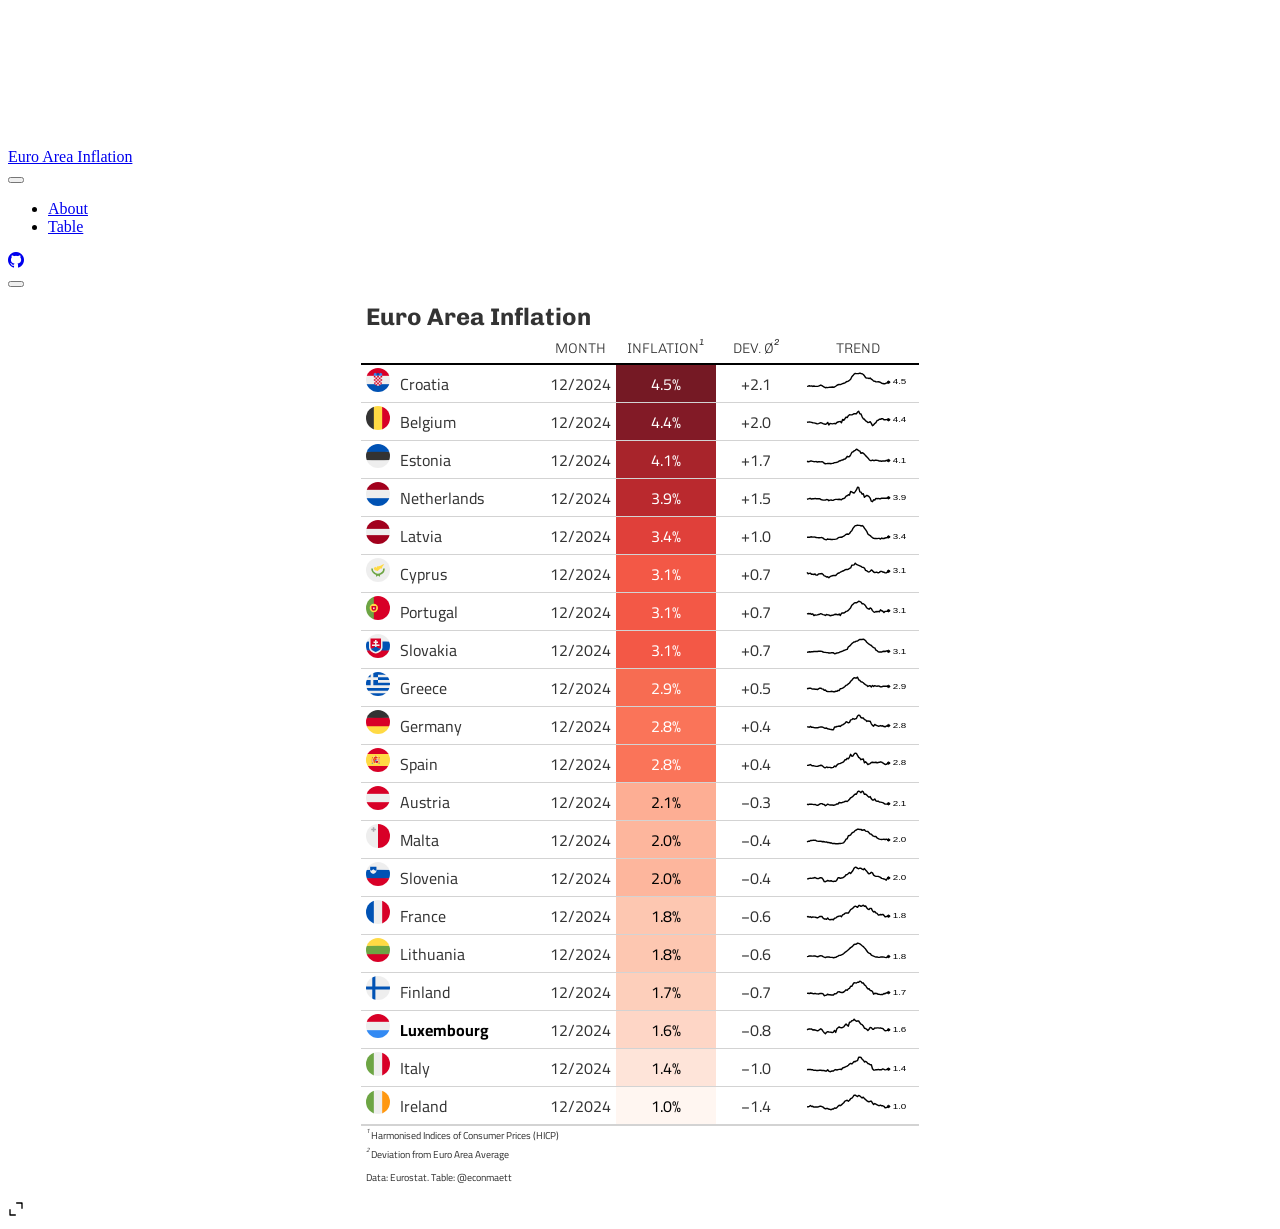
==== commit ff43ef87: "Built site for gh-pages" ====
--- a/inflation-table.html
+++ b/inflation-table.html
@@ -2,7 +2,7 @@
 <html xmlns="http://www.w3.org/1999/xhtml" lang="en" xml:lang="en"><head>
 
 <meta charset="utf-8">
-<meta name="generator" content="quarto-1.10.11">
+<meta name="generator" content="quarto-1.10.15">
 
 <meta name="viewport" content="width=device-width, initial-scale=1.0, user-scalable=yes">
 
@@ -35,14 +35,14 @@
 <script src="site_libs/quarto-html/tippy.umd.min.js"></script>
 <script src="site_libs/quarto-html/anchor.min.js"></script>
 <link href="site_libs/quarto-html/tippy.css" rel="stylesheet">
-<link href="site_libs/quarto-html/quarto-syntax-highlighting-5947b73a06bce04bf1d622ae23e1ec5b.css" rel="stylesheet" class="quarto-color-scheme" id="quarto-text-highlighting-styles">
-<link href="site_libs/quarto-html/quarto-syntax-highlighting-dark-20723c260624149940944109bbec0d15.css" rel="stylesheet" class="quarto-color-scheme quarto-color-alternate" id="quarto-text-highlighting-styles">
-<link href="site_libs/quarto-html/quarto-syntax-highlighting-5947b73a06bce04bf1d622ae23e1ec5b.css" rel="stylesheet" class="quarto-color-scheme-extra" id="quarto-text-highlighting-styles">
+<link href="site_libs/quarto-html/quarto-syntax-highlighting-11336406cf8fb0fbd1564e93963cbc50.css" rel="stylesheet" class="quarto-color-scheme" id="quarto-text-highlighting-styles">
+<link href="site_libs/quarto-html/quarto-syntax-highlighting-dark-47611d5b405515063748fbb02ca7b37d.css" rel="stylesheet" class="quarto-color-scheme quarto-color-alternate" id="quarto-text-highlighting-styles">
+<link href="site_libs/quarto-html/quarto-syntax-highlighting-11336406cf8fb0fbd1564e93963cbc50.css" rel="stylesheet" class="quarto-color-scheme-extra" id="quarto-text-highlighting-styles">
 <script src="site_libs/bootstrap/bootstrap.min.js"></script>
 <link href="site_libs/bootstrap/bootstrap-icons.css" rel="stylesheet">
-<link href="site_libs/bootstrap/bootstrap-bba5ebae505b5c03f3f0d8040a416a6b.min.css" rel="stylesheet" append-hash="true" class="quarto-color-scheme" id="quarto-bootstrap" data-mode="light">
-<link href="site_libs/bootstrap/bootstrap-dark-bba5ebae505b5c03f3f0d8040a416a6b.min.css" rel="stylesheet" append-hash="true" class="quarto-color-scheme quarto-color-alternate" id="quarto-bootstrap" data-mode="light">
-<link href="site_libs/bootstrap/bootstrap-bba5ebae505b5c03f3f0d8040a416a6b.min.css" rel="stylesheet" append-hash="true" class="quarto-color-scheme-extra" id="quarto-bootstrap" data-mode="light">
+<link href="site_libs/bootstrap/bootstrap-c98d9d0b3b0a085d3ddf71e6e91476d8.min.css" rel="stylesheet" append-hash="true" class="quarto-color-scheme" id="quarto-bootstrap" data-mode="light">
+<link href="site_libs/bootstrap/bootstrap-dark-c98d9d0b3b0a085d3ddf71e6e91476d8.min.css" rel="stylesheet" append-hash="true" class="quarto-color-scheme quarto-color-alternate" id="quarto-bootstrap" data-mode="light">
+<link href="site_libs/bootstrap/bootstrap-c98d9d0b3b0a085d3ddf71e6e91476d8.min.css" rel="stylesheet" append-hash="true" class="quarto-color-scheme-extra" id="quarto-bootstrap" data-mode="light">
 <script src="site_libs/quarto-dashboard/quarto-dashboard.js"></script>
 <script src="site_libs/quarto-dashboard/stickythead.js"></script>
 
--- a/site_libs/quarto-html/quarto-syntax-highlighting-11336406cf8fb0fbd1564e93963cbc50.css
+++ b/site_libs/quarto-html/quarto-syntax-highlighting-11336406cf8fb0fbd1564e93963cbc50.css
@@ -0,0 +1,236 @@
+/* quarto syntax highlight colors */
+:root {
+  --quarto-hl-ot-color: #003B4F;
+  --quarto-hl-at-color: #657422;
+  --quarto-hl-ss-color: #20794D;
+  --quarto-hl-an-color: #5E5E5E;
+  --quarto-hl-fu-color: #4758AB;
+  --quarto-hl-st-color: #20794D;
+  --quarto-hl-cf-color: #003B4F;
+  --quarto-hl-op-color: #5E5E5E;
+  --quarto-hl-er-color: #AD0000;
+  --quarto-hl-bn-color: #AD0000;
+  --quarto-hl-al-color: #AD0000;
+  --quarto-hl-va-color: #111111;
+  --quarto-hl-bu-color: inherit;
+  --quarto-hl-ex-color: inherit;
+  --quarto-hl-pp-color: #AD0000;
+  --quarto-hl-in-color: #5E5E5E;
+  --quarto-hl-vs-color: #20794D;
+  --quarto-hl-wa-color: #5E5E5E;
+  --quarto-hl-do-color: #5E5E5E;
+  --quarto-hl-im-color: #00769E;
+  --quarto-hl-ch-color: #20794D;
+  --quarto-hl-dt-color: #AD0000;
+  --quarto-hl-fl-color: #AD0000;
+  --quarto-hl-co-color: #5E5E5E;
+  --quarto-hl-cv-color: #5E5E5E;
+  --quarto-hl-cn-color: #8f5902;
+  --quarto-hl-sc-color: #5E5E5E;
+  --quarto-hl-dv-color: #AD0000;
+  --quarto-hl-kw-color: #003B4F;
+}
+
+/* other quarto variables */
+:root {
+  --quarto-font-monospace: SFMono-Regular, Menlo, Monaco, Consolas, "Liberation Mono", "Courier New", monospace;
+}
+
+/* syntax highlight based on Pandoc's rules */
+pre > code.sourceCode > span {
+  color: #003B4F;
+}
+
+code.sourceCode > span {
+  color: #003B4F;
+}
+
+div.sourceCode,
+div.sourceCode pre.sourceCode {
+  color: #003B4F;
+}
+
+/* Normal */
+code span {
+  color: #003B4F;
+}
+
+/* Alert */
+code span.al {
+  color: #AD0000;
+  font-style: inherit;
+}
+
+/* Annotation */
+code span.an {
+  color: #5E5E5E;
+  font-style: inherit;
+}
+
+/* Attribute */
+code span.at {
+  color: #657422;
+  font-style: inherit;
+}
+
+/* BaseN */
+code span.bn {
+  color: #AD0000;
+  font-style: inherit;
+}
+
+/* BuiltIn */
+code span.bu {
+  font-style: inherit;
+}
+
+/* ControlFlow */
+code span.cf {
+  color: #003B4F;
+  font-weight: bold;
+  font-style: inherit;
+}
+
+/* Char */
+code span.ch {
+  color: #20794D;
+  font-style: inherit;
+}
+
+/* Constant */
+code span.cn {
+  color: #8f5902;
+  font-style: inherit;
+}
+
+/* Comment */
+code span.co {
+  color: #5E5E5E;
+  font-style: inherit;
+}
+
+/* CommentVar */
+code span.cv {
+  color: #5E5E5E;
+  font-style: italic;
+}
+
+/* Documentation */
+code span.do {
+  color: #5E5E5E;
+  font-style: italic;
+}
+
+/* DataType */
+code span.dt {
+  color: #AD0000;
+  font-style: inherit;
+}
+
+/* DecVal */
+code span.dv {
+  color: #AD0000;
+  font-style: inherit;
+}
+
+/* Error */
+code span.er {
+  color: #AD0000;
+  font-style: inherit;
+}
+
+/* Extension */
+code span.ex {
+  font-style: inherit;
+}
+
+/* Float */
+code span.fl {
+  color: #AD0000;
+  font-style: inherit;
+}
+
+/* Function */
+code span.fu {
+  color: #4758AB;
+  font-style: inherit;
+}
+
+/* Import */
+code span.im {
+  color: #00769E;
+  font-style: inherit;
+}
+
+/* Information */
+code span.in {
+  color: #5E5E5E;
+  font-style: inherit;
+}
+
+/* Keyword */
+code span.kw {
+  color: #003B4F;
+  font-weight: bold;
+  font-style: inherit;
+}
+
+/* Operator */
+code span.op {
+  color: #5E5E5E;
+  font-style: inherit;
+}
+
+/* Other */
+code span.ot {
+  color: #003B4F;
+  font-style: inherit;
+}
+
+/* Preprocessor */
+code span.pp {
+  color: #AD0000;
+  font-style: inherit;
+}
+
+/* SpecialChar */
+code span.sc {
+  color: #5E5E5E;
+  font-style: inherit;
+}
+
+/* SpecialString */
+code span.ss {
+  color: #20794D;
+  font-style: inherit;
+}
+
+/* String */
+code span.st {
+  color: #20794D;
+  font-style: inherit;
+}
+
+/* Variable */
+code span.va {
+  color: #111111;
+  font-style: inherit;
+}
+
+/* VerbatimString */
+code span.vs {
+  color: #20794D;
+  font-style: inherit;
+}
+
+/* Warning */
+code span.wa {
+  color: #5E5E5E;
+  font-style: italic;
+}
+
+.prevent-inlining {
+  content: "</";
+}
+
+/*# sourceMappingURL=8928cadeb05f31bdc3403d9a12c2cbe0.css.map */
--- a/site_libs/quarto-html/quarto-syntax-highlighting-dark-47611d5b405515063748fbb02ca7b37d.css
+++ b/site_libs/quarto-html/quarto-syntax-highlighting-dark-47611d5b405515063748fbb02ca7b37d.css
@@ -0,0 +1,219 @@
+/* quarto syntax highlight colors */
+:root {
+  --quarto-hl-al-color: #f07178;
+  --quarto-hl-an-color: #d4d0ab;
+  --quarto-hl-at-color: #00e0e0;
+  --quarto-hl-bn-color: #d4d0ab;
+  --quarto-hl-bu-color: #abe338;
+  --quarto-hl-ch-color: #abe338;
+  --quarto-hl-co-color: #f8f8f2;
+  --quarto-hl-cv-color: #ffd700;
+  --quarto-hl-cn-color: #ffd700;
+  --quarto-hl-cf-color: #ffa07a;
+  --quarto-hl-dt-color: #ffa07a;
+  --quarto-hl-dv-color: #d4d0ab;
+  --quarto-hl-do-color: #f8f8f2;
+  --quarto-hl-er-color: #f07178;
+  --quarto-hl-ex-color: #00e0e0;
+  --quarto-hl-fl-color: #d4d0ab;
+  --quarto-hl-fu-color: #ffa07a;
+  --quarto-hl-im-color: #abe338;
+  --quarto-hl-in-color: #d4d0ab;
+  --quarto-hl-kw-color: #ffa07a;
+  --quarto-hl-op-color: #ffa07a;
+  --quarto-hl-ot-color: #00e0e0;
+  --quarto-hl-pp-color: #dcc6e0;
+  --quarto-hl-re-color: #00e0e0;
+  --quarto-hl-sc-color: #abe338;
+  --quarto-hl-ss-color: #abe338;
+  --quarto-hl-st-color: #abe338;
+  --quarto-hl-va-color: #00e0e0;
+  --quarto-hl-vs-color: #abe338;
+  --quarto-hl-wa-color: #dcc6e0;
+}
+
+/* other quarto variables */
+:root {
+  --quarto-font-monospace: SFMono-Regular, Menlo, Monaco, Consolas, "Liberation Mono", "Courier New", monospace;
+}
+
+/* syntax highlight based on Pandoc's rules */
+pre > code.sourceCode > span {
+  color: #f8f8f2;
+}
+
+code.sourceCode > span {
+  color: #f8f8f2;
+}
+
+div.sourceCode,
+div.sourceCode pre.sourceCode {
+  color: #f8f8f2;
+}
+
+/* Normal */
+code span {
+  color: #f8f8f2;
+}
+
+/* Alert */
+code span.al {
+  color: #f07178;
+}
+
+/* Annotation */
+code span.an {
+  color: #d4d0ab;
+}
+
+/* Attribute */
+code span.at {
+  color: #00e0e0;
+}
+
+/* BaseN */
+code span.bn {
+  color: #d4d0ab;
+}
+
+/* BuiltIn */
+code span.bu {
+  color: #abe338;
+}
+
+/* ControlFlow */
+code span.cf {
+  font-weight: bold;
+  color: #ffa07a;
+}
+
+/* Char */
+code span.ch {
+  color: #abe338;
+}
+
+/* Constant */
+code span.cn {
+  color: #ffd700;
+}
+
+/* Comment */
+code span.co {
+  font-style: italic;
+  color: #f8f8f2;
+}
+
+/* CommentVar */
+code span.cv {
+  color: #ffd700;
+}
+
+/* Documentation */
+code span.do {
+  color: #f8f8f2;
+}
+
+/* DataType */
+code span.dt {
+  color: #ffa07a;
+}
+
+/* DecVal */
+code span.dv {
+  color: #d4d0ab;
+}
+
+/* Error */
+code span.er {
+  color: #f07178;
+  text-decoration: underline;
+}
+
+/* Extension */
+code span.ex {
+  font-weight: bold;
+  color: #00e0e0;
+}
+
+/* Float */
+code span.fl {
+  color: #d4d0ab;
+}
+
+/* Function */
+code span.fu {
+  color: #ffa07a;
+}
+
+/* Import */
+code span.im {
+  color: #abe338;
+}
+
+/* Information */
+code span.in {
+  color: #d4d0ab;
+}
+
+/* Keyword */
+code span.kw {
+  font-weight: bold;
+  color: #ffa07a;
+}
+
+/* Operator */
+code span.op {
+  color: #ffa07a;
+}
+
+/* Other */
+code span.ot {
+  color: #00e0e0;
+}
+
+/* Preprocessor */
+code span.pp {
+  color: #dcc6e0;
+}
+
+/* RegionMarker */
+code span.re {
+  background-color: #f8f8f2;
+  color: #00e0e0;
+}
+
+/* SpecialChar */
+code span.sc {
+  color: #abe338;
+}
+
+/* SpecialString */
+code span.ss {
+  color: #abe338;
+}
+
+/* String */
+code span.st {
+  color: #abe338;
+}
+
+/* Variable */
+code span.va {
+  color: #00e0e0;
+}
+
+/* VerbatimString */
+code span.vs {
+  color: #abe338;
+}
+
+/* Warning */
+code span.wa {
+  color: #dcc6e0;
+}
+
+.prevent-inlining {
+  content: "</";
+}
+
+/*# sourceMappingURL=66860f8e6ab1b9bfc0618bd10f47fdf3.css.map */
--- a/site_libs/quarto-html/quarto-syntax-highlighting-11336406cf8fb0fbd1564e93963cbc50.css
+++ b/site_libs/quarto-html/quarto-syntax-highlighting-11336406cf8fb0fbd1564e93963cbc50.css
@@ -0,0 +1,236 @@
+/* quarto syntax highlight colors */
+:root {
+  --quarto-hl-ot-color: #003B4F;
+  --quarto-hl-at-color: #657422;
+  --quarto-hl-ss-color: #20794D;
+  --quarto-hl-an-color: #5E5E5E;
+  --quarto-hl-fu-color: #4758AB;
+  --quarto-hl-st-color: #20794D;
+  --quarto-hl-cf-color: #003B4F;
+  --quarto-hl-op-color: #5E5E5E;
+  --quarto-hl-er-color: #AD0000;
+  --quarto-hl-bn-color: #AD0000;
+  --quarto-hl-al-color: #AD0000;
+  --quarto-hl-va-color: #111111;
+  --quarto-hl-bu-color: inherit;
+  --quarto-hl-ex-color: inherit;
+  --quarto-hl-pp-color: #AD0000;
+  --quarto-hl-in-color: #5E5E5E;
+  --quarto-hl-vs-color: #20794D;
+  --quarto-hl-wa-color: #5E5E5E;
+  --quarto-hl-do-color: #5E5E5E;
+  --quarto-hl-im-color: #00769E;
+  --quarto-hl-ch-color: #20794D;
+  --quarto-hl-dt-color: #AD0000;
+  --quarto-hl-fl-color: #AD0000;
+  --quarto-hl-co-color: #5E5E5E;
+  --quarto-hl-cv-color: #5E5E5E;
+  --quarto-hl-cn-color: #8f5902;
+  --quarto-hl-sc-color: #5E5E5E;
+  --quarto-hl-dv-color: #AD0000;
+  --quarto-hl-kw-color: #003B4F;
+}
+
+/* other quarto variables */
+:root {
+  --quarto-font-monospace: SFMono-Regular, Menlo, Monaco, Consolas, "Liberation Mono", "Courier New", monospace;
+}
+
+/* syntax highlight based on Pandoc's rules */
+pre > code.sourceCode > span {
+  color: #003B4F;
+}
+
+code.sourceCode > span {
+  color: #003B4F;
+}
+
+div.sourceCode,
+div.sourceCode pre.sourceCode {
+  color: #003B4F;
+}
+
+/* Normal */
+code span {
+  color: #003B4F;
+}
+
+/* Alert */
+code span.al {
+  color: #AD0000;
+  font-style: inherit;
+}
+
+/* Annotation */
+code span.an {
+  color: #5E5E5E;
+  font-style: inherit;
+}
+
+/* Attribute */
+code span.at {
+  color: #657422;
+  font-style: inherit;
+}
+
+/* BaseN */
+code span.bn {
+  color: #AD0000;
+  font-style: inherit;
+}
+
+/* BuiltIn */
+code span.bu {
+  font-style: inherit;
+}
+
+/* ControlFlow */
+code span.cf {
+  color: #003B4F;
+  font-weight: bold;
+  font-style: inherit;
+}
+
+/* Char */
+code span.ch {
+  color: #20794D;
+  font-style: inherit;
+}
+
+/* Constant */
+code span.cn {
+  color: #8f5902;
+  font-style: inherit;
+}
+
+/* Comment */
+code span.co {
+  color: #5E5E5E;
+  font-style: inherit;
+}
+
+/* CommentVar */
+code span.cv {
+  color: #5E5E5E;
+  font-style: italic;
+}
+
+/* Documentation */
+code span.do {
+  color: #5E5E5E;
+  font-style: italic;
+}
+
+/* DataType */
+code span.dt {
+  color: #AD0000;
+  font-style: inherit;
+}
+
+/* DecVal */
+code span.dv {
+  color: #AD0000;
+  font-style: inherit;
+}
+
+/* Error */
+code span.er {
+  color: #AD0000;
+  font-style: inherit;
+}
+
+/* Extension */
+code span.ex {
+  font-style: inherit;
+}
+
+/* Float */
+code span.fl {
+  color: #AD0000;
+  font-style: inherit;
+}
+
+/* Function */
+code span.fu {
+  color: #4758AB;
+  font-style: inherit;
+}
+
+/* Import */
+code span.im {
+  color: #00769E;
+  font-style: inherit;
+}
+
+/* Information */
+code span.in {
+  color: #5E5E5E;
+  font-style: inherit;
+}
+
+/* Keyword */
+code span.kw {
+  color: #003B4F;
+  font-weight: bold;
+  font-style: inherit;
+}
+
+/* Operator */
+code span.op {
+  color: #5E5E5E;
+  font-style: inherit;
+}
+
+/* Other */
+code span.ot {
+  color: #003B4F;
+  font-style: inherit;
+}
+
+/* Preprocessor */
+code span.pp {
+  color: #AD0000;
+  font-style: inherit;
+}
+
+/* SpecialChar */
+code span.sc {
+  color: #5E5E5E;
+  font-style: inherit;
+}
+
+/* SpecialString */
+code span.ss {
+  color: #20794D;
+  font-style: inherit;
+}
+
+/* String */
+code span.st {
+  color: #20794D;
+  font-style: inherit;
+}
+
+/* Variable */
+code span.va {
+  color: #111111;
+  font-style: inherit;
+}
+
+/* VerbatimString */
+code span.vs {
+  color: #20794D;
+  font-style: inherit;
+}
+
+/* Warning */
+code span.wa {
+  color: #5E5E5E;
+  font-style: italic;
+}
+
+.prevent-inlining {
+  content: "</";
+}
+
+/*# sourceMappingURL=8928cadeb05f31bdc3403d9a12c2cbe0.css.map */
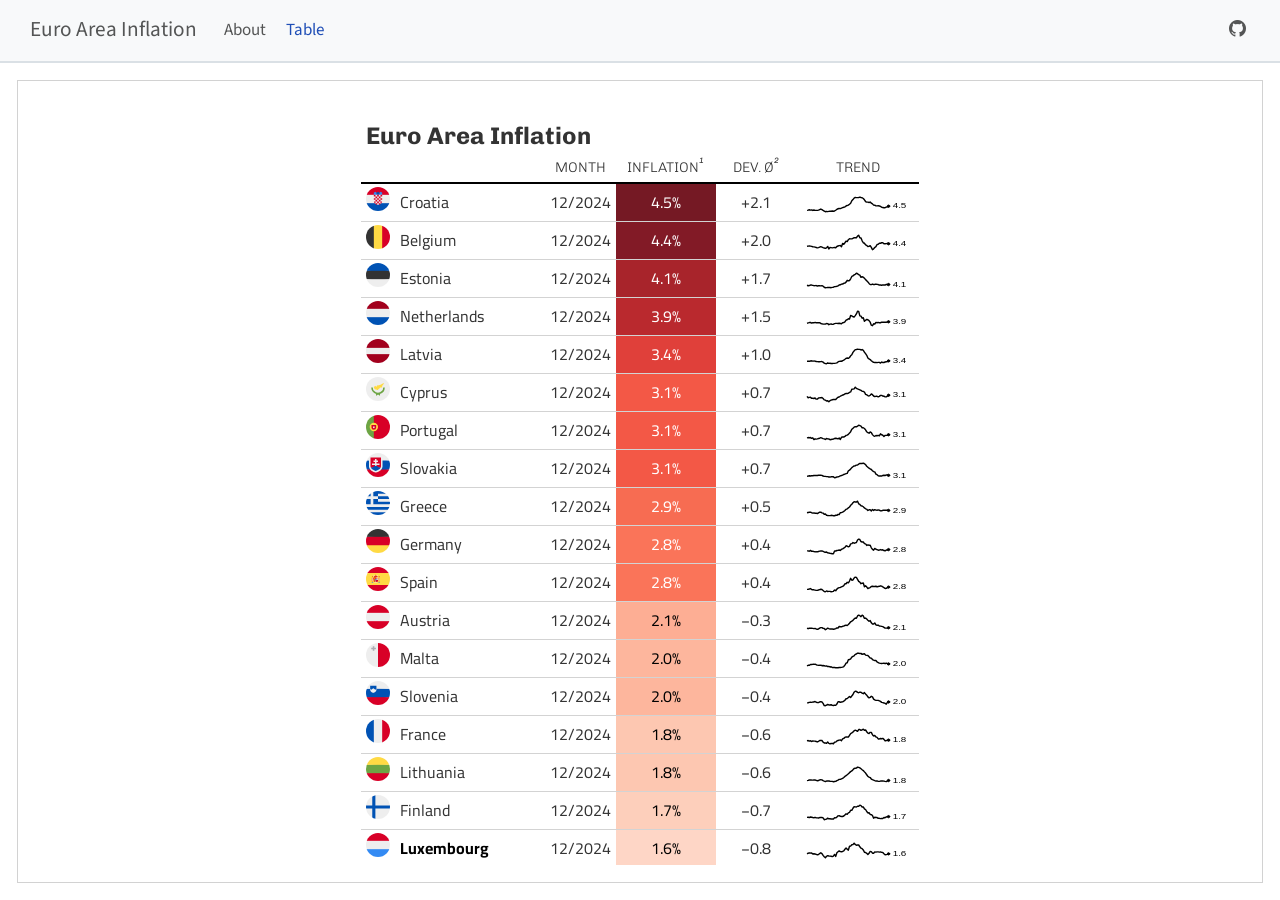
==== commit ffada584: "Built site for gh-pages" ====
--- a/inflation-table.html
+++ b/inflation-table.html
@@ -2,7 +2,7 @@
 <html xmlns="http://www.w3.org/1999/xhtml" lang="en" xml:lang="en"><head>
 
 <meta charset="utf-8">
-<meta name="generator" content="quarto-1.10.15">
+<meta name="generator" content="quarto-1.11.1">
 
 <meta name="viewport" content="width=device-width, initial-scale=1.0, user-scalable=yes">
 
@@ -12,10 +12,13 @@
 /* Default styles provided by pandoc.
 ** See https://pandoc.org/MANUAL.html#variables-for-html for config info.
 */
-code{white-space: pre-wrap;}
 span.smallcaps{font-variant: small-caps;}
-div.columns{display: flex; gap: min(4vw, 1.5em);}
-div.column{flex: auto; overflow-x: auto;}
+div.columns{display: flex; gap: 1.5em;}
+div.column{flex: auto;}
+@media screen {
+div.columns{gap: min(4vw, 1.5em);}
+div.column{overflow-x: auto;}
+}
 div.hanging-indent{margin-left: 1.5em; text-indent: -1.5em;}
 ul.task-list{list-style: none;}
 ul.task-list li input[type="checkbox"] {
@@ -35,14 +38,14 @@
 <script src="site_libs/quarto-html/tippy.umd.min.js"></script>
 <script src="site_libs/quarto-html/anchor.min.js"></script>
 <link href="site_libs/quarto-html/tippy.css" rel="stylesheet">
-<link href="site_libs/quarto-html/quarto-syntax-highlighting-11336406cf8fb0fbd1564e93963cbc50.css" rel="stylesheet" class="quarto-color-scheme" id="quarto-text-highlighting-styles">
-<link href="site_libs/quarto-html/quarto-syntax-highlighting-dark-47611d5b405515063748fbb02ca7b37d.css" rel="stylesheet" class="quarto-color-scheme quarto-color-alternate" id="quarto-text-highlighting-styles">
-<link href="site_libs/quarto-html/quarto-syntax-highlighting-11336406cf8fb0fbd1564e93963cbc50.css" rel="stylesheet" class="quarto-color-scheme-extra" id="quarto-text-highlighting-styles">
+<link href="site_libs/quarto-html/quarto-syntax-highlighting-d5b4e69c7e37b49c6591bcc5116dd748.css" rel="stylesheet" class="quarto-color-scheme" id="quarto-text-highlighting-styles">
+<link href="site_libs/quarto-html/quarto-syntax-highlighting-dark-2655f62c70931241c821c3cd25ec806f.css" rel="stylesheet" class="quarto-color-scheme quarto-color-alternate" id="quarto-text-highlighting-styles">
+<link href="site_libs/quarto-html/quarto-syntax-highlighting-d5b4e69c7e37b49c6591bcc5116dd748.css" rel="stylesheet" class="quarto-color-scheme-extra" id="quarto-text-highlighting-styles">
 <script src="site_libs/bootstrap/bootstrap.min.js"></script>
 <link href="site_libs/bootstrap/bootstrap-icons.css" rel="stylesheet">
-<link href="site_libs/bootstrap/bootstrap-c98d9d0b3b0a085d3ddf71e6e91476d8.min.css" rel="stylesheet" append-hash="true" class="quarto-color-scheme" id="quarto-bootstrap" data-mode="light">
-<link href="site_libs/bootstrap/bootstrap-dark-c98d9d0b3b0a085d3ddf71e6e91476d8.min.css" rel="stylesheet" append-hash="true" class="quarto-color-scheme quarto-color-alternate" id="quarto-bootstrap" data-mode="light">
-<link href="site_libs/bootstrap/bootstrap-c98d9d0b3b0a085d3ddf71e6e91476d8.min.css" rel="stylesheet" append-hash="true" class="quarto-color-scheme-extra" id="quarto-bootstrap" data-mode="light">
+<link href="site_libs/bootstrap/bootstrap-e3adbaa939bcd423dddc8c8a834270b4.min.css" rel="stylesheet" append-hash="true" class="quarto-color-scheme" id="quarto-bootstrap" data-mode="light">
+<link href="site_libs/bootstrap/bootstrap-dark-e3adbaa939bcd423dddc8c8a834270b4.min.css" rel="stylesheet" append-hash="true" class="quarto-color-scheme quarto-color-alternate" id="quarto-bootstrap" data-mode="light">
+<link href="site_libs/bootstrap/bootstrap-e3adbaa939bcd423dddc8c8a834270b4.min.css" rel="stylesheet" append-hash="true" class="quarto-color-scheme-extra" id="quarto-bootstrap" data-mode="light">
 <script src="site_libs/quarto-dashboard/quarto-dashboard.js"></script>
 <script src="site_libs/quarto-dashboard/stickythead.js"></script>
 
--- a/site_libs/quarto-html/quarto-syntax-highlighting-d5b4e69c7e37b49c6591bcc5116dd748.css
+++ b/site_libs/quarto-html/quarto-syntax-highlighting-d5b4e69c7e37b49c6591bcc5116dd748.css
@@ -0,0 +1,236 @@
+/* quarto syntax highlight colors */
+:root {
+  --quarto-hl-ot-color: #003B4F;
+  --quarto-hl-at-color: #657422;
+  --quarto-hl-ss-color: #20794D;
+  --quarto-hl-an-color: #5E5E5E;
+  --quarto-hl-fu-color: #4758AB;
+  --quarto-hl-st-color: #20794D;
+  --quarto-hl-cf-color: #003B4F;
+  --quarto-hl-op-color: #5E5E5E;
+  --quarto-hl-er-color: #AD0000;
+  --quarto-hl-bn-color: #AD0000;
+  --quarto-hl-al-color: #AD0000;
+  --quarto-hl-va-color: #111111;
+  --quarto-hl-bu-color: inherit;
+  --quarto-hl-ex-color: inherit;
+  --quarto-hl-pp-color: #AD0000;
+  --quarto-hl-in-color: #5E5E5E;
+  --quarto-hl-vs-color: #20794D;
+  --quarto-hl-wa-color: #5E5E5E;
+  --quarto-hl-do-color: #5E5E5E;
+  --quarto-hl-im-color: #00769E;
+  --quarto-hl-ch-color: #20794D;
+  --quarto-hl-dt-color: #AD0000;
+  --quarto-hl-fl-color: #AD0000;
+  --quarto-hl-co-color: #5E5E5E;
+  --quarto-hl-cv-color: #5E5E5E;
+  --quarto-hl-cn-color: #8f5902;
+  --quarto-hl-sc-color: #5E5E5E;
+  --quarto-hl-dv-color: #AD0000;
+  --quarto-hl-kw-color: #003B4F;
+}
+
+/* other quarto variables */
+:root {
+  --quarto-font-monospace: SFMono-Regular, Menlo, Monaco, Consolas, "Liberation Mono", "Courier New", monospace;
+}
+
+/* syntax highlight based on Pandoc's rules */
+pre > code.sourceCode > span {
+  color: #003B4F;
+}
+
+code.sourceCode > span {
+  color: #003B4F;
+}
+
+div.sourceCode,
+div.sourceCode pre.sourceCode {
+  color: #003B4F;
+}
+
+/* Normal */
+code span {
+  color: #003B4F;
+}
+
+/* Alert */
+code span.al {
+  color: #AD0000;
+  font-style: inherit;
+}
+
+/* Annotation */
+code span.an {
+  color: #5E5E5E;
+  font-style: inherit;
+}
+
+/* Attribute */
+code span.at {
+  color: #657422;
+  font-style: inherit;
+}
+
+/* BaseN */
+code span.bn {
+  color: #AD0000;
+  font-style: inherit;
+}
+
+/* BuiltIn */
+code span.bu {
+  font-style: inherit;
+}
+
+/* ControlFlow */
+code span.cf {
+  color: #003B4F;
+  font-weight: bold;
+  font-style: inherit;
+}
+
+/* Char */
+code span.ch {
+  color: #20794D;
+  font-style: inherit;
+}
+
+/* Constant */
+code span.cn {
+  color: #8f5902;
+  font-style: inherit;
+}
+
+/* Comment */
+code span.co {
+  color: #5E5E5E;
+  font-style: inherit;
+}
+
+/* CommentVar */
+code span.cv {
+  color: #5E5E5E;
+  font-style: italic;
+}
+
+/* Documentation */
+code span.do {
+  color: #5E5E5E;
+  font-style: italic;
+}
+
+/* DataType */
+code span.dt {
+  color: #AD0000;
+  font-style: inherit;
+}
+
+/* DecVal */
+code span.dv {
+  color: #AD0000;
+  font-style: inherit;
+}
+
+/* Error */
+code span.er {
+  color: #AD0000;
+  font-style: inherit;
+}
+
+/* Extension */
+code span.ex {
+  font-style: inherit;
+}
+
+/* Float */
+code span.fl {
+  color: #AD0000;
+  font-style: inherit;
+}
+
+/* Function */
+code span.fu {
+  color: #4758AB;
+  font-style: inherit;
+}
+
+/* Import */
+code span.im {
+  color: #00769E;
+  font-style: inherit;
+}
+
+/* Information */
+code span.in {
+  color: #5E5E5E;
+  font-style: inherit;
+}
+
+/* Keyword */
+code span.kw {
+  color: #003B4F;
+  font-weight: bold;
+  font-style: inherit;
+}
+
+/* Operator */
+code span.op {
+  color: #5E5E5E;
+  font-style: inherit;
+}
+
+/* Other */
+code span.ot {
+  color: #003B4F;
+  font-style: inherit;
+}
+
+/* Preprocessor */
+code span.pp {
+  color: #AD0000;
+  font-style: inherit;
+}
+
+/* SpecialChar */
+code span.sc {
+  color: #5E5E5E;
+  font-style: inherit;
+}
+
+/* SpecialString */
+code span.ss {
+  color: #20794D;
+  font-style: inherit;
+}
+
+/* String */
+code span.st {
+  color: #20794D;
+  font-style: inherit;
+}
+
+/* Variable */
+code span.va {
+  color: #111111;
+  font-style: inherit;
+}
+
+/* VerbatimString */
+code span.vs {
+  color: #20794D;
+  font-style: inherit;
+}
+
+/* Warning */
+code span.wa {
+  color: #5E5E5E;
+  font-style: italic;
+}
+
+.prevent-inlining {
+  content: "</";
+}
+
+/*# sourceMappingURL=be4b254e8b7bbc37c7bab4d584894e62.css.map */
--- a/site_libs/quarto-html/quarto-syntax-highlighting-dark-2655f62c70931241c821c3cd25ec806f.css
+++ b/site_libs/quarto-html/quarto-syntax-highlighting-dark-2655f62c70931241c821c3cd25ec806f.css
@@ -0,0 +1,219 @@
+/* quarto syntax highlight colors */
+:root {
+  --quarto-hl-al-color: #f07178;
+  --quarto-hl-an-color: #d4d0ab;
+  --quarto-hl-at-color: #00e0e0;
+  --quarto-hl-bn-color: #d4d0ab;
+  --quarto-hl-bu-color: #abe338;
+  --quarto-hl-ch-color: #abe338;
+  --quarto-hl-co-color: #f8f8f2;
+  --quarto-hl-cv-color: #ffd700;
+  --quarto-hl-cn-color: #ffd700;
+  --quarto-hl-cf-color: #ffa07a;
+  --quarto-hl-dt-color: #ffa07a;
+  --quarto-hl-dv-color: #d4d0ab;
+  --quarto-hl-do-color: #f8f8f2;
+  --quarto-hl-er-color: #f07178;
+  --quarto-hl-ex-color: #00e0e0;
+  --quarto-hl-fl-color: #d4d0ab;
+  --quarto-hl-fu-color: #ffa07a;
+  --quarto-hl-im-color: #abe338;
+  --quarto-hl-in-color: #d4d0ab;
+  --quarto-hl-kw-color: #ffa07a;
+  --quarto-hl-op-color: #ffa07a;
+  --quarto-hl-ot-color: #00e0e0;
+  --quarto-hl-pp-color: #dcc6e0;
+  --quarto-hl-re-color: #00e0e0;
+  --quarto-hl-sc-color: #abe338;
+  --quarto-hl-ss-color: #abe338;
+  --quarto-hl-st-color: #abe338;
+  --quarto-hl-va-color: #00e0e0;
+  --quarto-hl-vs-color: #abe338;
+  --quarto-hl-wa-color: #dcc6e0;
+}
+
+/* other quarto variables */
+:root {
+  --quarto-font-monospace: SFMono-Regular, Menlo, Monaco, Consolas, "Liberation Mono", "Courier New", monospace;
+}
+
+/* syntax highlight based on Pandoc's rules */
+pre > code.sourceCode > span {
+  color: #f8f8f2;
+}
+
+code.sourceCode > span {
+  color: #f8f8f2;
+}
+
+div.sourceCode,
+div.sourceCode pre.sourceCode {
+  color: #f8f8f2;
+}
+
+/* Normal */
+code span {
+  color: #f8f8f2;
+}
+
+/* Alert */
+code span.al {
+  color: #f07178;
+}
+
+/* Annotation */
+code span.an {
+  color: #d4d0ab;
+}
+
+/* Attribute */
+code span.at {
+  color: #00e0e0;
+}
+
+/* BaseN */
+code span.bn {
+  color: #d4d0ab;
+}
+
+/* BuiltIn */
+code span.bu {
+  color: #abe338;
+}
+
+/* ControlFlow */
+code span.cf {
+  font-weight: bold;
+  color: #ffa07a;
+}
+
+/* Char */
+code span.ch {
+  color: #abe338;
+}
+
+/* Constant */
+code span.cn {
+  color: #ffd700;
+}
+
+/* Comment */
+code span.co {
+  font-style: italic;
+  color: #f8f8f2;
+}
+
+/* CommentVar */
+code span.cv {
+  color: #ffd700;
+}
+
+/* Documentation */
+code span.do {
+  color: #f8f8f2;
+}
+
+/* DataType */
+code span.dt {
+  color: #ffa07a;
+}
+
+/* DecVal */
+code span.dv {
+  color: #d4d0ab;
+}
+
+/* Error */
+code span.er {
+  color: #f07178;
+  text-decoration: underline;
+}
+
+/* Extension */
+code span.ex {
+  font-weight: bold;
+  color: #00e0e0;
+}
+
+/* Float */
+code span.fl {
+  color: #d4d0ab;
+}
+
+/* Function */
+code span.fu {
+  color: #ffa07a;
+}
+
+/* Import */
+code span.im {
+  color: #abe338;
+}
+
+/* Information */
+code span.in {
+  color: #d4d0ab;
+}
+
+/* Keyword */
+code span.kw {
+  font-weight: bold;
+  color: #ffa07a;
+}
+
+/* Operator */
+code span.op {
+  color: #ffa07a;
+}
+
+/* Other */
+code span.ot {
+  color: #00e0e0;
+}
+
+/* Preprocessor */
+code span.pp {
+  color: #dcc6e0;
+}
+
+/* RegionMarker */
+code span.re {
+  background-color: #f8f8f2;
+  color: #00e0e0;
+}
+
+/* SpecialChar */
+code span.sc {
+  color: #abe338;
+}
+
+/* SpecialString */
+code span.ss {
+  color: #abe338;
+}
+
+/* String */
+code span.st {
+  color: #abe338;
+}
+
+/* Variable */
+code span.va {
+  color: #00e0e0;
+}
+
+/* VerbatimString */
+code span.vs {
+  color: #abe338;
+}
+
+/* Warning */
+code span.wa {
+  color: #dcc6e0;
+}
+
+.prevent-inlining {
+  content: "</";
+}
+
+/*# sourceMappingURL=232b037d59b113bd900af07a1cb01c3c.css.map */
--- a/site_libs/quarto-html/quarto-syntax-highlighting-d5b4e69c7e37b49c6591bcc5116dd748.css
+++ b/site_libs/quarto-html/quarto-syntax-highlighting-d5b4e69c7e37b49c6591bcc5116dd748.css
@@ -0,0 +1,236 @@
+/* quarto syntax highlight colors */
+:root {
+  --quarto-hl-ot-color: #003B4F;
+  --quarto-hl-at-color: #657422;
+  --quarto-hl-ss-color: #20794D;
+  --quarto-hl-an-color: #5E5E5E;
+  --quarto-hl-fu-color: #4758AB;
+  --quarto-hl-st-color: #20794D;
+  --quarto-hl-cf-color: #003B4F;
+  --quarto-hl-op-color: #5E5E5E;
+  --quarto-hl-er-color: #AD0000;
+  --quarto-hl-bn-color: #AD0000;
+  --quarto-hl-al-color: #AD0000;
+  --quarto-hl-va-color: #111111;
+  --quarto-hl-bu-color: inherit;
+  --quarto-hl-ex-color: inherit;
+  --quarto-hl-pp-color: #AD0000;
+  --quarto-hl-in-color: #5E5E5E;
+  --quarto-hl-vs-color: #20794D;
+  --quarto-hl-wa-color: #5E5E5E;
+  --quarto-hl-do-color: #5E5E5E;
+  --quarto-hl-im-color: #00769E;
+  --quarto-hl-ch-color: #20794D;
+  --quarto-hl-dt-color: #AD0000;
+  --quarto-hl-fl-color: #AD0000;
+  --quarto-hl-co-color: #5E5E5E;
+  --quarto-hl-cv-color: #5E5E5E;
+  --quarto-hl-cn-color: #8f5902;
+  --quarto-hl-sc-color: #5E5E5E;
+  --quarto-hl-dv-color: #AD0000;
+  --quarto-hl-kw-color: #003B4F;
+}
+
+/* other quarto variables */
+:root {
+  --quarto-font-monospace: SFMono-Regular, Menlo, Monaco, Consolas, "Liberation Mono", "Courier New", monospace;
+}
+
+/* syntax highlight based on Pandoc's rules */
+pre > code.sourceCode > span {
+  color: #003B4F;
+}
+
+code.sourceCode > span {
+  color: #003B4F;
+}
+
+div.sourceCode,
+div.sourceCode pre.sourceCode {
+  color: #003B4F;
+}
+
+/* Normal */
+code span {
+  color: #003B4F;
+}
+
+/* Alert */
+code span.al {
+  color: #AD0000;
+  font-style: inherit;
+}
+
+/* Annotation */
+code span.an {
+  color: #5E5E5E;
+  font-style: inherit;
+}
+
+/* Attribute */
+code span.at {
+  color: #657422;
+  font-style: inherit;
+}
+
+/* BaseN */
+code span.bn {
+  color: #AD0000;
+  font-style: inherit;
+}
+
+/* BuiltIn */
+code span.bu {
+  font-style: inherit;
+}
+
+/* ControlFlow */
+code span.cf {
+  color: #003B4F;
+  font-weight: bold;
+  font-style: inherit;
+}
+
+/* Char */
+code span.ch {
+  color: #20794D;
+  font-style: inherit;
+}
+
+/* Constant */
+code span.cn {
+  color: #8f5902;
+  font-style: inherit;
+}
+
+/* Comment */
+code span.co {
+  color: #5E5E5E;
+  font-style: inherit;
+}
+
+/* CommentVar */
+code span.cv {
+  color: #5E5E5E;
+  font-style: italic;
+}
+
+/* Documentation */
+code span.do {
+  color: #5E5E5E;
+  font-style: italic;
+}
+
+/* DataType */
+code span.dt {
+  color: #AD0000;
+  font-style: inherit;
+}
+
+/* DecVal */
+code span.dv {
+  color: #AD0000;
+  font-style: inherit;
+}
+
+/* Error */
+code span.er {
+  color: #AD0000;
+  font-style: inherit;
+}
+
+/* Extension */
+code span.ex {
+  font-style: inherit;
+}
+
+/* Float */
+code span.fl {
+  color: #AD0000;
+  font-style: inherit;
+}
+
+/* Function */
+code span.fu {
+  color: #4758AB;
+  font-style: inherit;
+}
+
+/* Import */
+code span.im {
+  color: #00769E;
+  font-style: inherit;
+}
+
+/* Information */
+code span.in {
+  color: #5E5E5E;
+  font-style: inherit;
+}
+
+/* Keyword */
+code span.kw {
+  color: #003B4F;
+  font-weight: bold;
+  font-style: inherit;
+}
+
+/* Operator */
+code span.op {
+  color: #5E5E5E;
+  font-style: inherit;
+}
+
+/* Other */
+code span.ot {
+  color: #003B4F;
+  font-style: inherit;
+}
+
+/* Preprocessor */
+code span.pp {
+  color: #AD0000;
+  font-style: inherit;
+}
+
+/* SpecialChar */
+code span.sc {
+  color: #5E5E5E;
+  font-style: inherit;
+}
+
+/* SpecialString */
+code span.ss {
+  color: #20794D;
+  font-style: inherit;
+}
+
+/* String */
+code span.st {
+  color: #20794D;
+  font-style: inherit;
+}
+
+/* Variable */
+code span.va {
+  color: #111111;
+  font-style: inherit;
+}
+
+/* VerbatimString */
+code span.vs {
+  color: #20794D;
+  font-style: inherit;
+}
+
+/* Warning */
+code span.wa {
+  color: #5E5E5E;
+  font-style: italic;
+}
+
+.prevent-inlining {
+  content: "</";
+}
+
+/*# sourceMappingURL=be4b254e8b7bbc37c7bab4d584894e62.css.map */
